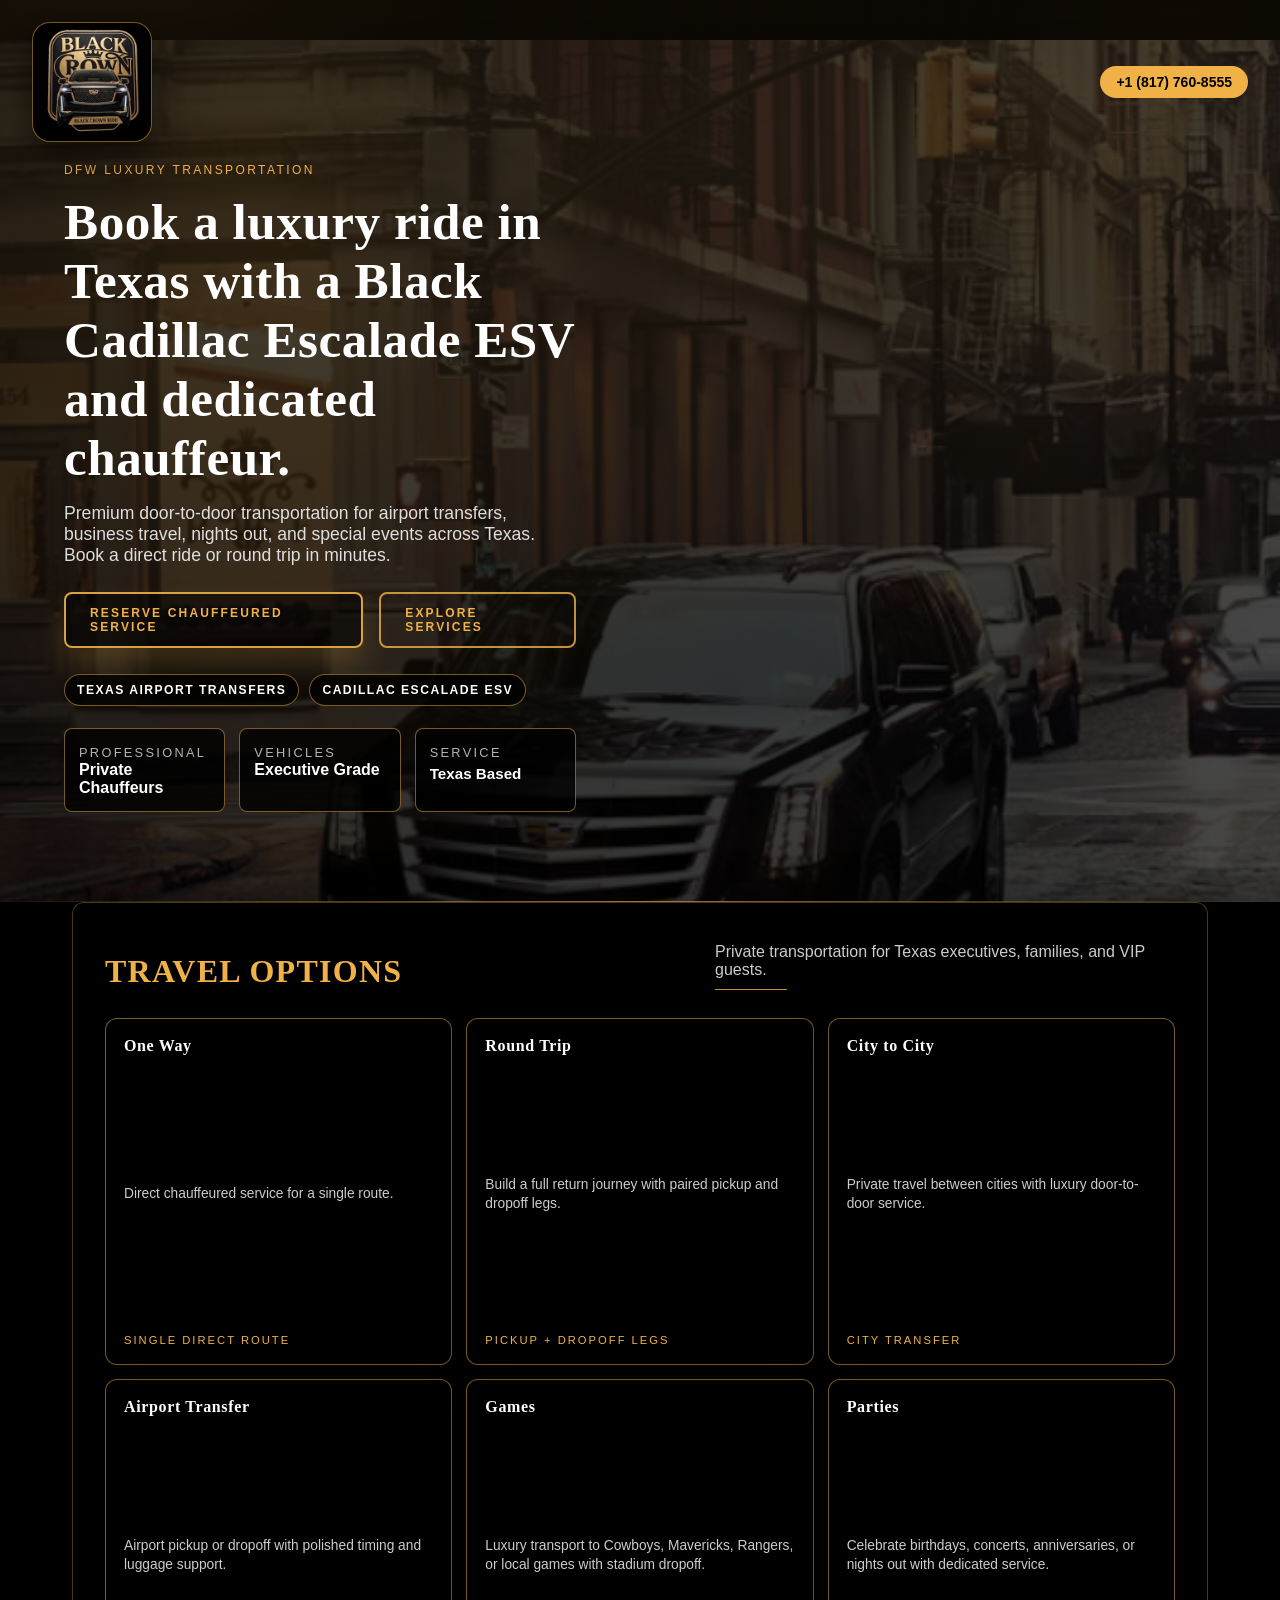
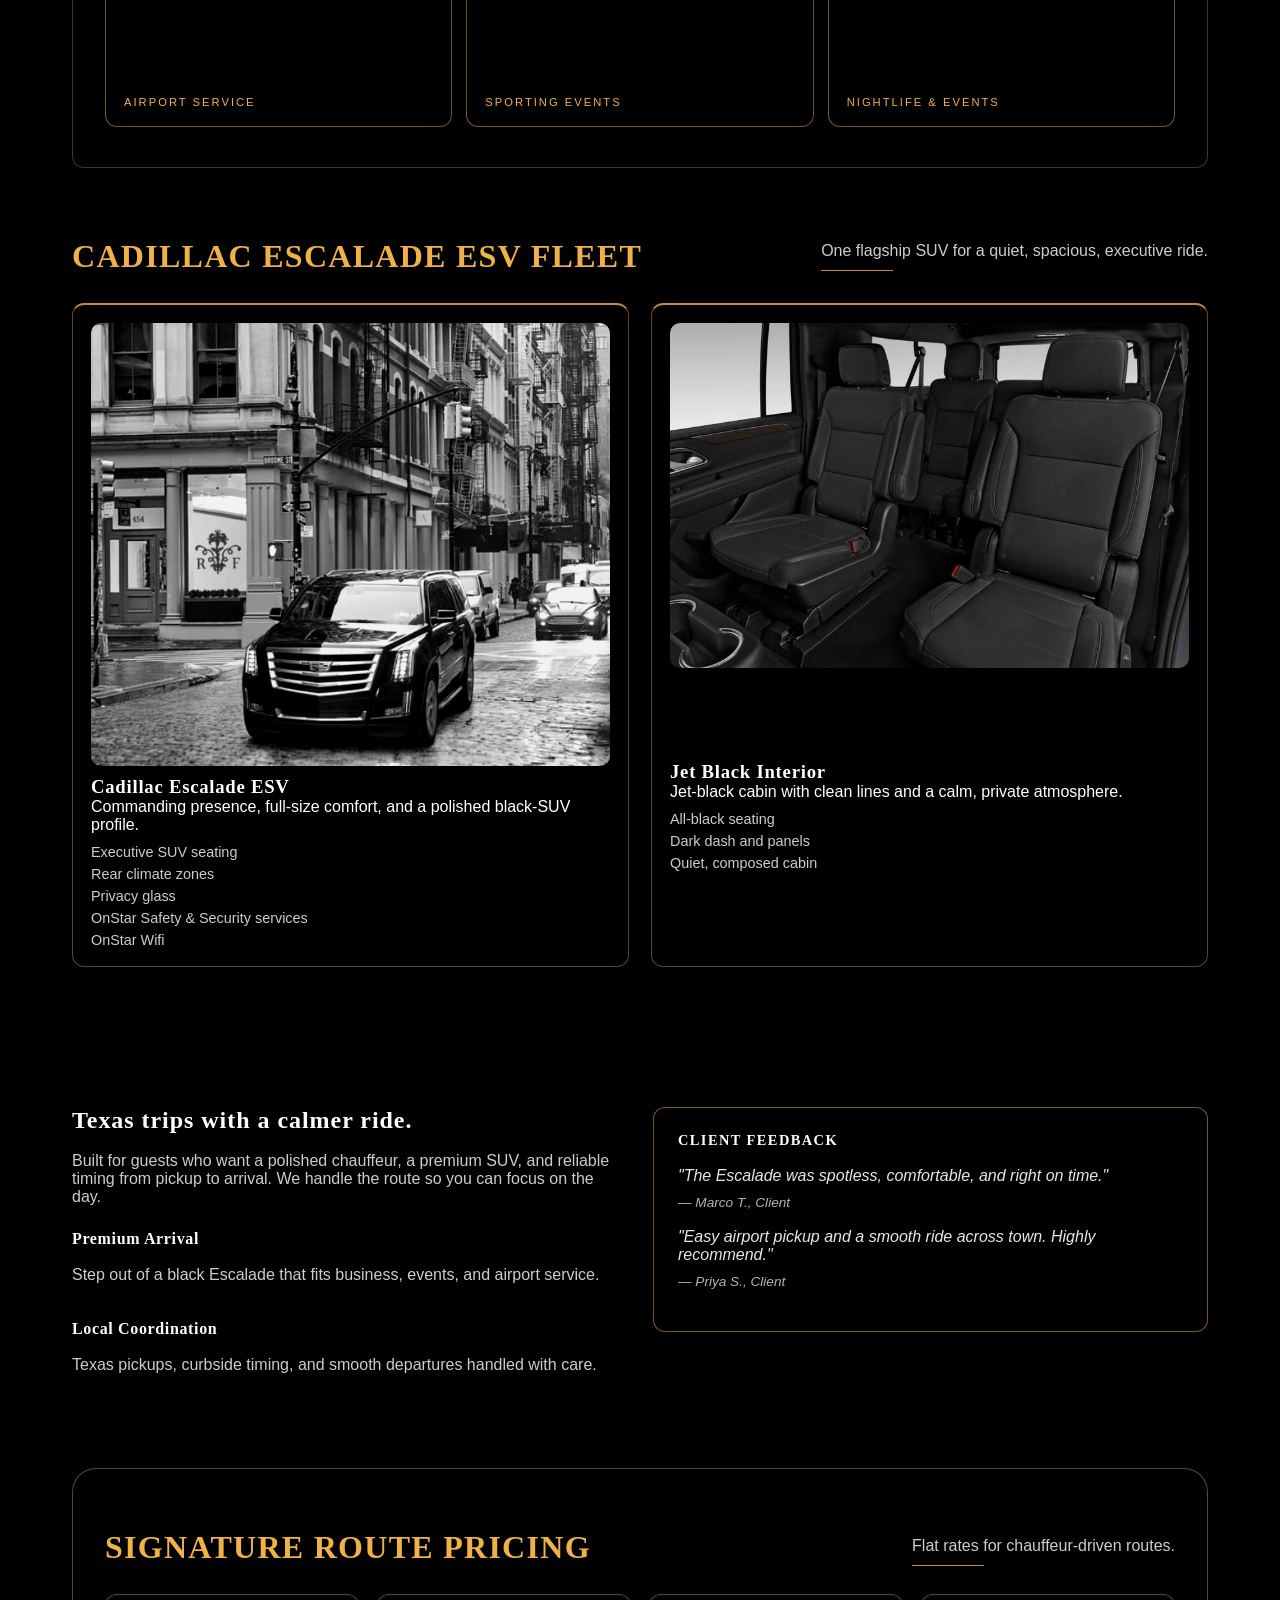
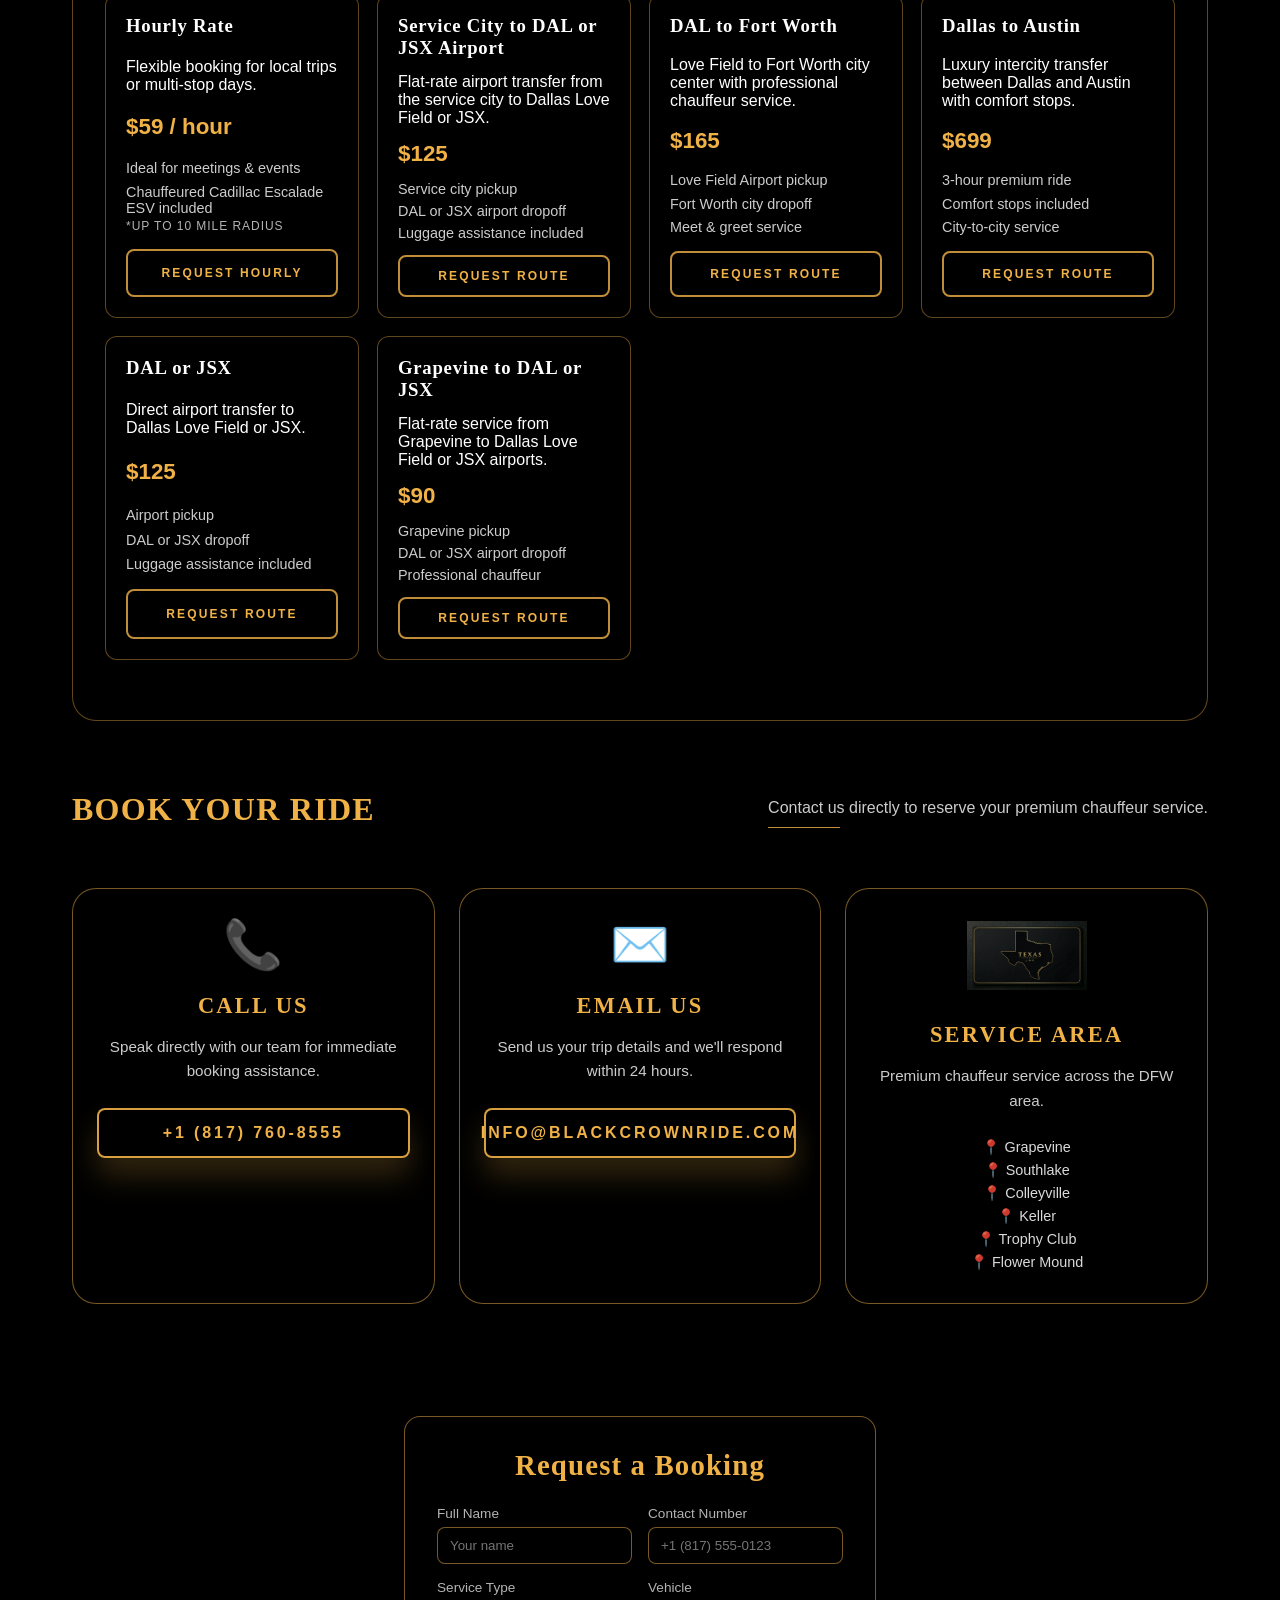
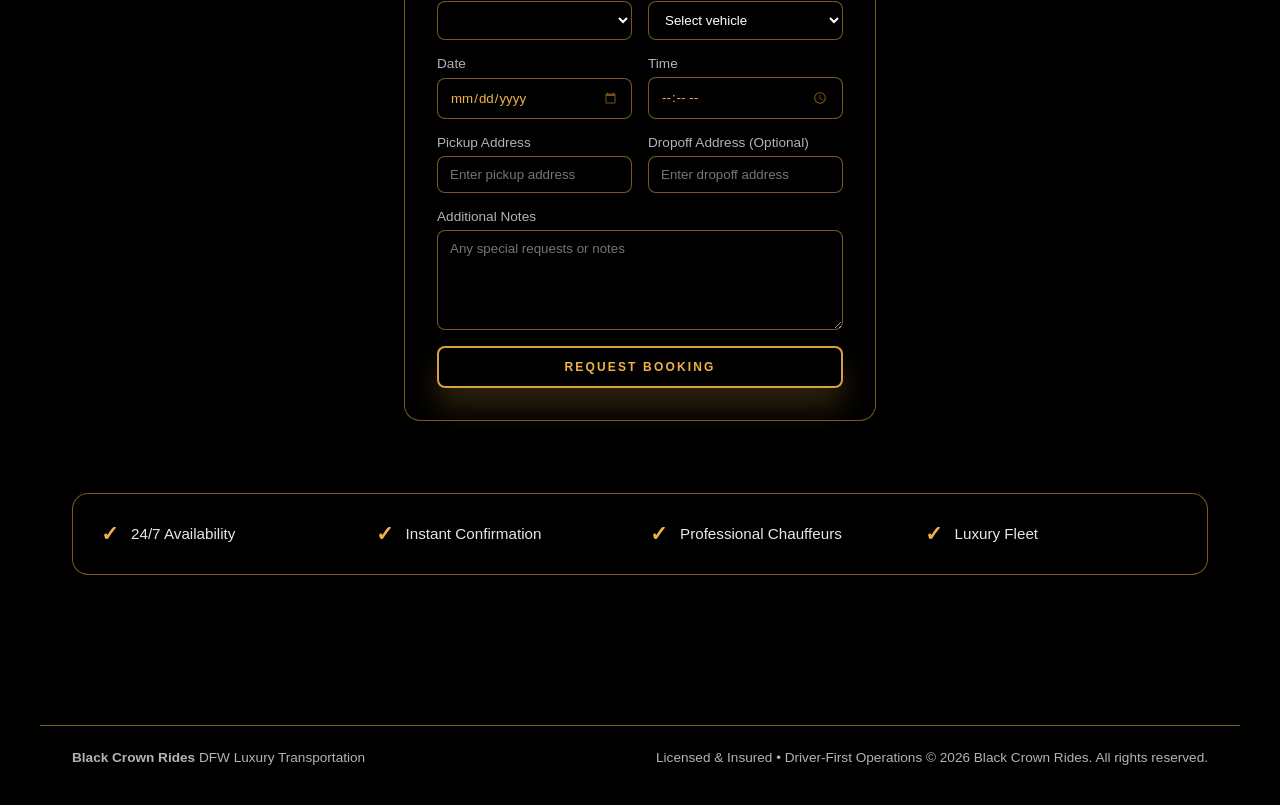
==== mobile.html @ ced47673 "Add files via upload" ====
<!doctype html>
<html lang="en">
<head>
  <meta charset="utf-8" />
  <meta name="viewport" content="width=device-width, initial-scale=1" />
  <title>Black Crown Rides | DFW Luxury Transportation</title>
  <meta name="description" content="Black Crown Rides offers premium DFW luxury transportation. Book a private Cadillac Escalade ESV with a dedicated chauffeur for airport transfers and executive travel." />
  <link rel="icon" href="favicon.ico" sizes="any" />
  <link rel="apple-touch-icon" href="apple-touch-icon.png" />
  <link rel="manifest" href="site.webmanifest" />
  <link rel="stylesheet" href="mobile.css" />
  <script src="config.js"></script>
  <script>
    (function () {
      const isMobile =
        (navigator.userAgentData && navigator.userAgentData.mobile) ||
        /Mobi|Android|iPhone|iPad|iPod|BlackBerry|IEMobile|Opera Mini/i.test(
          navigator.userAgent
        );
      const isSmall = window.matchMedia('(max-width: 900px)').matches;
      if (!isMobile && !isSmall) {
        window.location.replace('index.html' + window.location.hash);
      }
    })();
  </script>
</head>
<body>
  <header class="brand-header" aria-label="Black Crown Rides">
    <a class="brand-mark" href="#book">
      <img src="assets/logo.png" alt="Black Crown Rides" class="brand-logo" />
    </a>
    <a class="phone-button" href="tel:+18177608555">+1 (817) 760-8555</a>
  </header>

  <main>
    <section class="hero">
      <span class="eyebrow">DFW Luxury Transportation</span>
      <h1>Book a luxury ride in Texas with a Black Cadillac Escalade ESV and dedicated chauffeur.</h1>
      <p>
        Premium door-to-door rides with professional chauffeurs and a black Escalade.
        Reserve one-way or round-trip service in minutes.
      </p>
      <a class="primary-btn" href="#book">Reserve Service</a>
      <div class="hero-pills">
        <span class="hero-pill">Cadillac Escalade ESV</span>
        <span class="hero-pill">DFW Airport Transfers</span>
      </div>
      <img src="assets/cadillac-escalade-esv.png" alt="Black Cadillac Escalade ESV" />
    </section>

    <section class="services">
      <h2>Travel Options</h2>
      <div class="card">
        <h3>One Way</h3>
        <p>Direct chauffeured service for a single route.</p>
      </div>
      <div class="card">
        <h3>Round Trip</h3>
        <p>Set pickup and dropoff legs for the full return journey.</p>
      </div>
      <div class="card">
        <h3>City to City</h3>
        <p>Private travel between cities with luxury door-to-door service.</p>
      </div>
      <div class="card">
        <h3>Airport Transfer</h3>
        <p>Airport pickup or dropoff with luggage support.</p>
      </div>
      <div class="card">
        <h3>Games</h3>
        <p>Luxury transport to stadium games with hassle-free dropoff.</p>
      </div>
      <div class="card">
        <h3>Parties</h3>
        <p>Safe, premium transport for concerts, nightlife, and events.</p>
      </div>
    </section>

    <section class="pricing">
      <h2>Signature Flat Rates</h2>
      <div class="card">
        <h3>Hourly Rate</h3>
        <strong data-price-hourly>$59 / hour</strong>
        <p>Cadillac Escalade ESV with professional Texas chauffeur.</p>
        <small>*Up to 10 mile radius</small>
      </div>
      <div id="mobile-route-list" class="mobile-route-list"></div>
    </section>

    <section id="book" class="booking">
      <h2>Reserve Chauffeured Service</h2>
      <form class="booking-form" id="simple-booking-form">
        <div class="mode-toggle">
          <button class="toggle active" type="button" data-booking-type="hourly">Hourly</button>
          <button class="toggle" type="button" data-booking-type="route">Set Route</button>
        </div>
        
        <label>
          Full Name
          <input type="text" name="fullName" placeholder="Your name" required />
        </label>
        
        <label>
          Contact Number
          <input type="tel" name="contactNumber" placeholder="+1 (817) 555-0123" required />
        </label>
        
        <label>
          Date
          <input type="date" name="serviceDate" required />
        </label>
        
        <label>
          Time
          <input type="time" name="serviceTime" required />
        </label>
        
        <label>
          Service Type
          <select name="serviceType" required>
            <option value="">Select service type</option>
            <option value="Hourly">Hourly Service</option>
            <option value="Airport Transfer">Airport Transfer</option>
            <option value="City Transfer">City Transfer</option>
            <option value="One Way">One Way</option>
            <option value="Round Trip">Round Trip</option>
          </select>
        </label>
        
        <label>
          Vehicle
          <select name="vehicle" required>
            <option value="">Select vehicle</option>
            <option value="Cadillac Escalade ESV">Cadillac Escalade ESV</option>
            <option value="Chevy Suburban">Chevy Suburban</option>
          </select>
        </label>
        
        <div id="hourly-fields">
          <label>
            Pickup Address
            <input type="text" name="pickupAddress" placeholder="Enter pickup address" />
          </label>
          <label>
            Estimated Hours
            <input type="number" name="estimatedHours" min="1" placeholder="Number of hours" />
          </label>
        </div>
        
        <div id="route-fields" style="display: none;">
          <label>
            Route
            <select name="selectedRoute">
              <option value="">Select route</option>
              <option value="Service City to DAL or JSX Airport - $125">Service City to DAL or JSX Airport - $125</option>
              <option value="DAL to Fort Worth - $165">DAL to Fort Worth - $165</option>
              <option value="Dallas to Austin - $699">Dallas to Austin - $699</option>
            </select>
          </label>
        </div>
        
        <label>
          Additional Notes
          <textarea name="notes" placeholder="Any special requests or notes" rows="3"></textarea>
        </label>
        
        <button class="primary-btn" type="submit">Request Booking</button>
      </form>
      <div class="contact">
        <strong>+1 (817) 760-8555</strong>
        <a href="mailto:info@blackcrownride.com">info@blackcrownride.com</a>
      </div>
      <div class="contact" style="margin-top: 16px; text-align: left;">
        <strong style="display: block; margin-bottom: 8px;">Service Areas</strong>
        <span style="font-size: 0.85rem; color: rgba(255,255,255,0.8); line-height: 1.8;">Grapevine · Southlake · Colleyville · Keller · Trophy Club · Flower Mound</span>
      </div>
    </section>
  </main>

  <footer class="mobile-footer">
    <span>© 2026 Black Crown Rides. All rights reserved.</span>
    <a href="index.html?desktop=1">View desktop site</a>
  </footer>

  <script src="script.js"></script>
</body>
</html>
---- mobile.css ----
:root {
  --gold: #f0b247;
  --black: #000000;
  --mist: #ffffff;
  --line: rgba(240, 178, 71, 0.5);
  --page-bg: #000000;
}

html {
  color-scheme: dark;
  width: 100%;
  max-width: 100%;
  overflow-x: clip;
}

* {
  box-sizing: border-box;
  margin: 0;
  padding: 0;
}

body {
  font-family: "Avenir Next", "Helvetica Neue", Arial, sans-serif;
  background: var(--page-bg);
  color: var(--mist);
  line-height: 1.5;
  width: 100%;
  max-width: 100%;
  overflow-x: hidden;
}

img,
svg,
video,
canvas,
iframe {
  max-width: 100%;
}

a {
  color: inherit;
  text-decoration: none;
}

.app-promo-header {
  background: #000000;
  border-bottom: 1px solid rgba(240, 178, 71, 0.5);
}

.app-promo-inner {
  padding: 20px 18px 22px;
  display: grid;
  gap: 14px;
}

.app-brand {
  display: flex;
  align-items: center;
  gap: 16px;
}

.app-brand-logo {
  width: 52px;
  height: 52px;
  border-radius: 15px;
  object-fit: contain;
  padding: 6px;
  background: #000000;
  border: 1px solid rgba(240, 178, 71, 0.5);
  box-shadow: 0 0 0 1px rgba(240, 178, 71, 0.2), 0 14px 34px rgba(0, 0, 0, 0.8);
}

.app-brand-copy strong {
  display: block;
  color: #ffffff;
  font-size: 1.2rem;
  line-height: 1;
  font-weight: 800;
}

.app-brand-copy span {
  display: block;
  margin-top: 8px;
  color: rgba(255, 255, 255, 0.6);
  font-size: 0.62rem;
  letter-spacing: 0.2em;
  text-transform: uppercase;
}

.app-promo-title {
  margin: 0;
  text-align: center;
  color: #ffffff;
  font-size: clamp(1.1rem, 5.8vw, 1.45rem);
  line-height: 1.1;
  font-weight: 800;
}

.store-badges {
  display: grid;
  grid-template-columns: repeat(2, minmax(0, 1fr));
  gap: 10px;
}

.store-badge {
  min-height: 50px;
  border-radius: 15px;
  border: 1px solid rgba(240, 178, 71, 0.5);
  background: #000000;
  color: #fff;
  display: flex;
  align-items: center;
  gap: 10px;
  padding: 0 12px;
  box-shadow: inset 0 0 0 1px rgba(240, 178, 71, 0.2);
  min-width: 0;
}

.store-badge small,
.store-badge strong {
  display: block;
  line-height: 1;
  min-width: 0;
}

.store-badge small {
  margin-bottom: 5px;
  color: rgba(255, 255, 255, 0.8);
  font-size: 0.5rem;
  letter-spacing: 0.12em;
  text-transform: uppercase;
}

.store-badge strong {
  font-size: clamp(0.96rem, 4.6vw, 1.18rem);
  font-weight: 800;
  overflow-wrap: anywhere;
}

.store-icon-img {
  width: 24px;
  height: 24px;
  flex: 0 0 auto;
  object-fit: contain;
}

.mobile-header {
  display: grid;
  gap: 12px;
  padding: 16px;
  border-bottom: 1px solid var(--line);
}

.brand {
  display: grid;
  grid-template-columns: 56px 1fr;
  gap: 12px;
  align-items: center;
  min-width: 0;
}

.brand img {
  width: 56px;
  height: 56px;
  border-radius: 16px;
  object-fit: contain;
  background: #000000;
  padding: 5px;
  border: 1px solid rgba(240, 178, 71, 0.5);
}

.brand strong {
  text-transform: uppercase;
  letter-spacing: 0.18em;
  overflow-wrap: anywhere;
}

.brand small {
  display: block;
  font-size: 0.65rem;
  letter-spacing: 0.16em;
  text-transform: uppercase;
  color: rgba(255, 255, 255, 0.7);
  overflow-wrap: anywhere;
}

.call-btn {
  display: inline-flex;
  justify-content: center;
  padding: 10px 16px;
  border: 1px solid rgba(240, 178, 71, 0.8);
  border-radius: 999px;
  color: var(--gold);
  text-transform: uppercase;
  letter-spacing: 0.16em;
  font-size: 0.7rem;
  max-width: 100%;
  text-align: center;
  overflow-wrap: anywhere;
}

.mobile-actions {
  display: grid;
  gap: 10px;
}

.call-btn.secondary {
  background: rgba(240, 178, 71, 0.15);
}

.brand-header {
  position: absolute;
  top: 12px;
  left: 16px;
  right: 16px;
  z-index: 10;
  display: flex;
  justify-content: space-between;
  align-items: center;
  pointer-events: none;
}

.brand-mark {
  display: inline-flex;
  align-items: center;
  justify-content: center;
  width: min(96px, 30vw);
  aspect-ratio: 1;
  border-radius: 14px;
  pointer-events: auto;
}

.brand-mark img {
  width: 100%;
  height: 100%;
  object-fit: contain;
  display: block;
}

.phone-button {
  pointer-events: auto;
  padding: 6px 12px;
  background-color: var(--sage);
  color: var(--charcoal);
  text-decoration: none;
  border-radius: var(--radius-md);
  font-weight: 600;
  font-size: 12px;
  transition: all 0.3s ease;
  white-space: nowrap;
}

.phone-button:hover {
  background-color: var(--olive);
  transform: scale(1.05);
}

main {
  padding: 124px 16px 60px;
  min-width: 0;
}

.hero {
  display: grid;
  gap: 16px;
}

.hero-pills { display:flex; gap:10px; flex-wrap:wrap; }

.hero-pill { display:inline-flex; align-items:center; padding:8px 12px; border-radius:999px; border:1px solid rgba(240,178,71,0.5); background: rgba(0,0,0,0.8); color: var(--mist); font-size: 0.72rem; font-weight: 600; letter-spacing: 0.12em; text-transform: uppercase; }

.hero img {
  width: 100%;
  border-radius: 14px;
  overflow: hidden;
  border: 1px solid rgba(240, 178, 71, 0.5);
}

.eyebrow {
  text-transform: uppercase;
  letter-spacing: 0.18em;
  font-size: 0.65rem;
  color: var(--gold);
}

h1 {
  font-family: "Times New Roman", "Georgia", serif;
  font-size: 2rem;
}

.primary-btn {
  display: inline-flex;
  justify-content: center;
  padding: 12px 18px;
  background: rgba(0, 0, 0, 0.5);
  color: var(--gold);
  border: 2px solid rgba(240, 178, 71, 0.9);
  border-radius: 999px;
  text-transform: uppercase;
  letter-spacing: 0.18em;
  font-size: 0.7rem;
  font-weight: 600;
  max-width: 100%;
  text-align: center;
  overflow-wrap: anywhere;
}

.mobile-route-list {
  display: grid;
  gap: 14px;
}

section {
  margin-top: 36px;
}

.services {
  display: grid;
  grid-template-columns: repeat(2, minmax(0, 1fr));
  gap: 12px;
}

.services h2 {
  grid-column: 1 / -1;
}

h2 {
  text-transform: uppercase;
  letter-spacing: 0.16em;
  font-size: 1.1rem;
  color: var(--gold);
  margin-bottom: 12px;
}

.card {
  background: rgba(0, 0, 0, 0.95);
  border: 1px solid rgba(240, 178, 71, 0.5);
  border-radius: 12px;
  overflow: hidden;
  padding: 16px;
  margin-bottom: 12px;
}

.services .card {
  display: flex;
  flex-direction: column;
  justify-content: space-between;
  aspect-ratio: 1 / 1;
  margin-bottom: 0;
}

.services .card h3 {
  font-size: 1rem;
  line-height: 1.15;
}

.services .card p {
  font-size: 0.84rem;
  line-height: 1.35;
}

.card strong {
  display: block;
  color: var(--gold);
  margin: 6px 0;
}

.pricing-card-promo {
  width: 100%;
  height: auto;
  object-fit: contain;
  border-radius: 10px;
  border: 1px solid rgba(240, 178, 71, 0.5);
  background: rgba(0, 0, 0, 0.6);
  margin-top: 10px;

.mobile-route-list .card {
  display: grid;
  gap: 10px;
  padding: 16px;
}

.mobile-route-list .card h3 {
  font-size: 1rem;
  line-height: 1.2;
  margin: 0;
  color: var(--mist);
}

.mobile-route-list .card p {
  font-size: 0.85rem;
  line-height: 1.4;
  color: rgba(255, 255, 255, 0.85);
  margin: 0;
}

.mobile-route-list .card .price {
  display: block;
  color: var(--gold);
  font-size: 1.3rem;
  font-weight: 700;
  margin: 4px 0;
}

.mobile-route-list .card ul {
  list-style: none;
  display: grid;
  gap: 6px;
  padding: 0;
  margin: 8px 0;
  font-size: 0.85rem;
  color: rgba(255, 255, 255, 0.8);
}

.mobile-route-list .card ul li {
  padding-left: 0;
}

.mobile-route-list .card ul li:before {
  content: "• ";
  color: var(--gold);
  font-weight: bold;
  margin-right: 6px;
}

.mobile-route-list .card .secondary-btn {
  display: inline-flex;
  justify-content: center;
  padding: 10px 16px;
  border: 1px solid rgba(240, 178, 71, 0.8);
  border-radius: 8px;
  color: var(--gold);
  text-transform: uppercase;
  letter-spacing: 0.16em;
  font-size: 0.7rem;
  background: transparent;
  text-align: center;
  font-weight: 600;
  margin-top: 6px;
}
}

.booking-form {
  display: grid;
  gap: 12px;
  background: rgba(0, 0, 0, 0.95);
  border: 1px solid rgba(240, 178, 71, 0.5);
  border-radius: 12px;
  overflow: hidden;
  padding: 16px;
  min-width: 0;
}

.flash-sale-banner {
  width: 100%;
  border-radius: 12px;
  padding: 12px 14px;
  background: #fff;
  color: #d31313;
  text-align: center;
  font-weight: 900;
  letter-spacing: 0.12em;
  text-transform: uppercase;
  border: 1px solid rgba(211, 19, 19, 0.35);
}

.flash-sale-banner strong {
  font-weight: 1000;
}

.location-stack {
  display: grid;
  gap: 12px;
}

.add-stop {
  justify-self: end;
  background: transparent;
  border: none;
  color: var(--gold);
  text-transform: uppercase;
  letter-spacing: 0.16em;
  font-size: 0.7rem;
  cursor: pointer;
}

.booking-form label {
  display: grid;
  gap: 6px;
  font-size: 0.85rem;
  color: rgba(255, 255, 255, 0.8);
}

.luggage-note {
  margin: -2px 0 0;
  color: rgba(255, 255, 255, 0.7);
  font-size: 0.78rem;
  font-weight: 700;
  line-height: 1.45;
}

.addon-field {
  display: grid;
  gap: 12px;
  margin: 0;
  padding: 14px;
  border: 1px solid rgba(240, 178, 71, 0.5);
  border-radius: 16px;
  background: rgba(0, 0, 0, 0.7);
}

.addon-field legend {
  display: flex;
  align-items: center;
  justify-content: space-between;
  width: 100%;
  padding: 0;
  color: var(--mist);
  font-size: 1rem;
  font-weight: 800;
}

.addon-field legend strong {
  color: var(--gold);
  font-size: 0.9rem;
}

.addon-row {
  display: grid;
  grid-template-columns: minmax(0, 1fr) 76px;
  align-items: center;
  gap: 12px;
  padding-top: 10px;
  border-top: 1px solid rgba(240, 178, 71, 0.4);
}

.addon-row:first-of-type {
  border-top: 0;
  padding-top: 0;
}

.addon-row span {
  display: grid;
  gap: 3px;
}

.addon-row span strong {
  color: var(--mist);
  font-size: 0.92rem;
}

.addon-row span small {
  color: rgba(255, 255, 255, 0.7);
  font-size: 0.76rem;
  font-weight: 700;
}

.addon-row input {
  width: 100%;
  text-align: center;
}

.child-seat-toggle {
  display: grid;
  grid-template-columns: repeat(2, minmax(0, 1fr));
  gap: 8px;
}

.child-seat-toggle label {
  display: block;
}

.child-seat-toggle input {
  position: absolute;
  opacity: 0;
  pointer-events: none;
}

.child-seat-toggle span {
  display: grid;
  min-height: 44px;
  place-items: center;
  color: var(--mist);
  border: 1px solid rgba(240, 178, 71, 0.5);
  border-radius: 13px;
  background: rgba(0, 0, 0, 0.6);
  font-weight: 900;
}

.child-seat-toggle input:checked + span {
  color: #000000;
  border-color: var(--gold);
  background: var(--gold);
}

.child-seat-counters {
  display: grid;
  gap: 8px;
  margin-top: 8px;
}

.child-seat-counters[hidden] {
  display: none;
}

.mode-toggle {
  display: grid;
  grid-template-columns: repeat(2, minmax(0, 1fr));
  gap: 10px;
  min-width: 0;
}

.toggle {
  padding: 10px 12px;
  border-radius: 999px;
  border: 1px solid rgba(240, 178, 71, 0.5);
  background: rgba(0, 0, 0, 0.5);
  color: var(--gold);
  text-transform: uppercase;
  letter-spacing: 0.14em;
  font-size: 0.68rem;
  font-weight: 700;
  min-width: 0;
  overflow-wrap: anywhere;
}

.toggle.active {
  background: rgba(240, 178, 71, 0.2);
  color: var(--gold);
  border-color: rgba(240, 178, 71, 0.8);
}

.booking-form input[type="date"],
.booking-form input[type="time"] {
  color-scheme: dark;
  color: var(--gold);
}

.booking-form input[type="date"]::-webkit-datetime-edit,
.booking-form input[type="time"]::-webkit-datetime-edit,
.booking-form input[type="date"]::-webkit-datetime-edit-fields-wrapper,
.booking-form input[type="time"]::-webkit-datetime-edit-fields-wrapper,
.booking-form input[type="date"]::-webkit-datetime-edit-text,
.booking-form input[type="time"]::-webkit-datetime-edit-text,
.booking-form input[type="date"]::-webkit-datetime-edit-month-field,
.booking-form input[type="time"]::-webkit-datetime-edit-hour-field,
.booking-form input[type="date"]::-webkit-datetime-edit-day-field,
.booking-form input[type="time"]::-webkit-datetime-edit-minute-field,
.booking-form input[type="date"]::-webkit-datetime-edit-year-field,
.booking-form input[type="time"]::-webkit-datetime-edit-ampm-field {
  color: var(--gold);
}

.booking-form input[type="date"]::-webkit-calendar-picker-indicator,
.booking-form input[type="time"]::-webkit-calendar-picker-indicator {
  filter: invert(73%) sepia(49%) saturate(777%) hue-rotate(357deg) brightness(102%) contrast(88%);
}

.hourly-only {
  display: none;
}

body.booking-hourly .hourly-only {
  display: grid;
}

.estimate-card {
  display: grid;
  grid-template-columns: 1fr;
  gap: 12px;
  padding: 14px 16px;
  border: 1px solid rgba(240, 178, 71, 0.5);
  border-radius: 12px;
  background: rgba(240, 178, 71, 0.1);
  min-width: 0;
}

.estimate-card span {
  display: block;
  color: rgba(255, 255, 255, 0.7);
  font-size: 0.65rem;
  text-transform: uppercase;
  letter-spacing: 0.14em;
  margin-bottom: 4px;
}

.estimate-card strong {
  color: var(--gold);
  font-size: 1rem;
}

.estimate-card .original-total {
  color: var(--gold);
  text-decoration: line-through;
  text-decoration-color: #d31313;
  text-decoration-thickness: 3px;
}

.vehicle-choice {
  display: grid;
  gap: 10px;
}

.vehicle-option {
  display: grid;
  grid-template-columns: minmax(86px, 30%) 1fr;
  align-items: center;
  gap: 10px;
  width: 100%;
  min-height: 104px;
  padding: 10px;
  border: 1px solid rgba(240, 178, 71, 0.5);
  border-radius: 16px;
  background: #000000;
  color: var(--mist);
  text-align: left;
}

.vehicle-option.active {
  border-color: rgba(240, 178, 71, 1);
  background: linear-gradient(135deg, rgba(240, 178, 71, 0.98), rgba(190, 128, 28, 0.96));
  box-shadow: 0 16px 32px rgba(0, 0, 0, 0.5);
  color: #000000;
}

.vehicle-option img {
  width: 100%;
  max-height: 86px;
  object-fit: contain;
}

.vehicle-copy {
  display: grid;
  gap: 4px;
  min-width: 0;
}

.vehicle-copy strong {
  display: flex;
  flex-wrap: wrap;
  gap: 6px;
  font-size: 1rem;
  line-height: 1.1;
}

.vehicle-capacity {
  color: currentColor;
  font-size: 0.72rem;
  font-weight: 900;
}

.vehicle-copy small {
  color: rgba(255, 255, 255, 0.8);
  font-weight: 700;
}

.vehicle-option.active .vehicle-copy small {
  color: rgba(0, 0, 0, 0.8);
}

.vehicle-price {
  grid-column: 1 / -1;
  color: currentColor;
  font-size: 0.86rem;
  font-weight: 900;
}

.vehicle-price.is-promo-struck {
  text-decoration: line-through;
  text-decoration-color: #d31313;
  text-decoration-thickness: 3px;
}

.service-select-card {
  display: grid;
  gap: 8px;
  padding: 14px;
  border: 1px solid rgba(240, 178, 71, 0.5);
  border-radius: 12px;
  background: rgba(240, 178, 71, 0.15);
  color: var(--gold);
  font-size: 0.72rem;
  text-transform: uppercase;
  letter-spacing: 0.14em;
}

.autocomplete-field {
  position: relative;
}

.autocomplete-list {
  position: absolute;
  left: 0;
  right: 0;
  top: 100%;
  margin-top: 6px;
  background: #000000;
  border: 1px solid rgba(240, 178, 71, 0.6);
  border-radius: 10px;
  box-shadow: 0 18px 40px rgba(0, 0, 0, 0.8);
  z-index: 10;
  overflow: hidden;
  display: none;
}

.autocomplete-item {
  width: 100%;
  text-align: left;
  background: transparent;
  border: none;
  padding: 10px 12px;
  color: rgba(255, 255, 255, 0.9);
  font-size: 0.85rem;
  cursor: pointer;
}

.autocomplete-item:hover {
  background: rgba(240, 178, 71, 0.2);
  color: var(--mist);
}

.booking-form input,
.booking-form select,
.service-select-card select {
  background: rgba(0, 0, 0, 0.6);
  border: 1px solid rgba(240, 178, 71, 0.5);
  border-radius: 8px;
  padding: 10px 12px;
  color: var(--mist);
  width: 100%;
  min-width: 0;
}

.promo-code-field {
  display: grid;
  gap: 8px;
}

.promo-code-row {
  display: grid;
  grid-template-columns: minmax(0, 3fr) minmax(82px, 1fr);
  gap: 8px;
}

.promo-code-row button {
  border: 1px solid rgba(240, 178, 71, 0.6);
  border-radius: 8px;
  background: var(--gold);
  color: #000000;
  font-weight: 900;
}

.promo-code-field small {
  color: rgba(255, 255, 255, 0.7);
  font-size: 0.76rem;
}

.promo-code-field.is-applied input,
.promo-code-field.is-applied button {
  background: linear-gradient(135deg, #f7f5f2, #d6d0c0);
  color: #15100a;
}

.promo-code-field.is-applied small {
  color: var(--gold);
}

.gratuity-field {
  display: grid;
  gap: 10px;
  border: 1px solid rgba(240, 178, 71, 0.5);
  border-radius: 12px;
  padding: 12px;
  margin: 0;
}

.gratuity-field legend {
  padding: 0 6px;
  color: rgba(255, 255, 255, 0.7);
  font-size: 0.85rem;
}

.gratuity-options {
  display: grid;
  grid-template-columns: repeat(2, minmax(0, 1fr));
  gap: 8px;
}

.gratuity-options label {
  display: block;
}

.gratuity-options input {
  position: absolute;
  opacity: 0;
  pointer-events: none;
}

.gratuity-options span {
  display: grid;
  place-items: center;
  min-height: 42px;
  border-radius: 999px;
  border: 1px solid rgba(240, 178, 71, 0.5);
  background: rgba(0, 0, 0, 0.6);
  color: var(--mist);
  font-weight: 800;
}

.gratuity-options input:checked + span {
  background: var(--gold);
  color: #000000;
  border-color: var(--gold);
}

.custom-gratuity-input {
  display: none;
}

.gratuity-field.is-custom .custom-gratuity-input {
  display: block;
}

.service-select-card select {
  font-size: 1.05rem;
  font-weight: 700;
  color: var(--gold);
  background: rgba(0, 0, 0, 0.6);

/* Simple booking form styles */
#simple-booking-form {
  display: grid;
  gap: 12px;
  background: rgba(0, 0, 0, 0.95);
  border: 1px solid rgba(240, 178, 71, 0.5);
  border-radius: 12px;
  padding: 16px;
  margin-bottom: 16px;
}

#simple-booking-form label {
  display: grid;
  gap: 6px;
  font-size: 0.85rem;
  color: rgba(255, 255, 255, 0.8);
}

#simple-booking-form input,
#simple-booking-form select,
#simple-booking-form textarea {
  background: rgba(0, 0, 0, 0.6);
  border: 1px solid rgba(240, 178, 71, 0.5);
  border-radius: 8px;
  padding: 10px 12px;
  color: var(--mist);
  width: 100%;
  font-family: inherit;
}

#simple-booking-form textarea {
  resize: vertical;
}

#simple-booking-form select {
  cursor: pointer;
}

#hourly-fields,
#route-fields {
  display: grid;
  gap: 12px;
  padding: 12px;
  border: 1px solid rgba(240, 178, 71, 0.3);
  border-radius: 8px;
  background: rgba(240, 178, 71, 0.05);
}
}

.form-status {
  font-size: 0.85rem;
  color: rgba(255, 255, 255, 0.8);
}

.contact {
  display: grid;
  gap: 6px;
  margin-top: 12px;
}

.contact a {
  color: var(--gold);
}

.mobile-footer {
  padding: 20px 16px 30px;
  border-top: 1px solid var(--line);
  display: grid;
  gap: 8px;
  font-size: 0.8rem;
  color: rgba(255, 255, 255, 0.7);
}

.mobile-footer a {
  color: var(--gold);
}


.roundtrip-stops { display:grid; gap:12px; }
.roundtrip-leg { display:grid; gap:10px; padding:12px; border:1px solid rgba(240,178,71,0.5); border-radius:12px; background: rgba(0,0,0,0.6); }
.roundtrip-leg-grid { display:grid; gap:12px; }
.stop-actions { display:flex; justify-content:space-between; align-items:center; gap:12px; }
.remove-stop { background: transparent; border: 1px solid rgba(240,178,71,0.6); color: var(--gold); border-radius: 999px; padding: 8px 12px; font-size: 0.68rem; letter-spacing: 0.14em; text-transform: uppercase; }

@media (max-width: 380px) {
  .app-promo-inner,
  .mobile-header,
  main,
  .mobile-footer {
    padding-left: 12px;
    padding-right: 12px;
  }

  .store-badge {
    padding: 0 16px;
  }

  .store-badge strong {
    font-size: 1.25rem;
  }

  .estimate-card,
  .mode-toggle {
    grid-template-columns: 1fr;
  }

  .stop-actions {
    flex-direction: column;
    align-items: stretch;
  }
}

/* Gold and Black theme - Black Crown Rides Mobile */
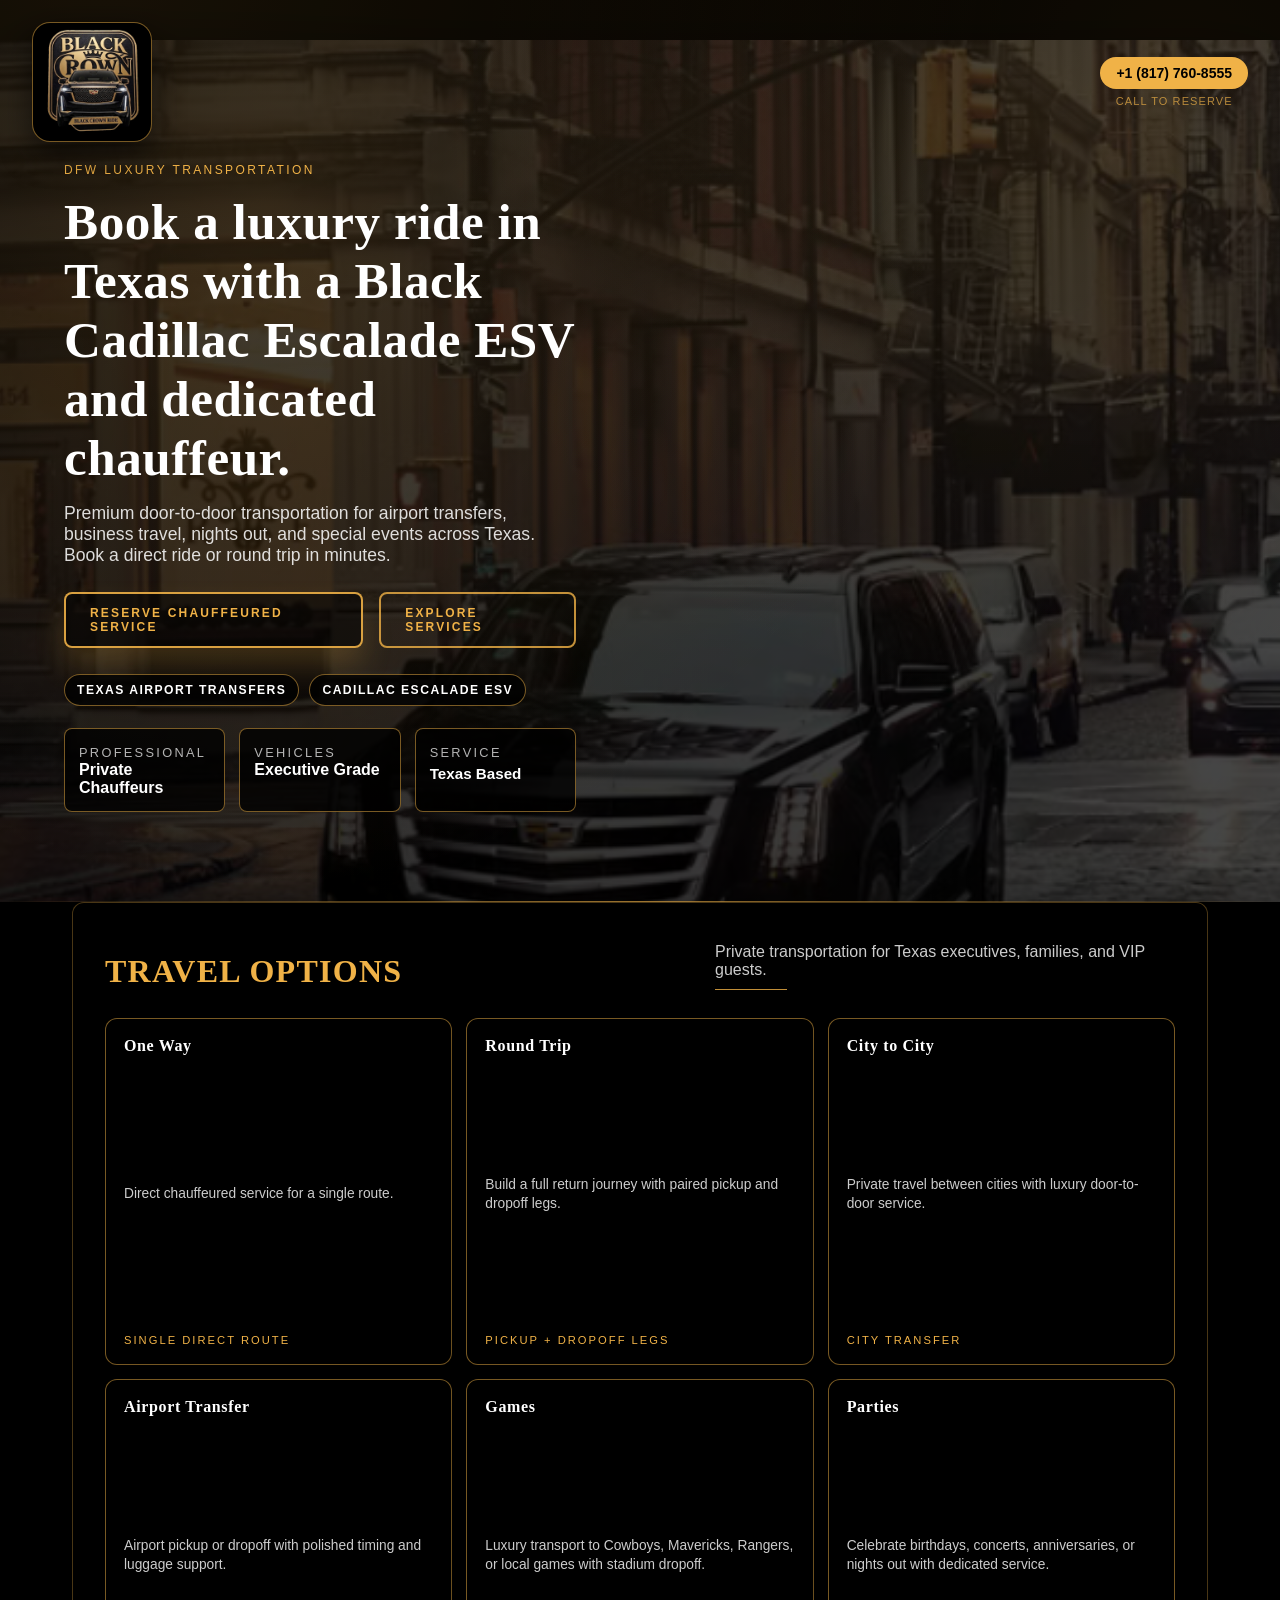
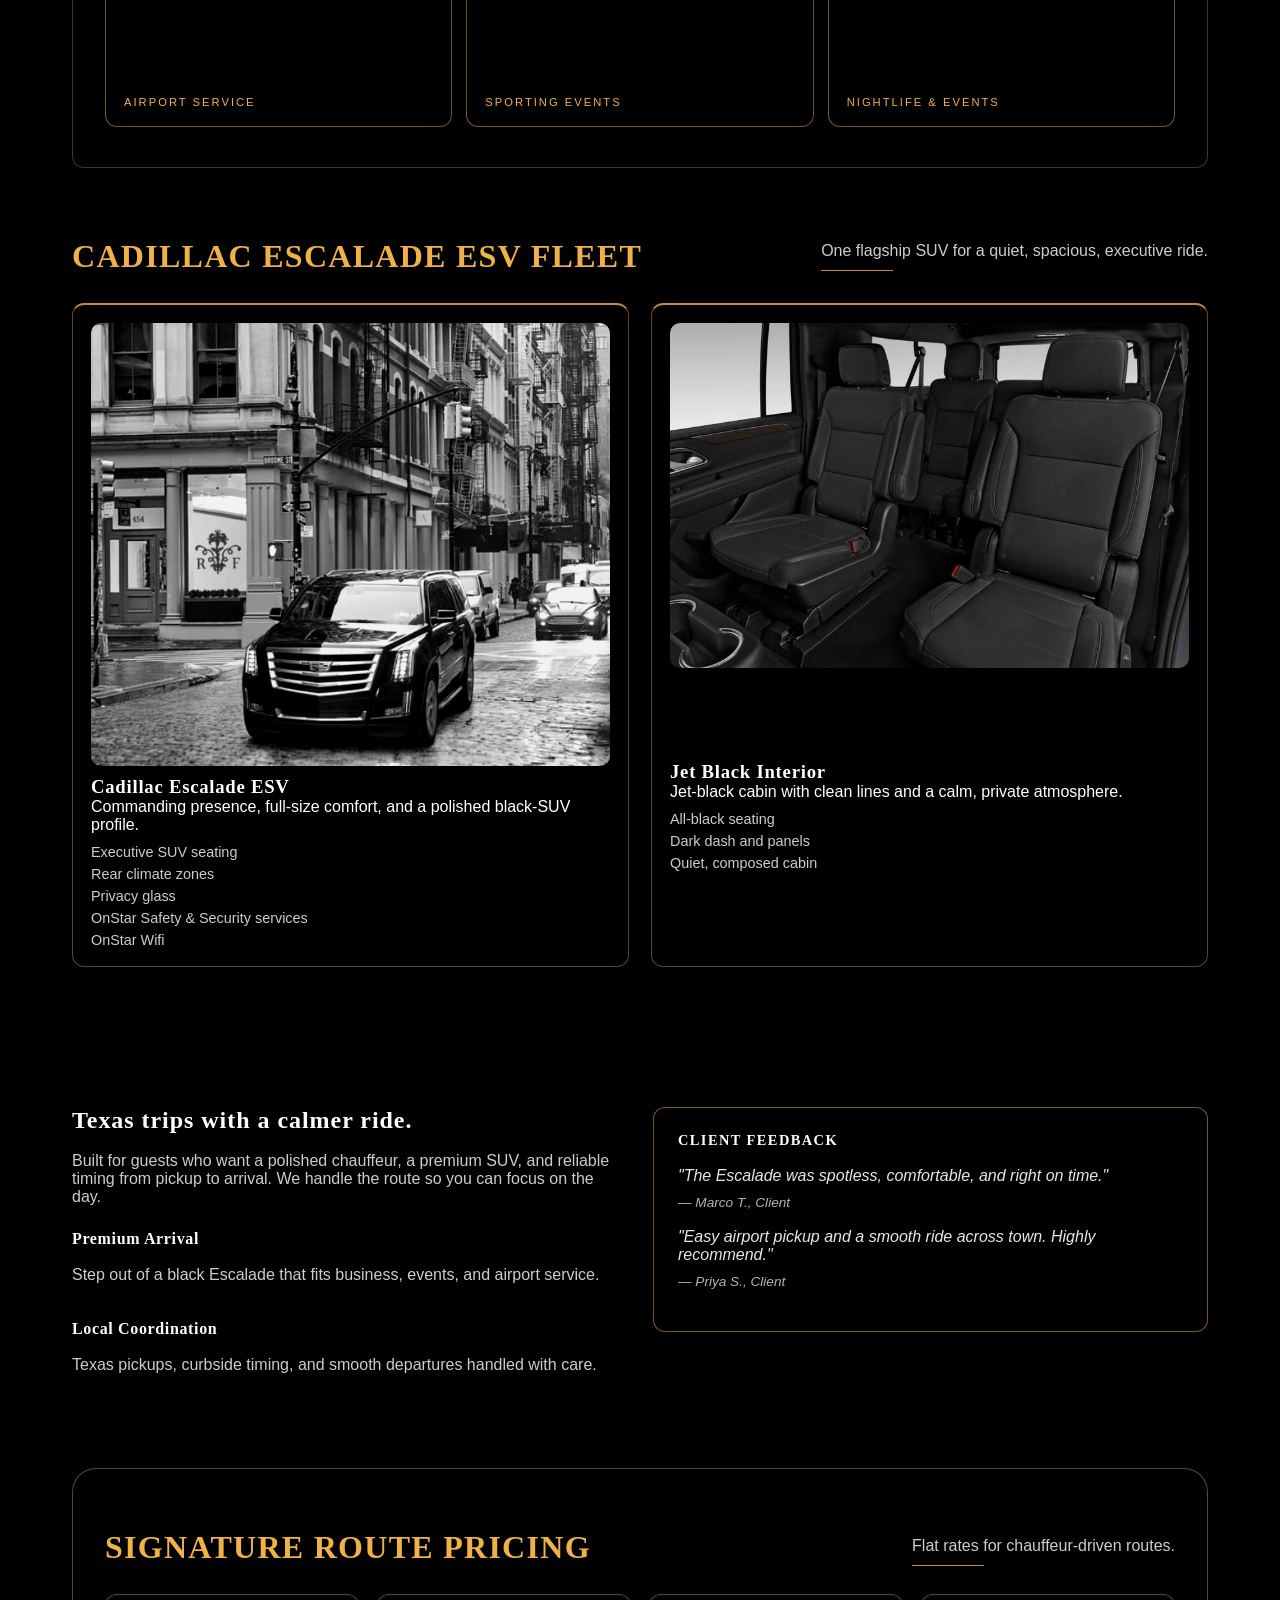
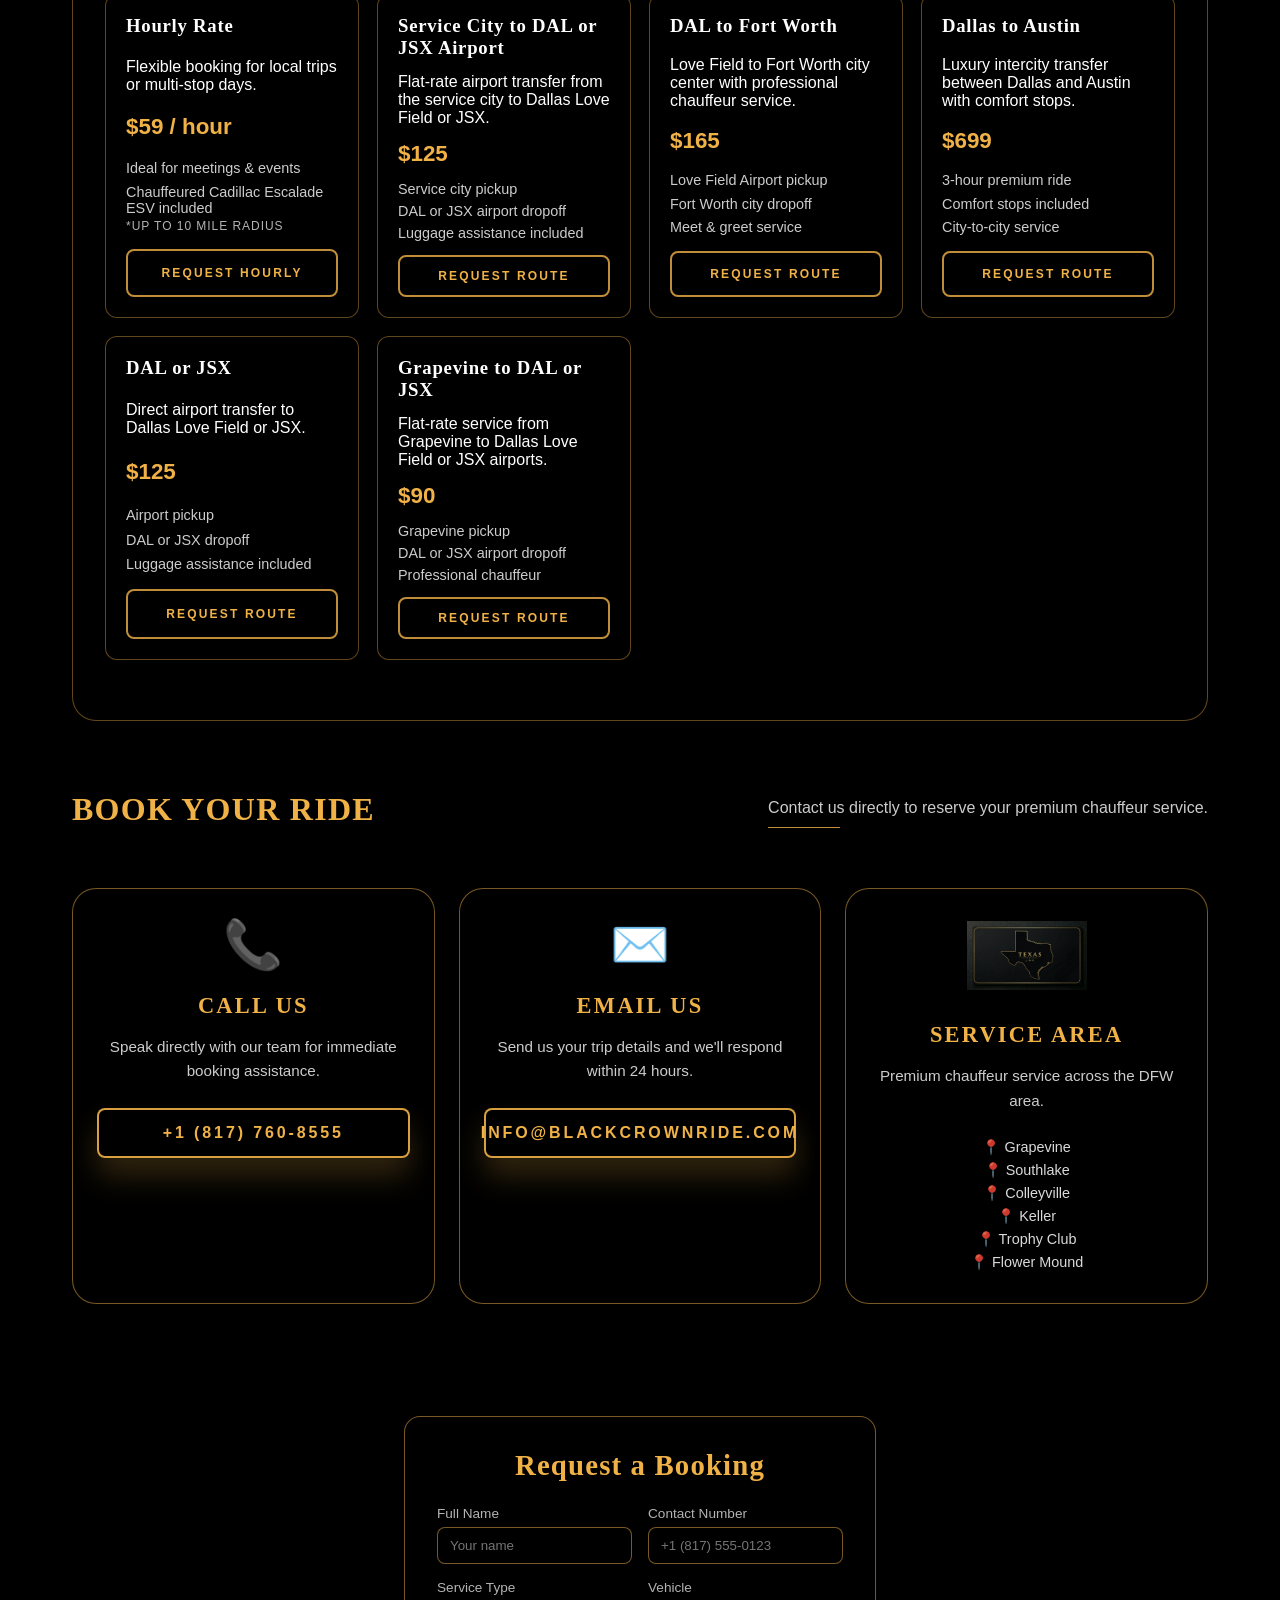
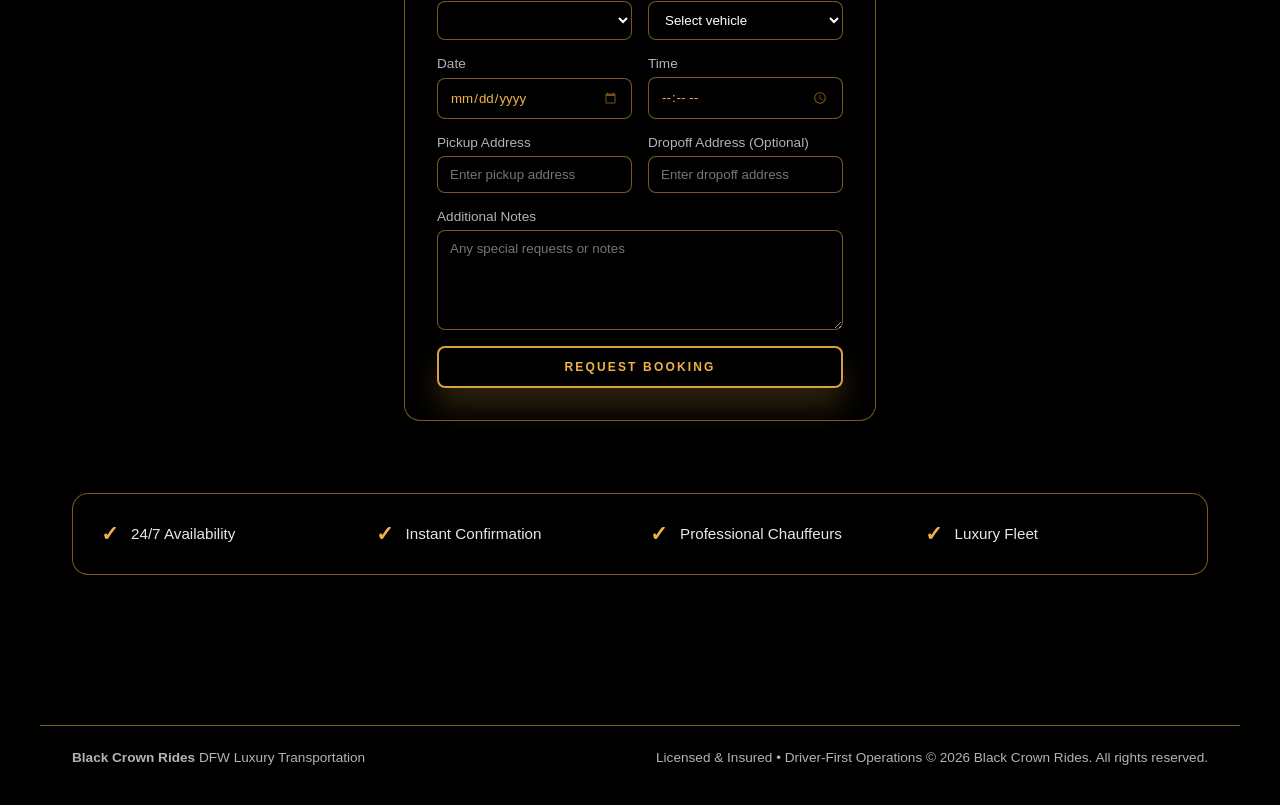
==== commit efbac546: "Add files via upload" ====
--- a/mobile.html
+++ b/mobile.html
@@ -29,7 +29,10 @@
     <a class="brand-mark" href="#book">
       <img src="assets/logo.png" alt="Black Crown Rides" class="brand-logo" />
     </a>
-    <a class="phone-button" href="tel:+18177608555">+1 (817) 760-8555</a>
+    <div class="phone-section">
+      <a class="phone-button" href="tel:+18177608555">+1 (817) 760-8555</a>
+      <span class="call-to-reserve">Call to Reserve</span>
+    </div>
   </header>
 
   <main>
--- a/mobile.css
+++ b/mobile.css
@@ -253,6 +253,22 @@
 .phone-button:hover {
   background-color: var(--olive);
   transform: scale(1.05);
+}
+
+.phone-section {
+  display: flex;
+  flex-direction: column;
+  align-items: center;
+  gap: 4px;
+  pointer-events: auto;
+}
+
+.call-to-reserve {
+  font-size: 9px;
+  color: rgba(240, 178, 71, 0.7);
+  letter-spacing: 0.1em;
+  text-transform: uppercase;
+  font-weight: 500;
 }
 
 main {
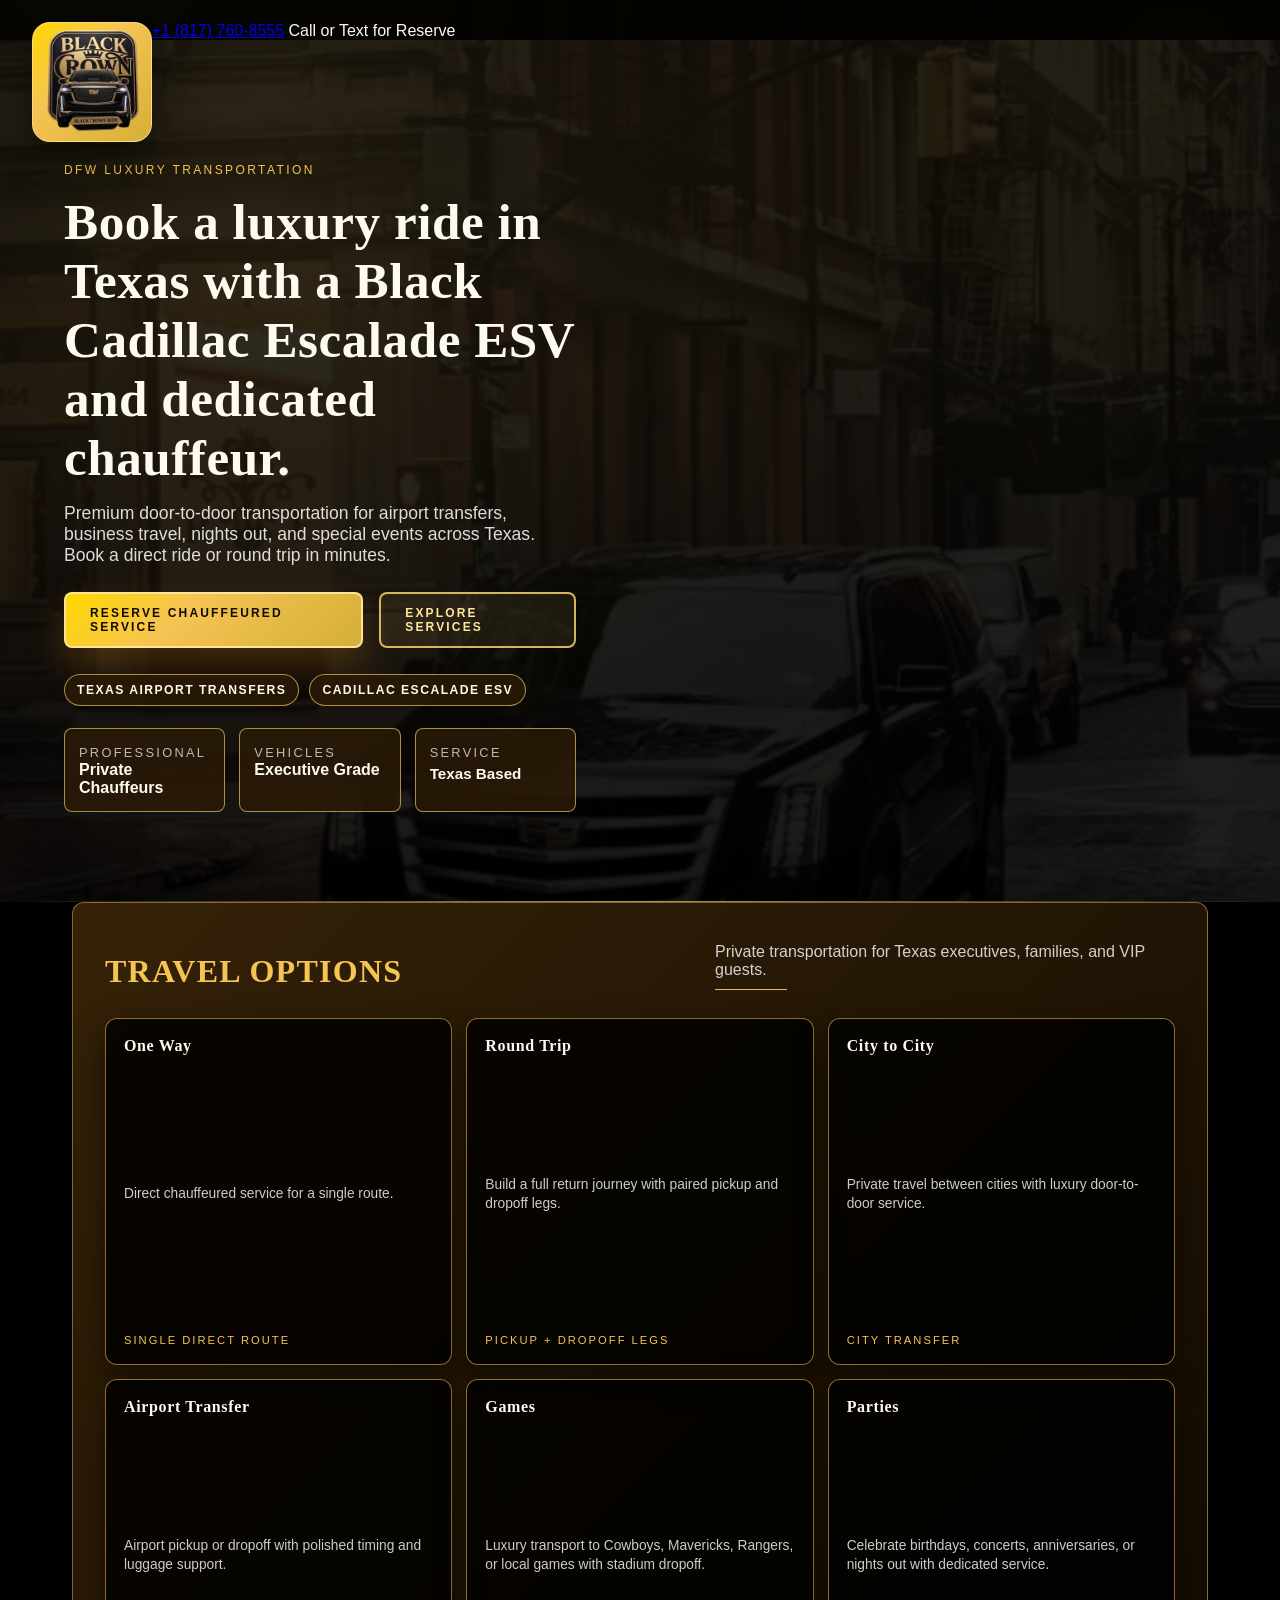
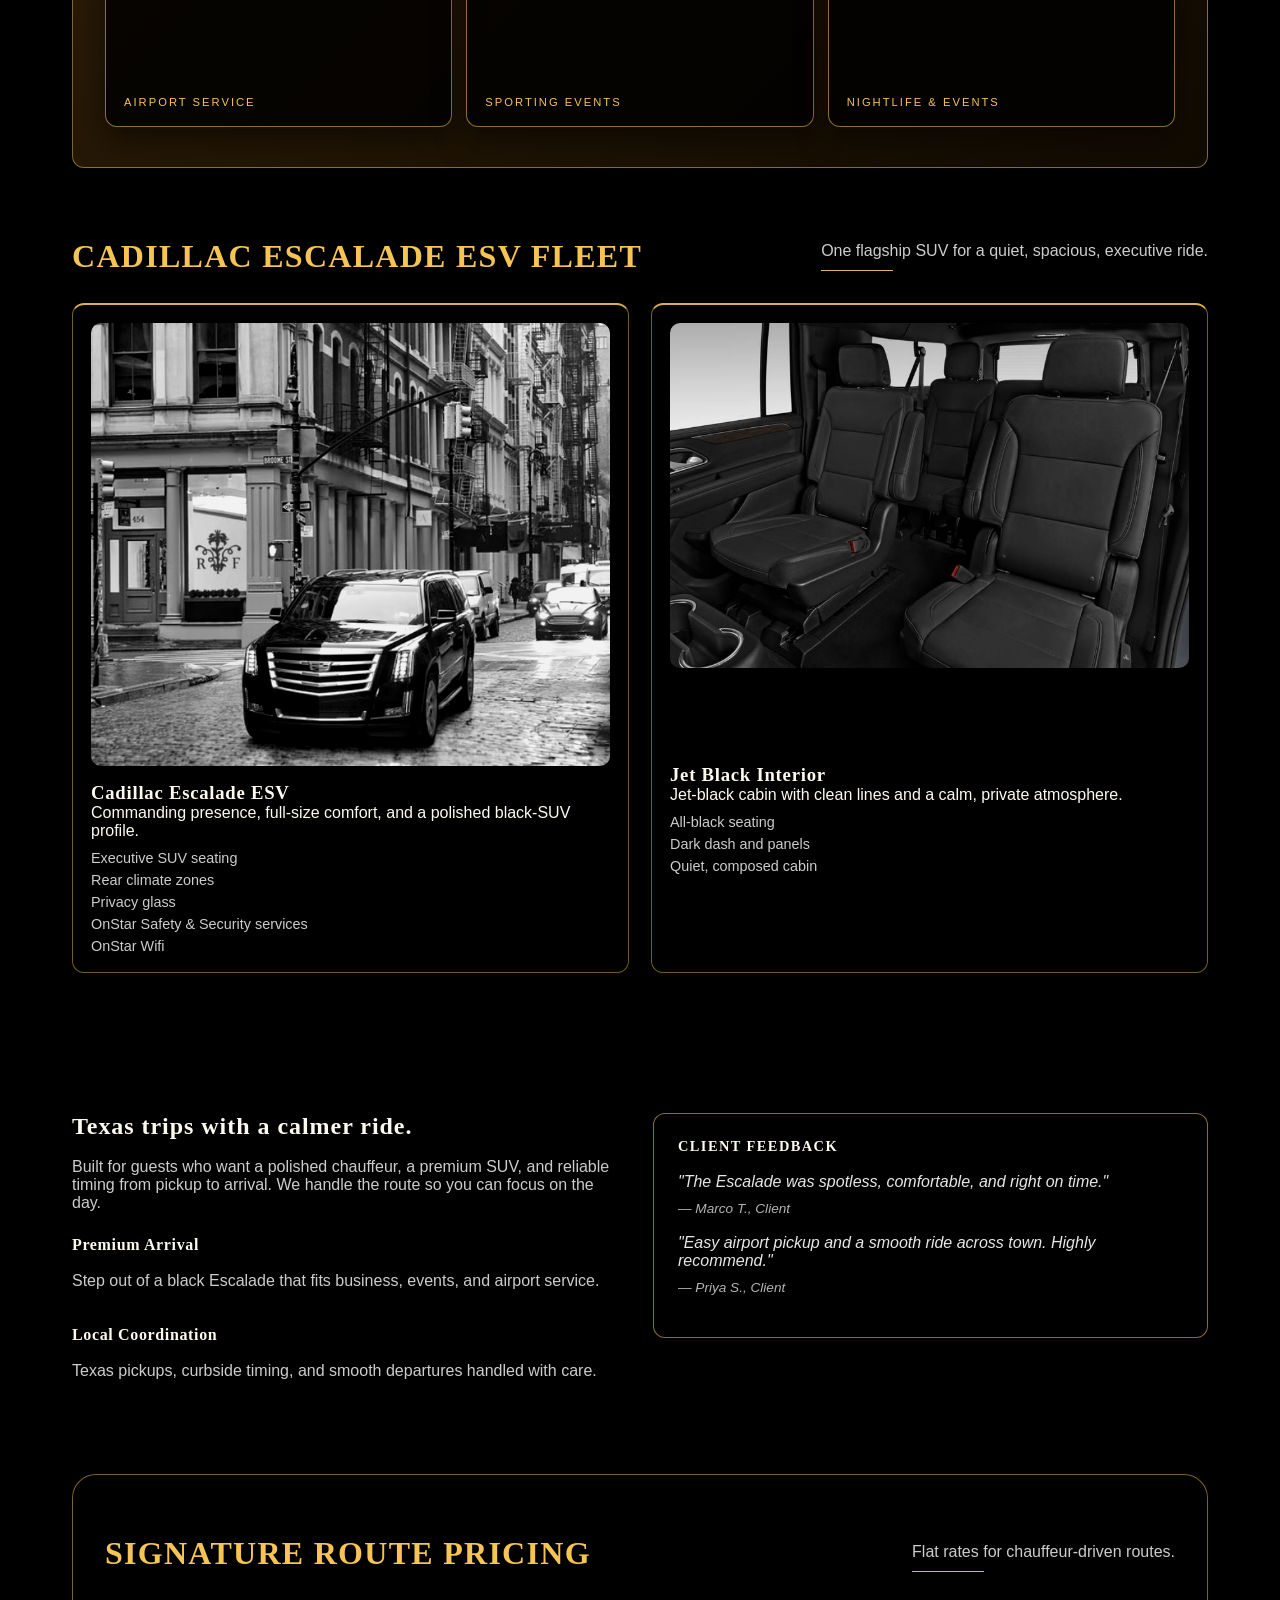
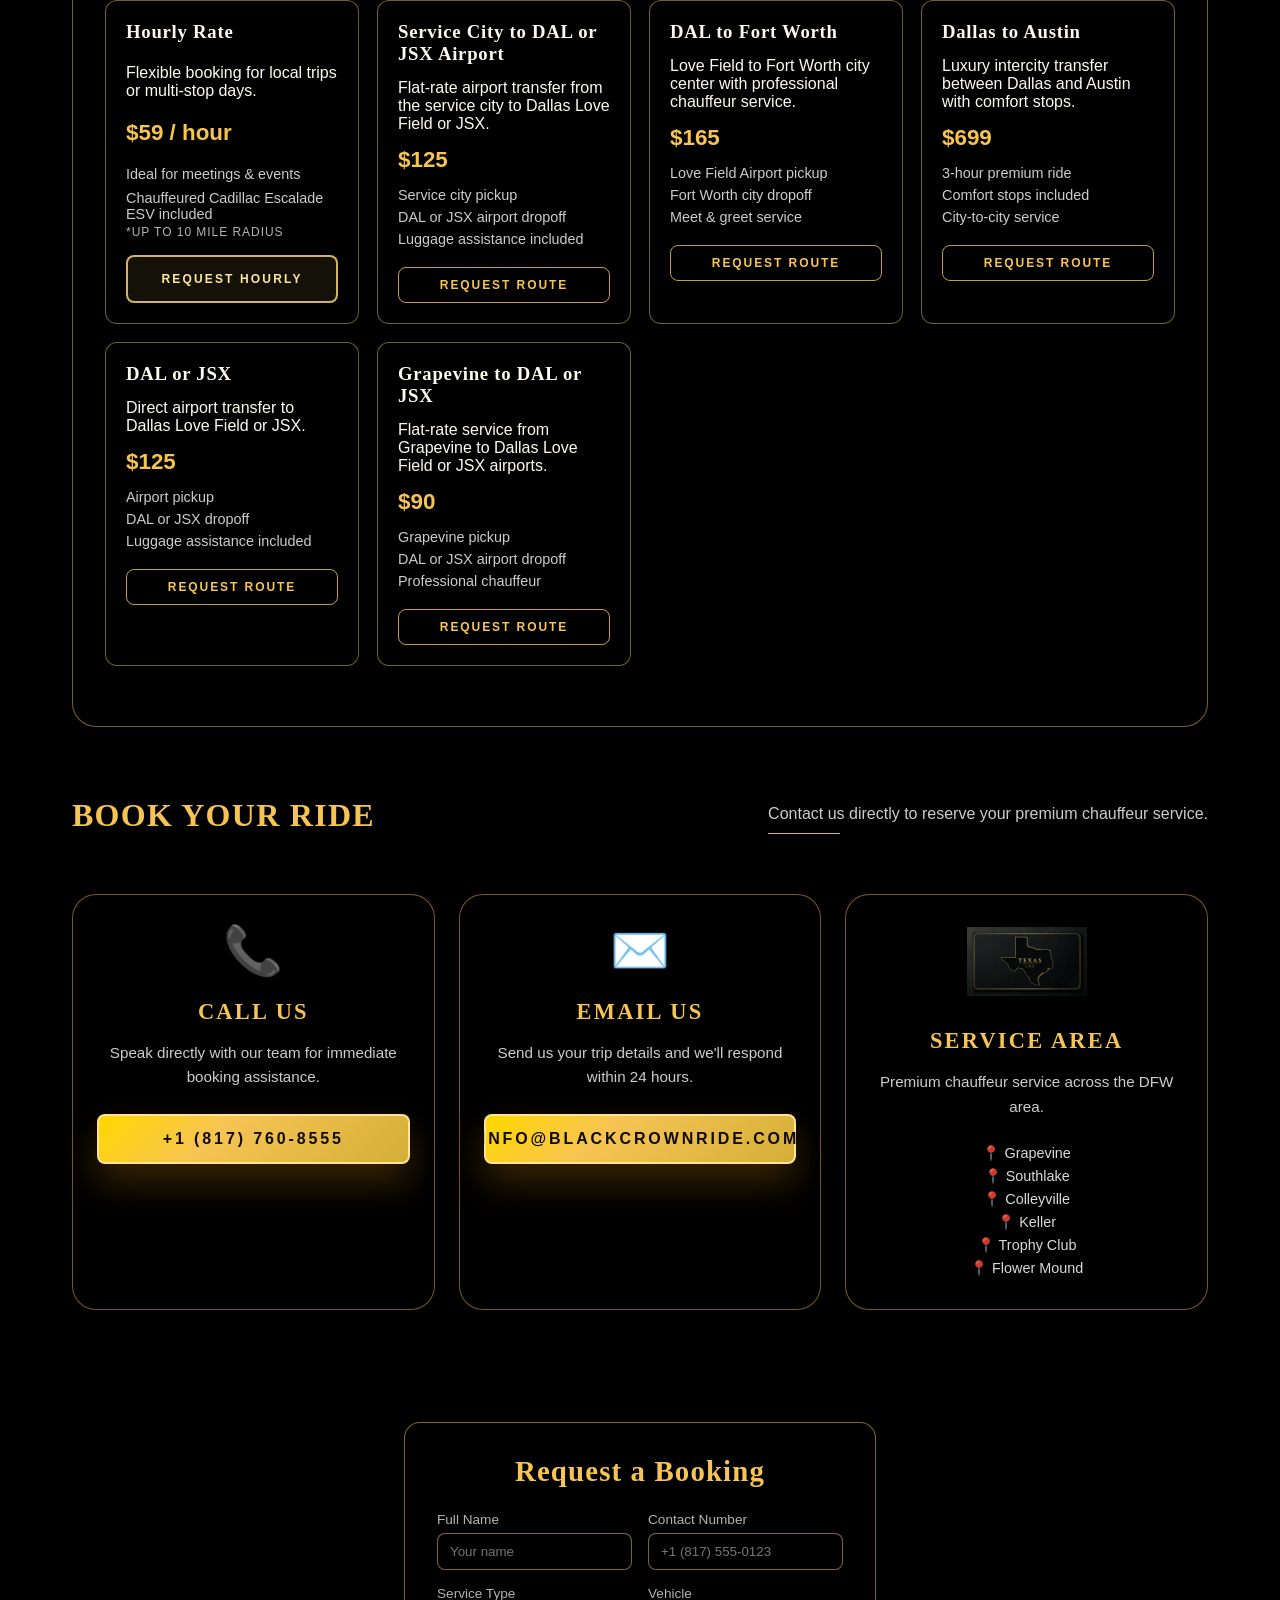
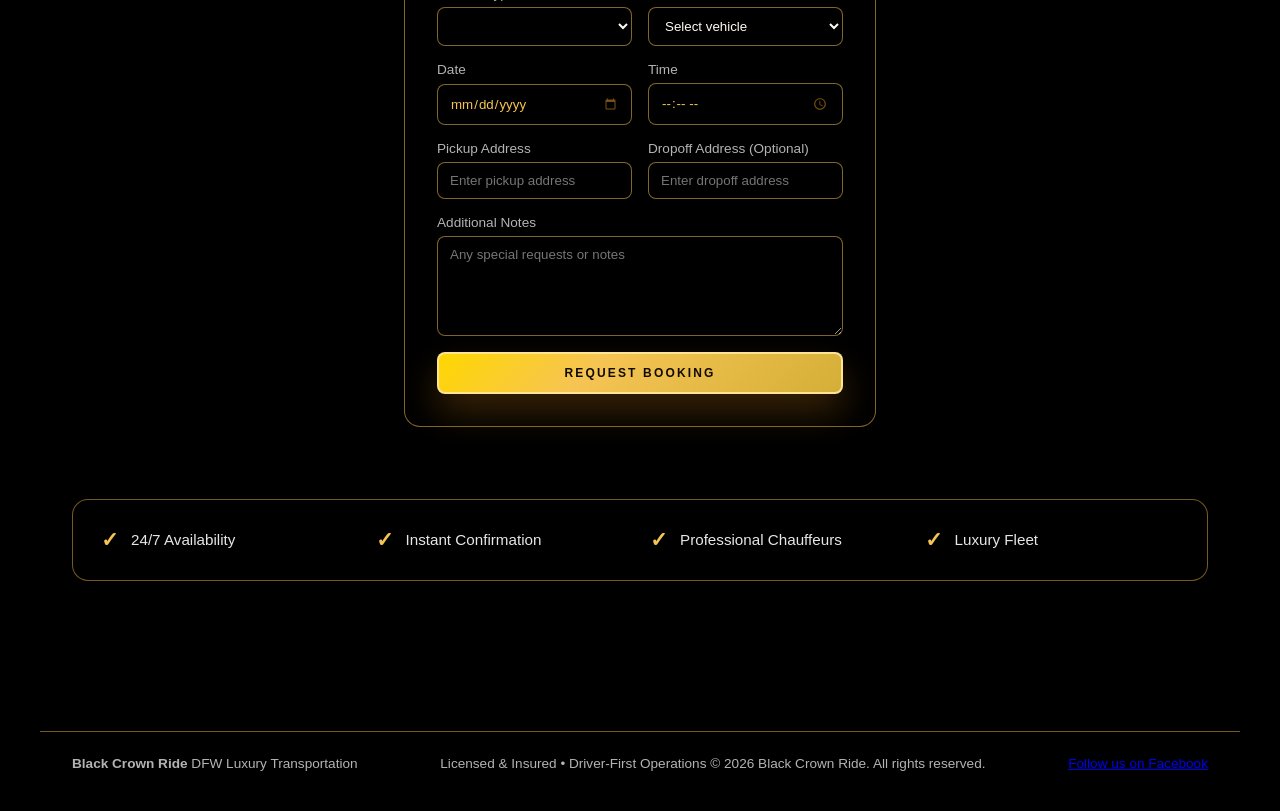
==== commit 16e422bd: "Add files via upload" ====
--- a/mobile.html
+++ b/mobile.html
@@ -3,8 +3,8 @@
 <head>
   <meta charset="utf-8" />
   <meta name="viewport" content="width=device-width, initial-scale=1" />
-  <title>Black Crown Rides | DFW Luxury Transportation</title>
-  <meta name="description" content="Black Crown Rides offers premium DFW luxury transportation. Book a private Cadillac Escalade ESV with a dedicated chauffeur for airport transfers and executive travel." />
+  <title>Black Crown Ride | DFW Luxury Transportation</title>
+  <meta name="description" content="Black Crown Ride offers premium DFW luxury transportation. Book a private Cadillac Escalade ESV with a dedicated chauffeur for airport transfers and executive travel." />
   <link rel="icon" href="favicon.ico" sizes="any" />
   <link rel="apple-touch-icon" href="apple-touch-icon.png" />
   <link rel="manifest" href="site.webmanifest" />
@@ -25,13 +25,13 @@
   </script>
 </head>
 <body>
-  <header class="brand-header" aria-label="Black Crown Rides">
+  <header class="brand-header" aria-label="Black Crown Ride">
     <a class="brand-mark" href="#book">
-      <img src="assets/logo.png" alt="Black Crown Rides" class="brand-logo" />
+      <img src="assets/logo.png" alt="Black Crown Ride" class="brand-logo" />
     </a>
     <div class="phone-section">
       <a class="phone-button" href="tel:+18177608555">+1 (817) 760-8555</a>
-      <span class="call-to-reserve">Call to Reserve</span>
+      <span class="call-to-reserve">Call or Text for Reserve</span>
     </div>
   </header>
 
@@ -135,7 +135,6 @@
           <select name="vehicle" required>
             <option value="">Select vehicle</option>
             <option value="Cadillac Escalade ESV">Cadillac Escalade ESV</option>
-            <option value="Chevy Suburban">Chevy Suburban</option>
           </select>
         </label>
         
@@ -181,7 +180,8 @@
   </main>
 
   <footer class="mobile-footer">
-    <span>© 2026 Black Crown Rides. All rights reserved.</span>
+    <span>© 2026 Black Crown Ride. All rights reserved.</span>
+    <a href="https://www.facebook.com/share/1A9H4vTRtS/?mibextid=wwXIfr" target="_blank" rel="noopener noreferrer" class="social-link">Follow us on Facebook</a>
     <a href="index.html?desktop=1">View desktop site</a>
   </footer>
 
--- a/mobile.css
+++ b/mobile.css
@@ -1020,6 +1020,21 @@
   color: var(--gold);
 }
 
+.social-link {
+  color: var(--gold);
+  text-decoration: none;
+  font-weight: 600;
+  transition: all 0.3s ease;
+  padding: 6px 12px;
+  border-radius: var(--radius-md);
+  display: inline-block;
+}
+
+.social-link:hover {
+  background-color: rgba(240, 178, 71, 0.1);
+  color: var(--gold);
+}
+
 
 .roundtrip-stops { display:grid; gap:12px; }
 .roundtrip-leg { display:grid; gap:10px; padding:12px; border:1px solid rgba(240,178,71,0.5); border-radius:12px; background: rgba(0,0,0,0.6); }
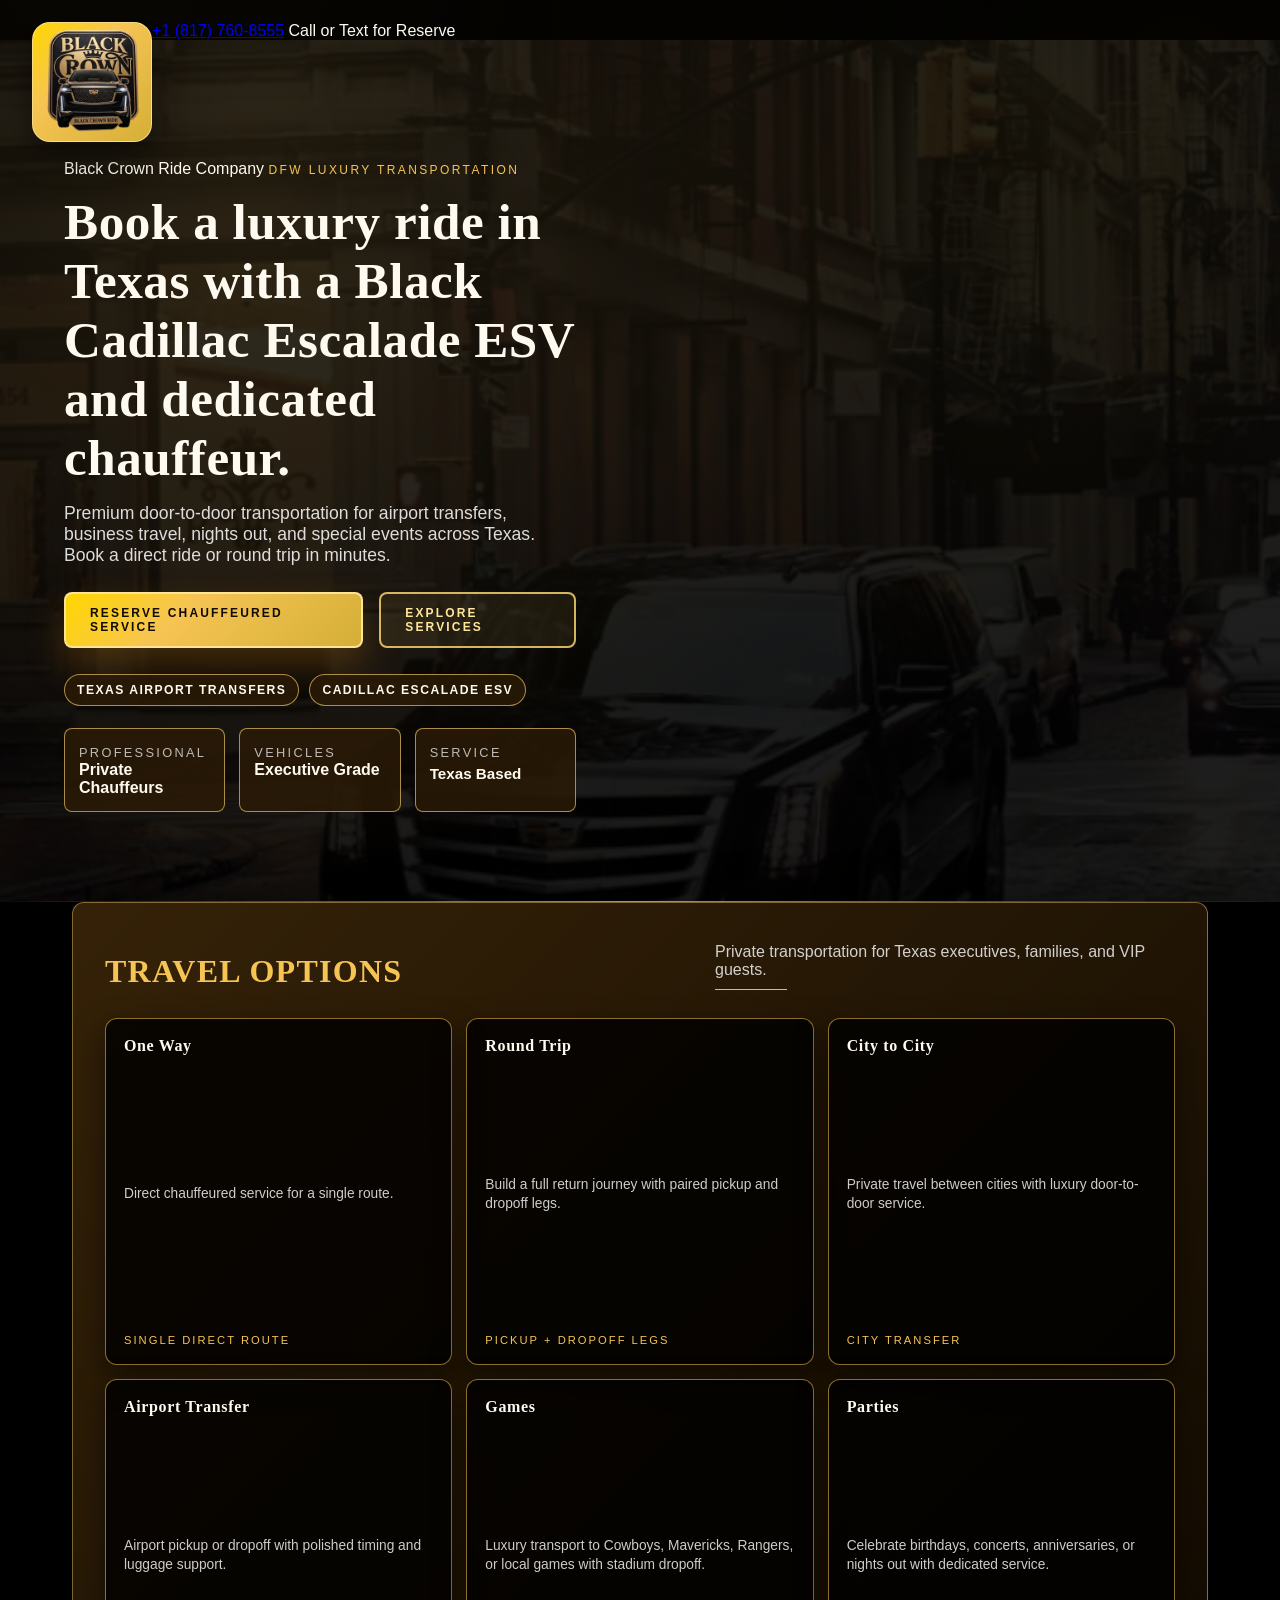
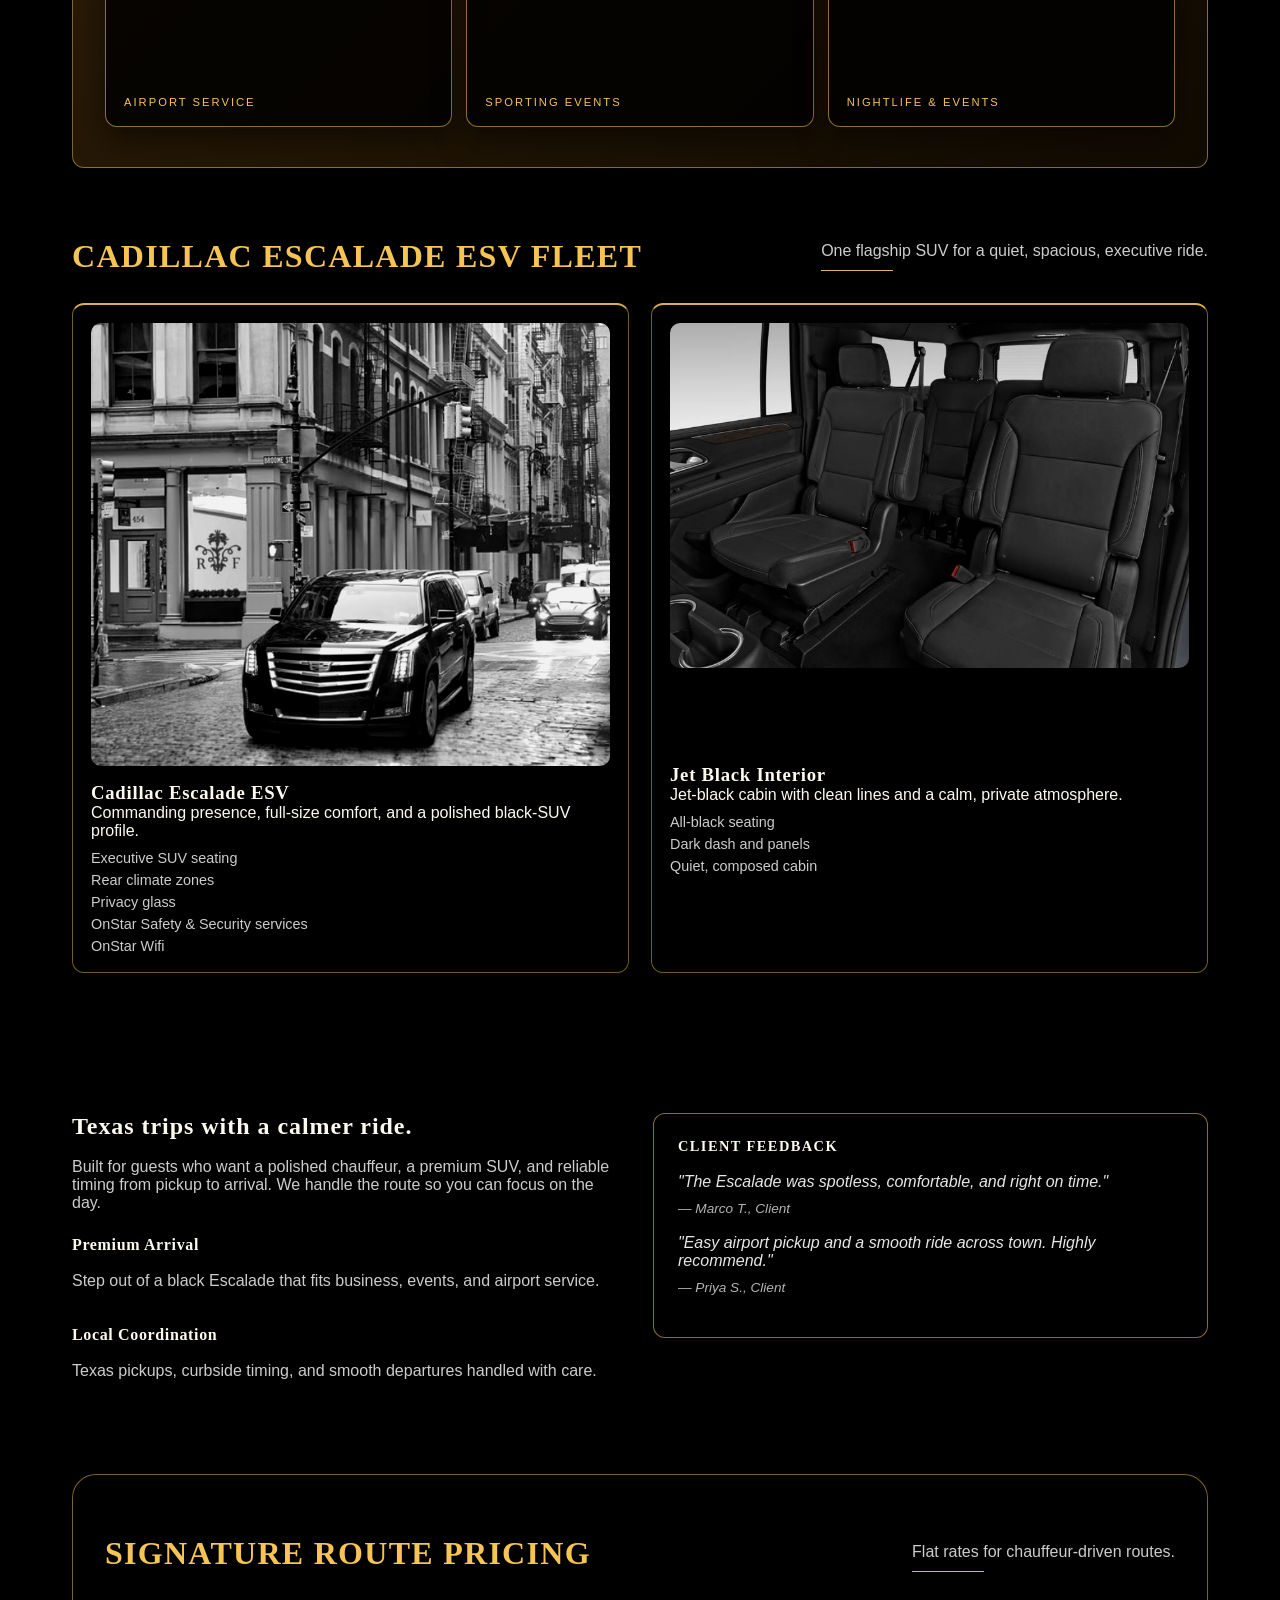
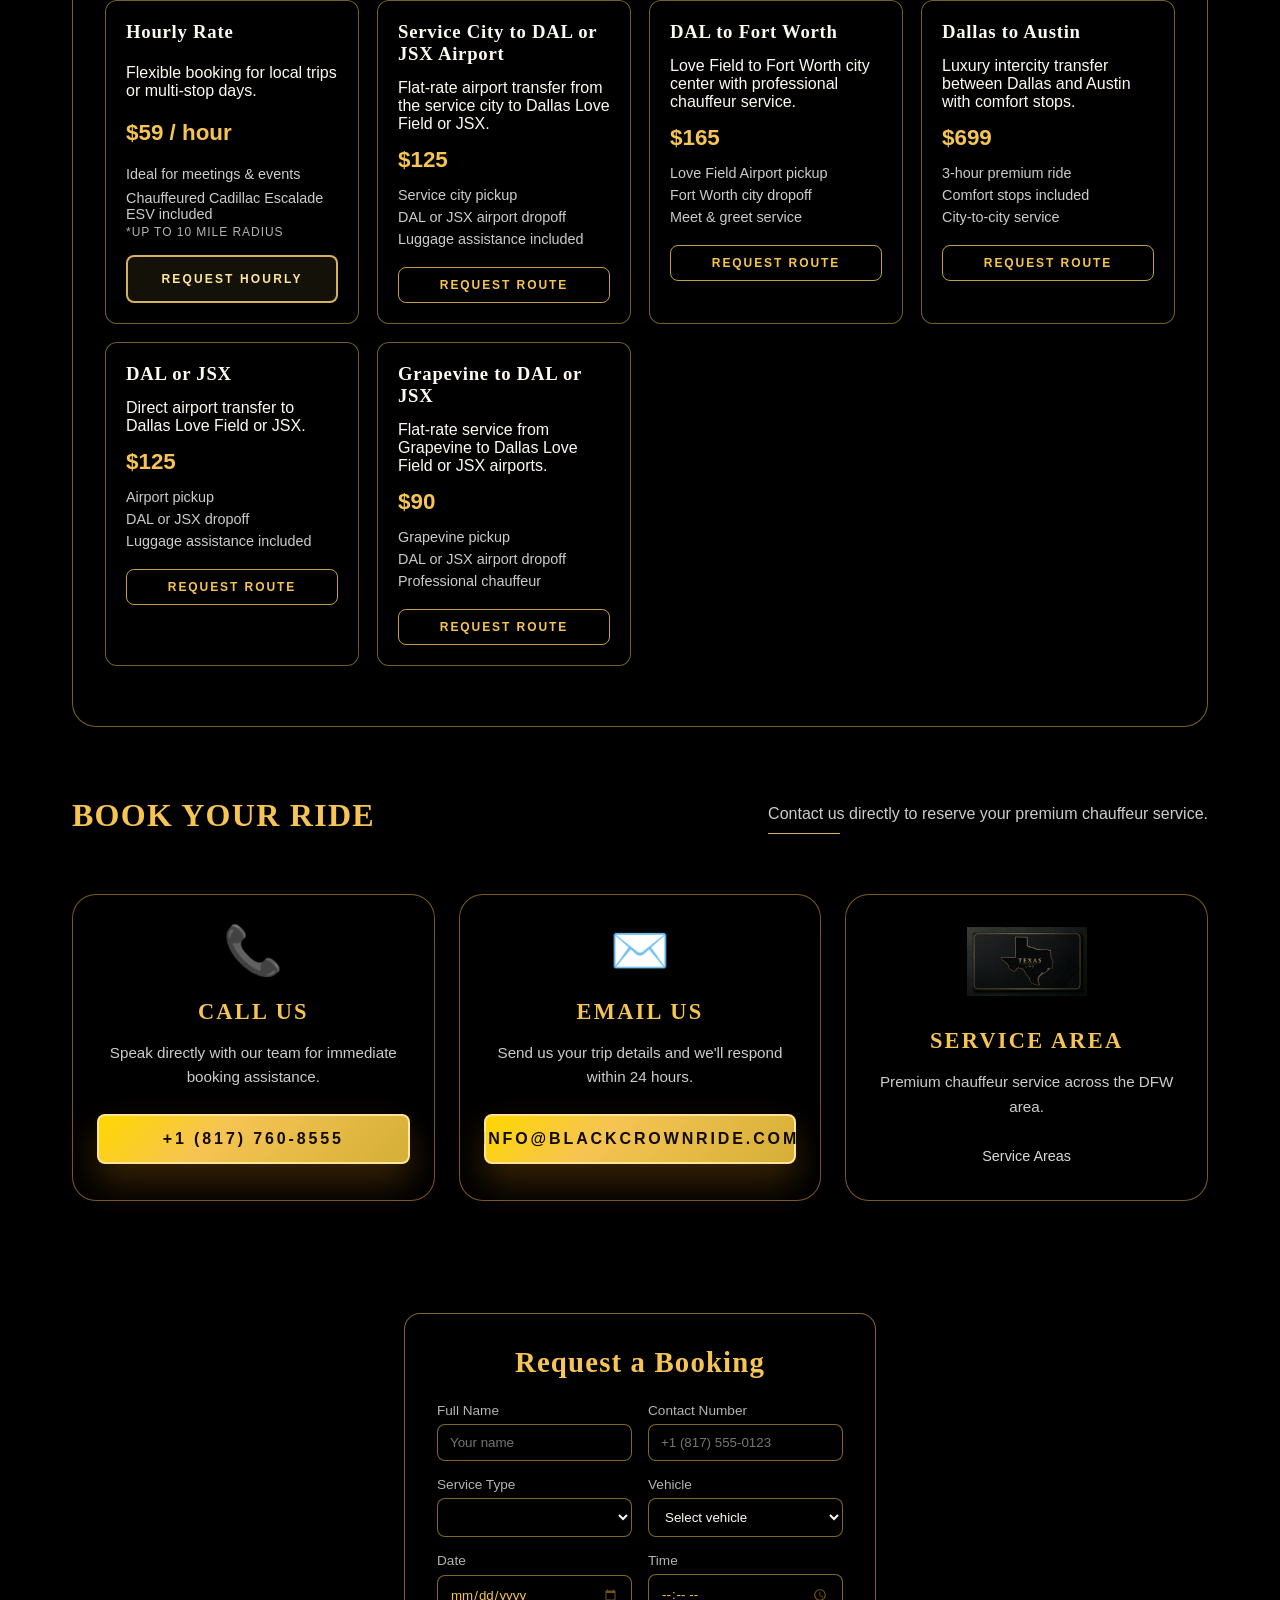
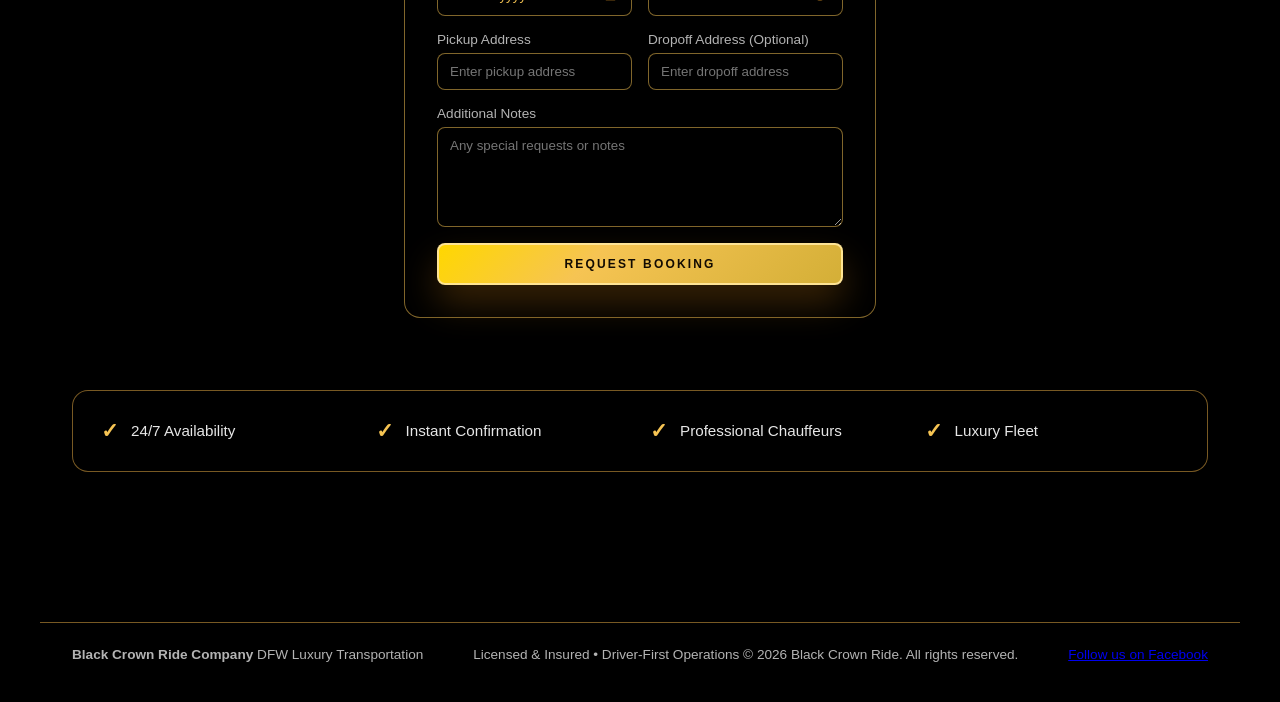
==== commit 85051985: "Add files via upload" ====
--- a/mobile.html
+++ b/mobile.html
@@ -37,6 +37,7 @@
 
   <main>
     <section class="hero">
+      <span class="company-name">Black Crown Ride Company</span>
       <span class="eyebrow">DFW Luxury Transportation</span>
       <h1>Book a luxury ride in Texas with a Black Cadillac Escalade ESV and dedicated chauffeur.</h1>
       <p>
@@ -174,7 +175,6 @@
       </div>
       <div class="contact" style="margin-top: 16px; text-align: left;">
         <strong style="display: block; margin-bottom: 8px;">Service Areas</strong>
-        <span style="font-size: 0.85rem; color: rgba(255,255,255,0.8); line-height: 1.8;">Grapevine · Southlake · Colleyville · Keller · Trophy Club · Flower Mound</span>
       </div>
     </section>
   </main>
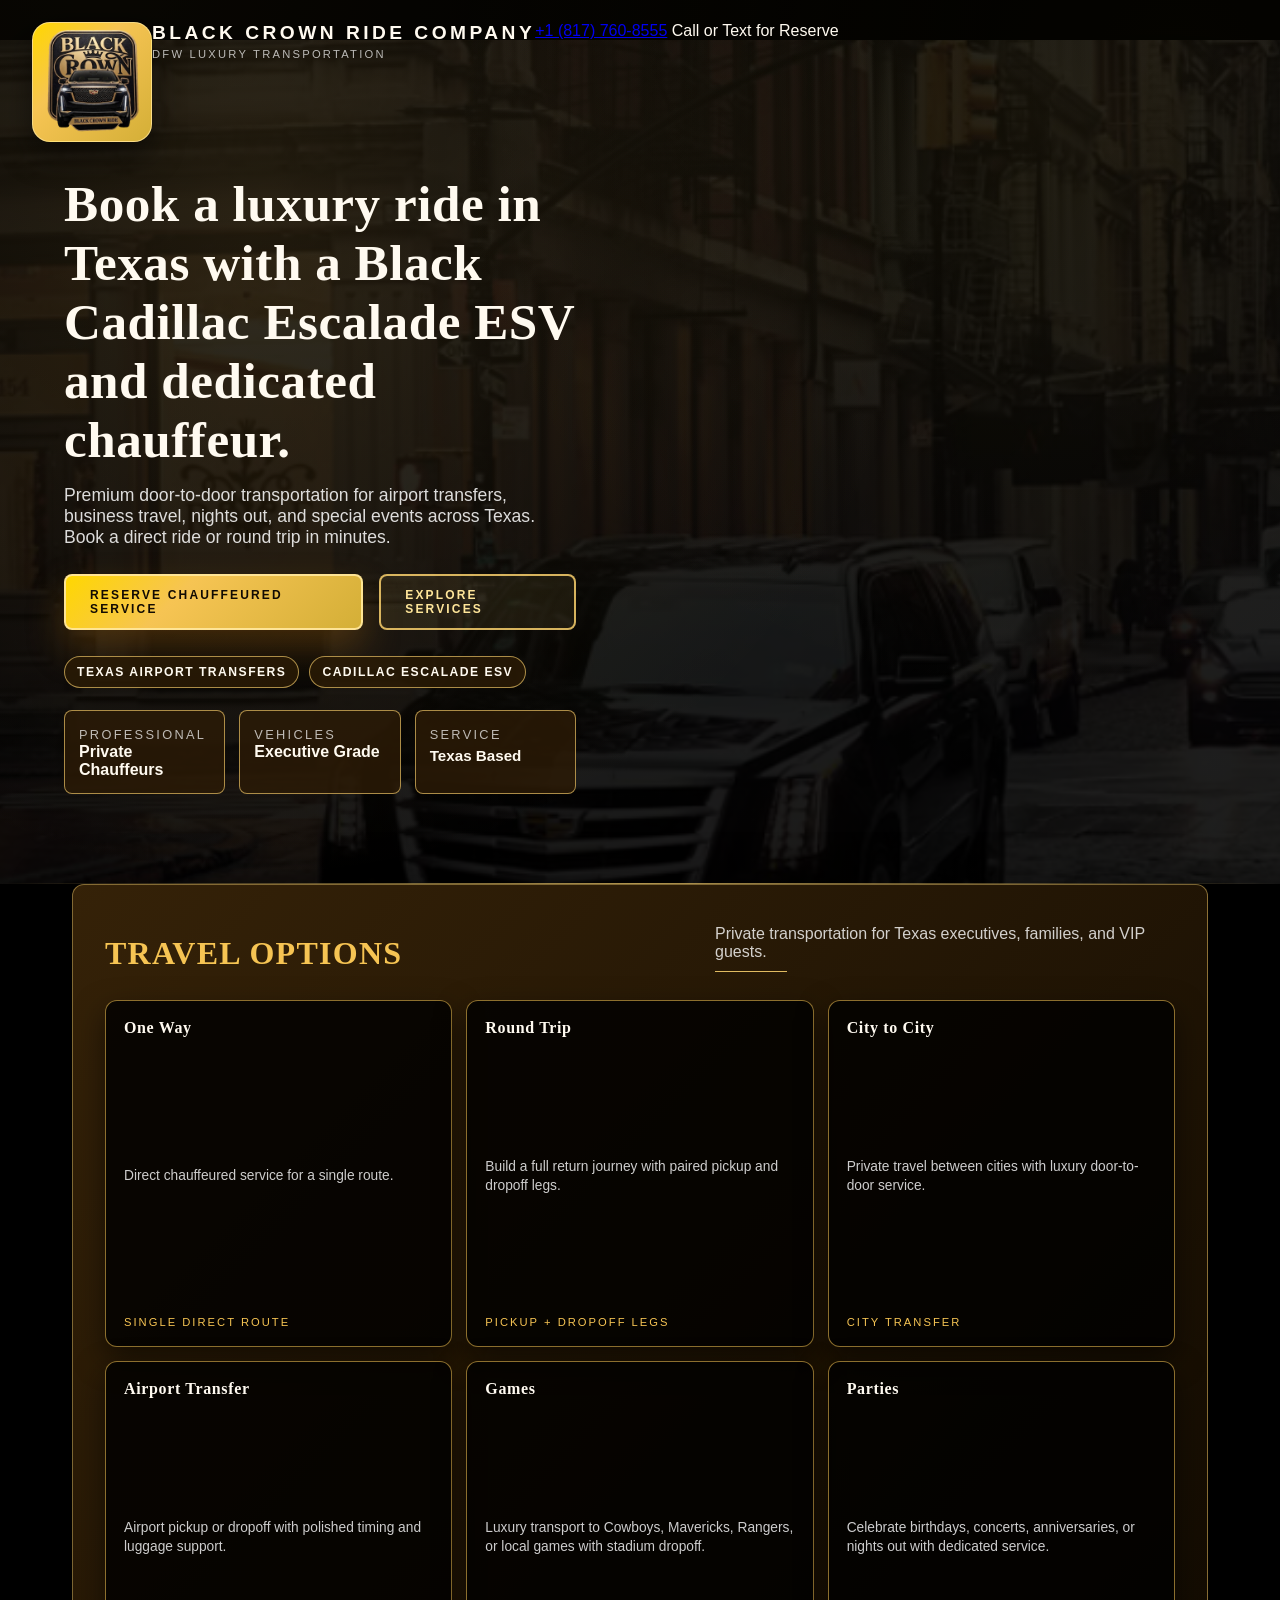
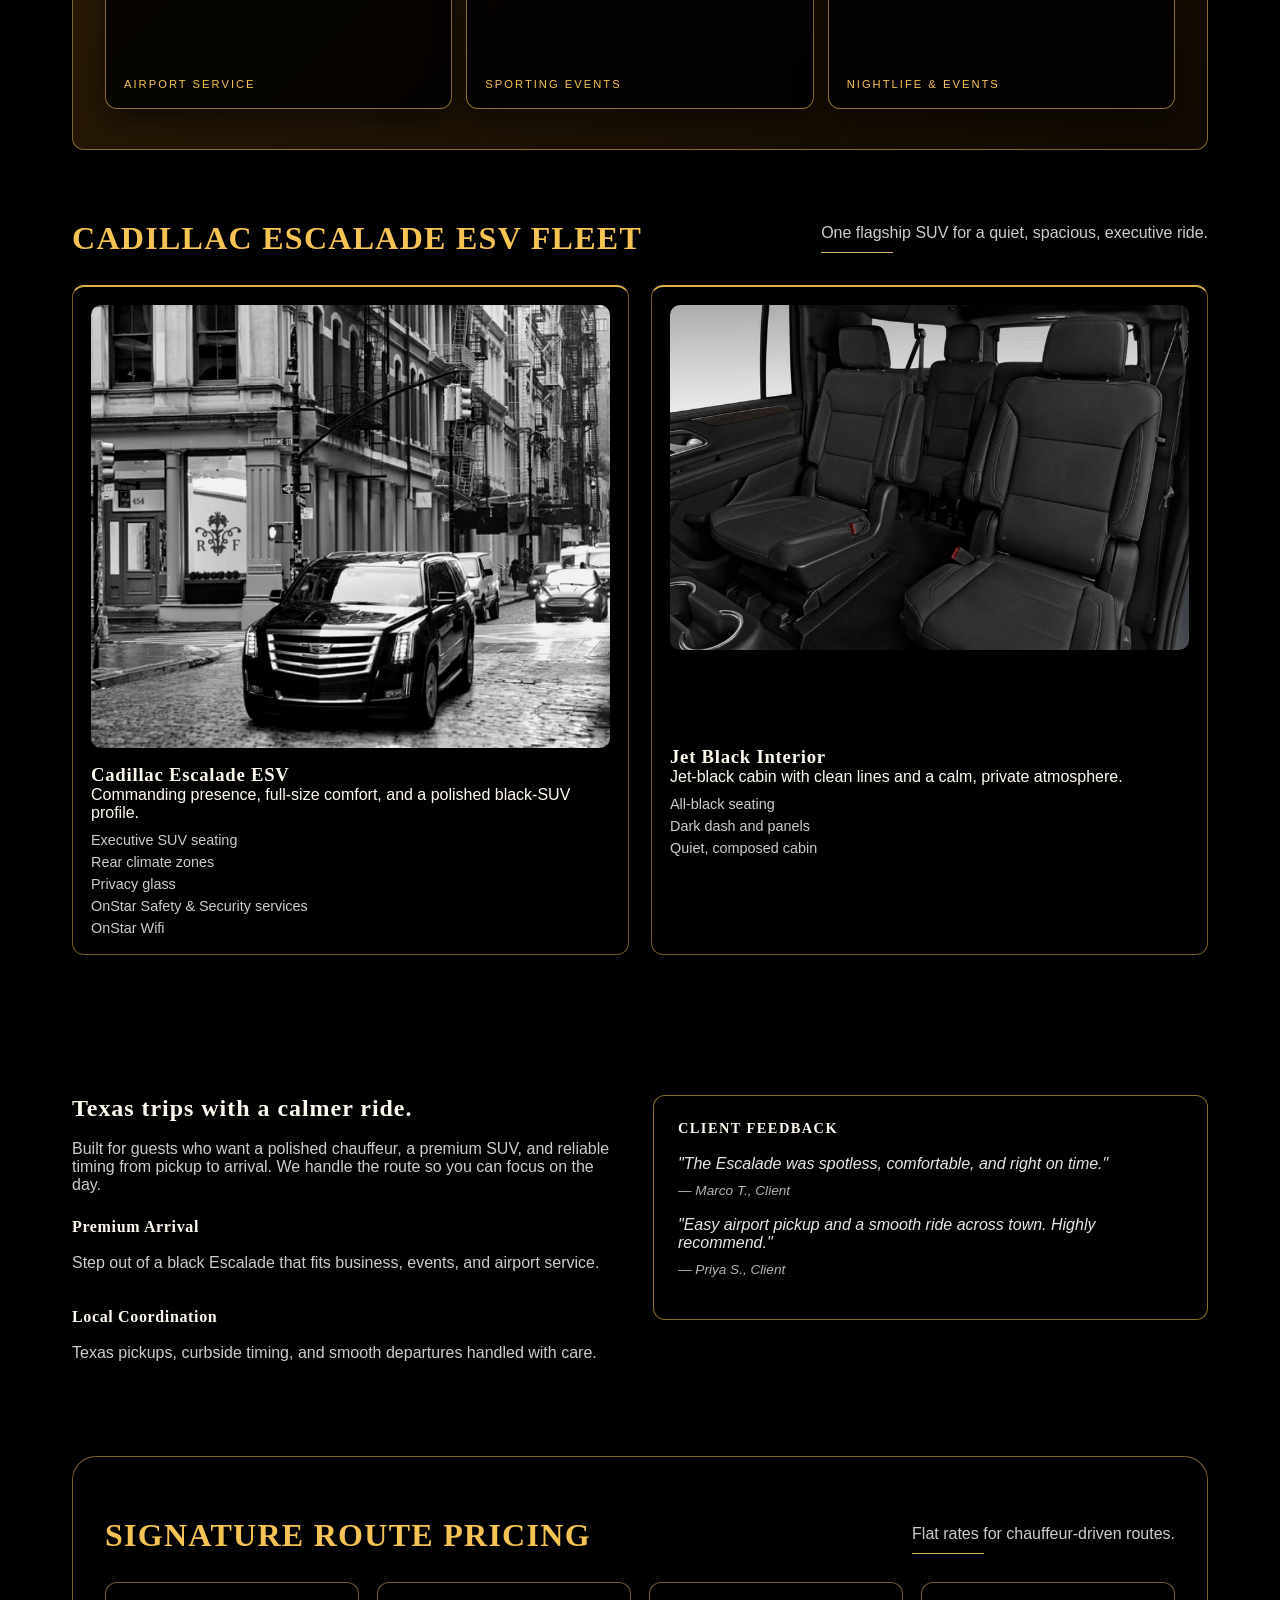
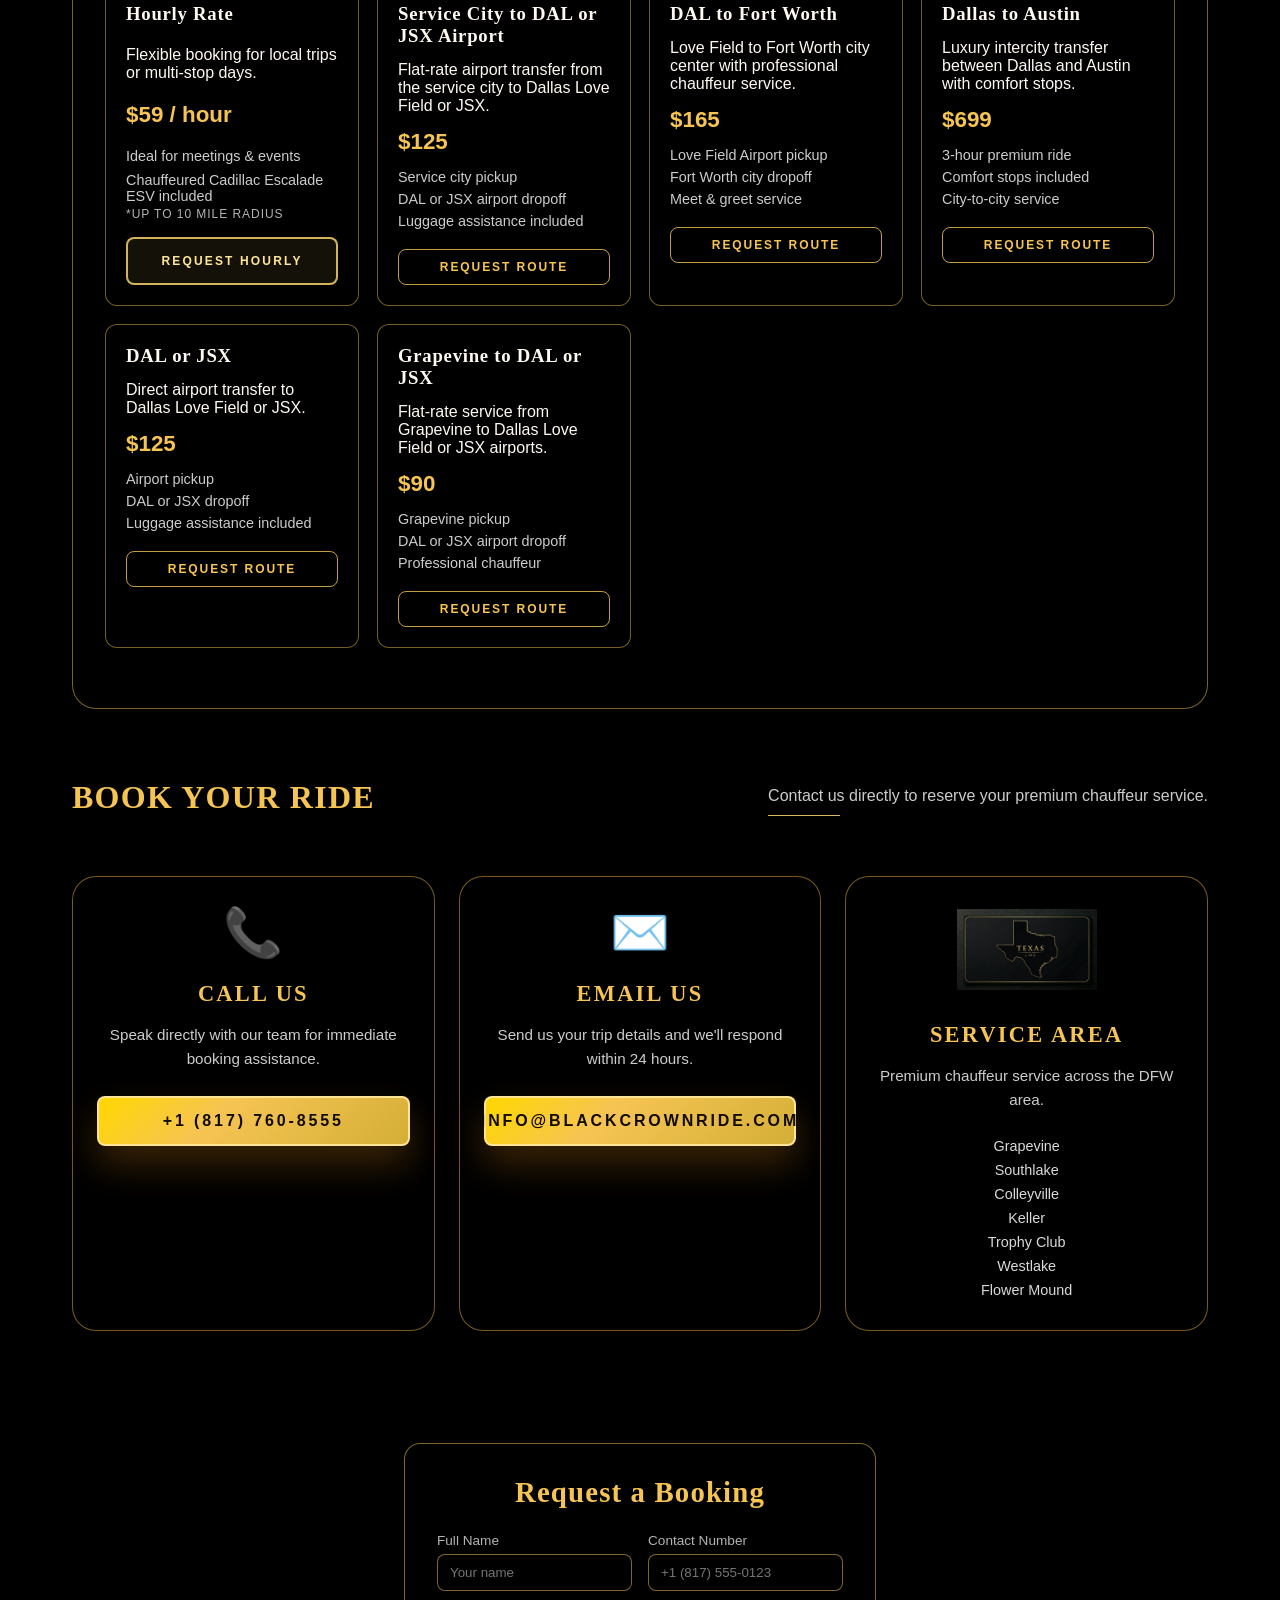
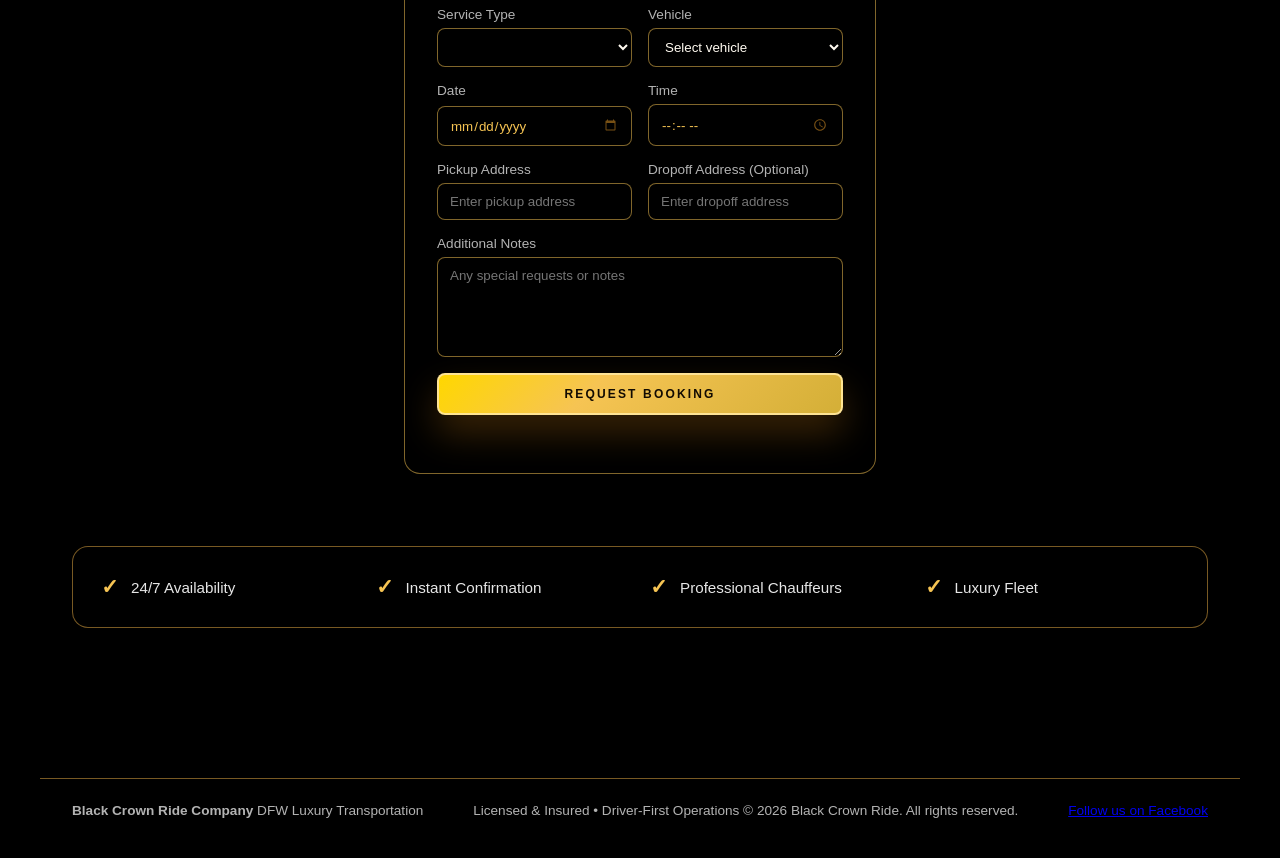
==== commit dcdce646: "Add files via upload" ====
--- a/mobile.html
+++ b/mobile.html
@@ -9,6 +9,13 @@
   <link rel="apple-touch-icon" href="apple-touch-icon.png" />
   <link rel="manifest" href="site.webmanifest" />
   <link rel="stylesheet" href="mobile.css" />
+  <style>
+    /* Hide duplicate brand in hero because header displays the company name and tagline */
+    .hero .company-name,
+    .hero .eyebrow {
+      display: none !important;
+    }
+  </style>
   <script src="config.js"></script>
   <script>
     (function () {
@@ -29,6 +36,10 @@
     <a class="brand-mark" href="#book">
       <img src="assets/logo.png" alt="Black Crown Ride" class="brand-logo" />
     </a>
+    <div class="brand-text">
+      <span>Black Crown Ride Company</span>
+      <small>DFW Luxury Transportation</small>
+    </div>
     <div class="phone-section">
       <a class="phone-button" href="tel:+18177608555">+1 (817) 760-8555</a>
       <span class="call-to-reserve">Call or Text for Reserve</span>
@@ -139,20 +150,20 @@
           </select>
         </label>
         
-        <div id="hourly-fields">
+        <div id="address-fields">
           <label>
             Pickup Address
-            <input type="text" name="pickupAddress" placeholder="Enter pickup address" />
+            <input type="text" name="pickupAddress" placeholder="Enter pickup address" required />
           </label>
           <label>
-            Estimated Hours
-            <input type="number" name="estimatedHours" min="1" placeholder="Number of hours" />
+            Dropoff Address
+            <input type="text" name="dropoffAddress" placeholder="Enter dropoff address" />
           </label>
         </div>
-        
+
         <div id="route-fields" style="display: none;">
           <label>
-            Route
+            Route (optional)
             <select name="selectedRoute">
               <option value="">Select route</option>
               <option value="Service City to DAL or JSX Airport - $125">Service City to DAL or JSX Airport - $125</option>
@@ -167,7 +178,8 @@
           <textarea name="notes" placeholder="Any special requests or notes" rows="3"></textarea>
         </label>
         
-        <button class="primary-btn" type="submit">Request Booking</button>
+        <button class="primary-btn" type="button" onclick="submitInquiry(document.getElementById('simple-booking-form'))">Request Booking</button>
+        <div id="form-status" class="form-status" aria-live="polite" style="margin-top:10px;"></div>
       </form>
       <div class="contact">
         <strong>+1 (817) 760-8555</strong>
@@ -175,6 +187,15 @@
       </div>
       <div class="contact" style="margin-top: 16px; text-align: left;">
         <strong style="display: block; margin-bottom: 8px;">Service Areas</strong>
+        <ul class="service-area-list" style="list-style: none; padding: 0; margin: 0; display: grid; gap: 6px; margin-top: 8px; font-size: 0.95rem;">
+          <li>Grapevine</li>
+          <li>Southlake</li>
+          <li>Colleyville</li>
+          <li>Keller</li>
+          <li>Trophy Club</li>
+          <li>Westlake</li>
+          <li>Flower Mound</li>
+        </ul>
       </div>
     </section>
   </main>
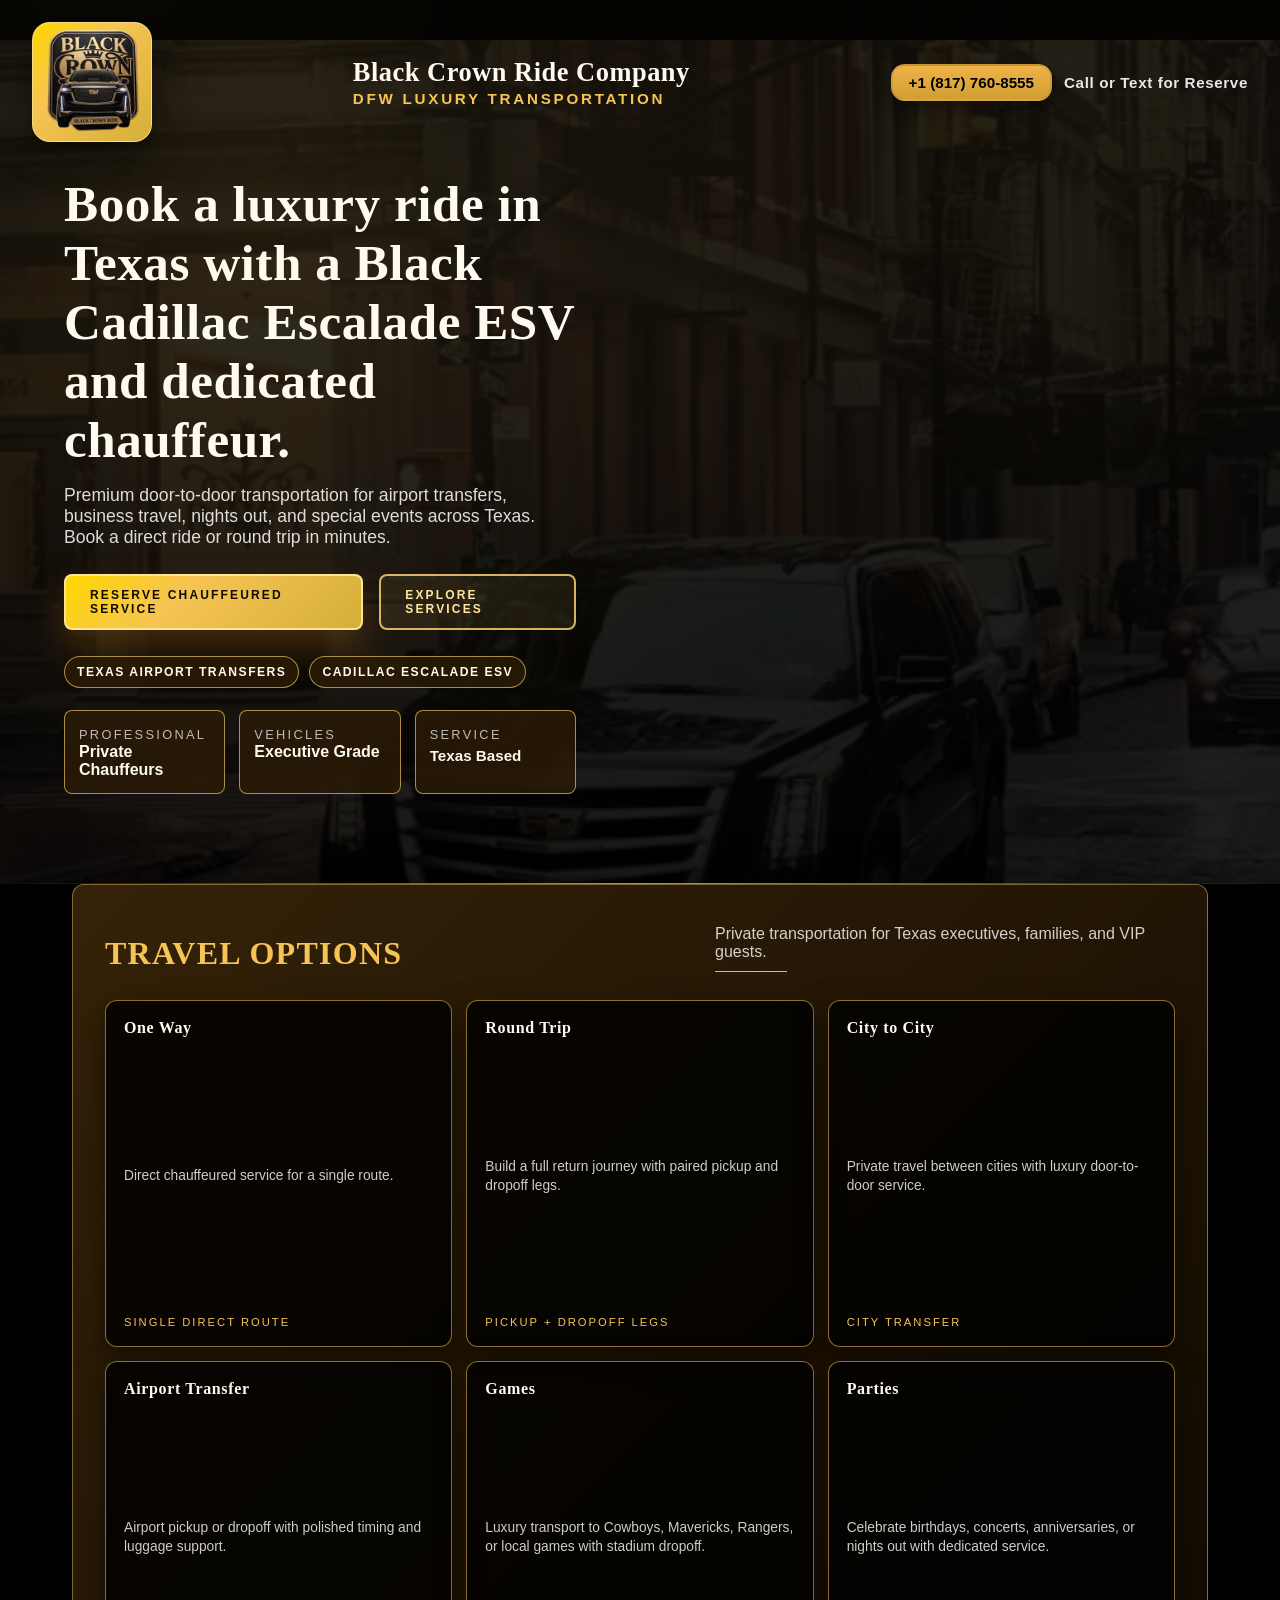
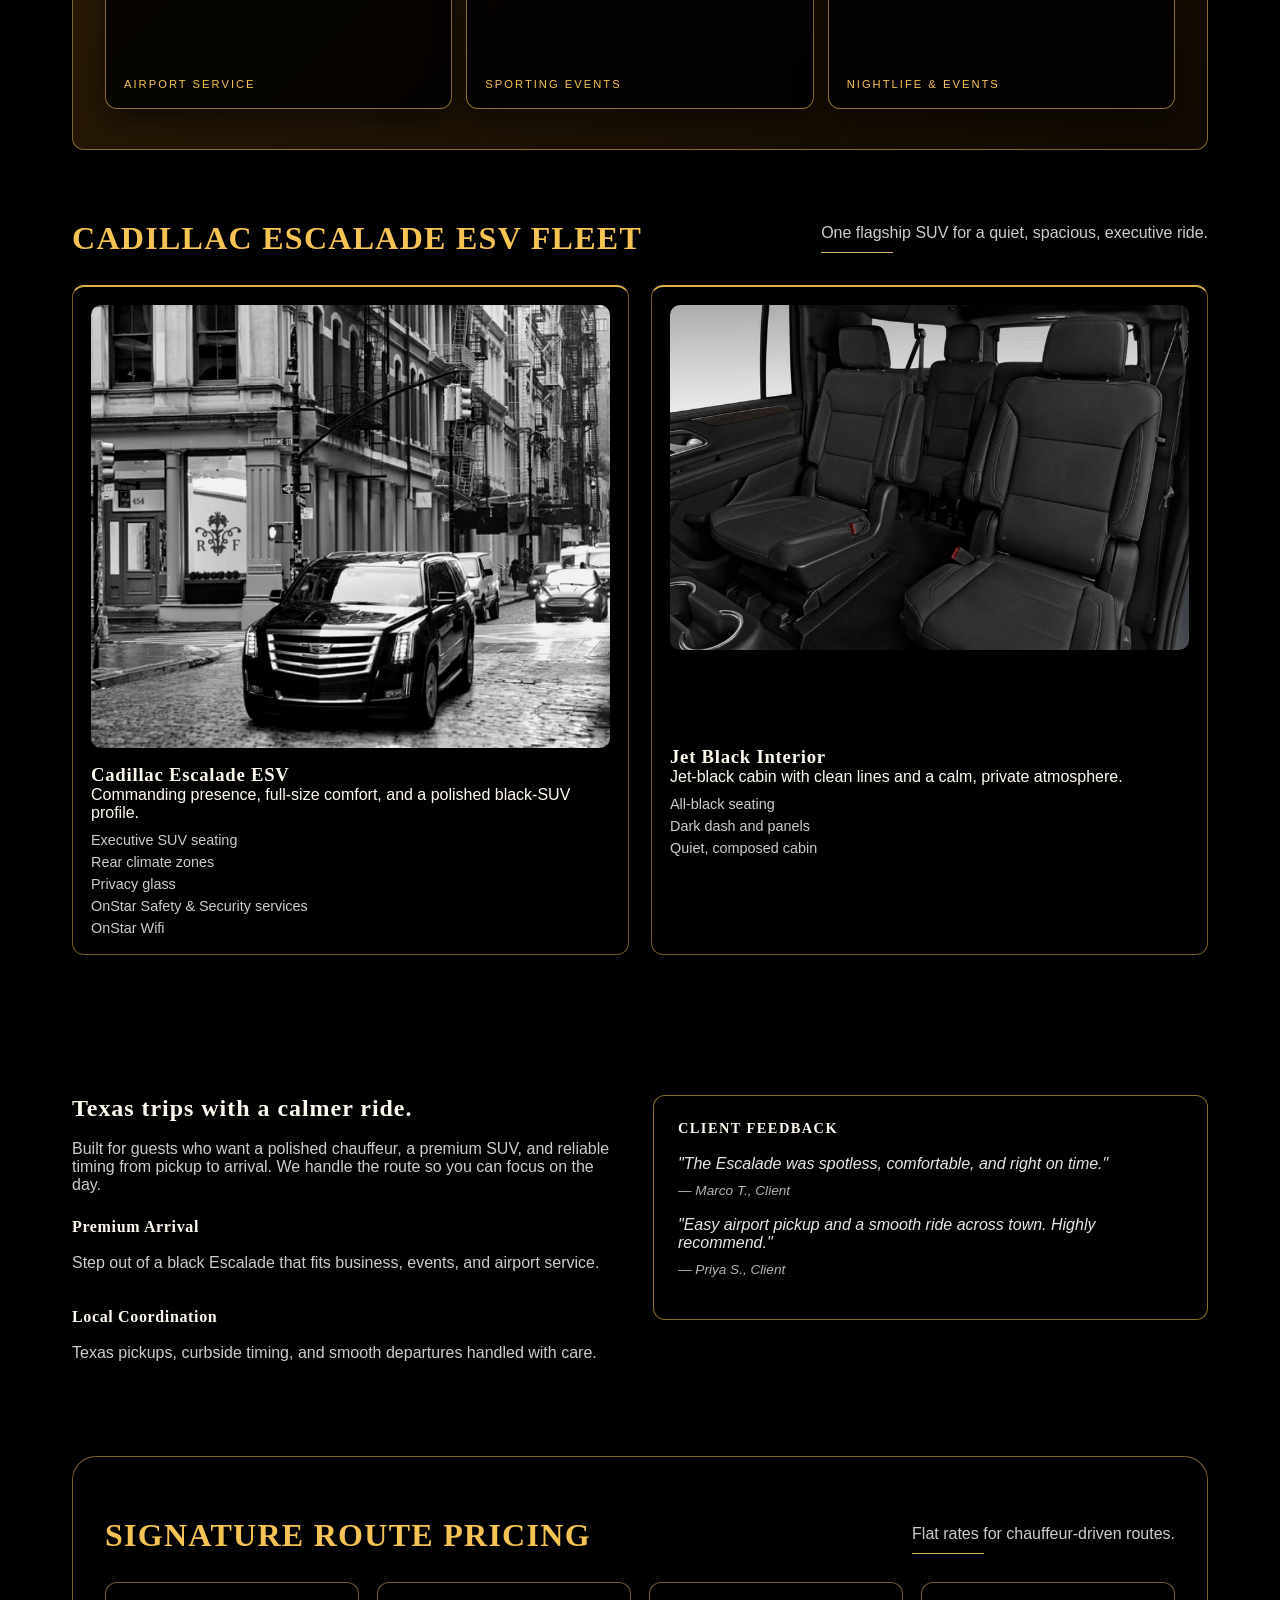
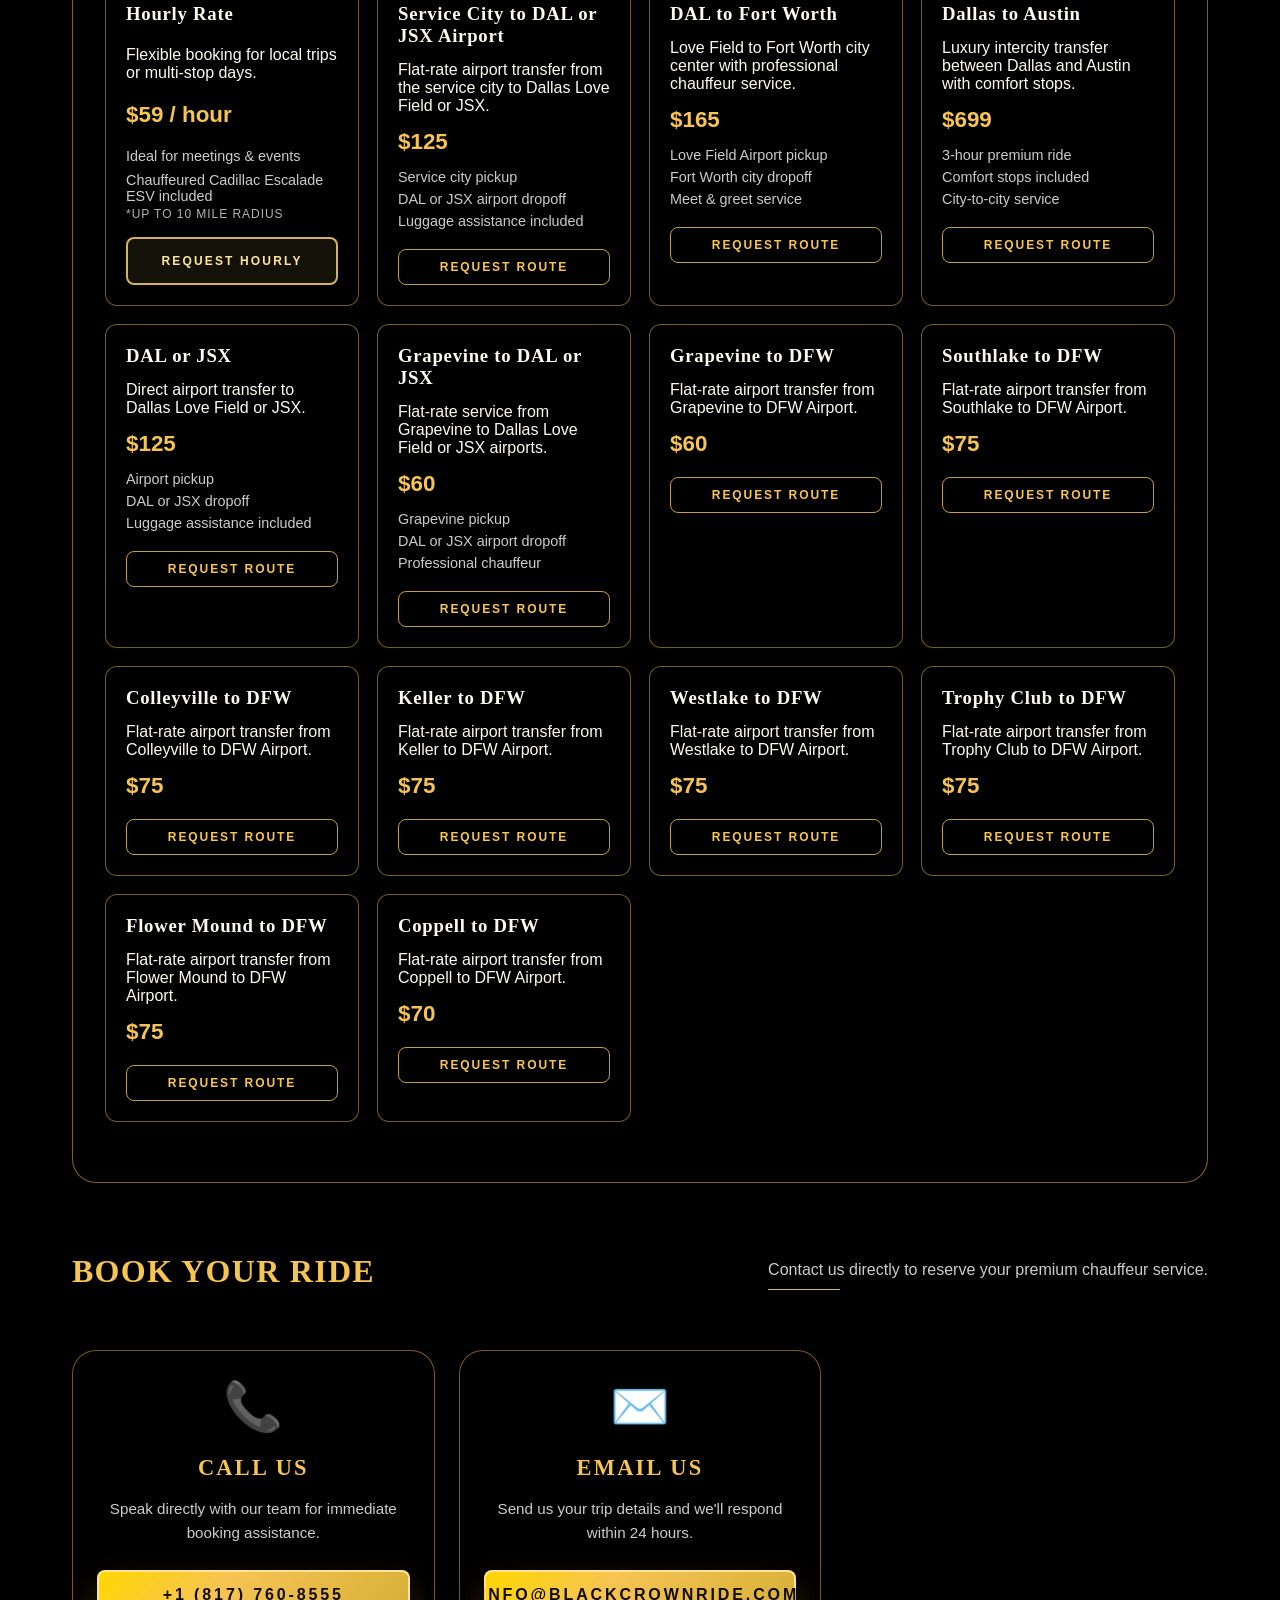
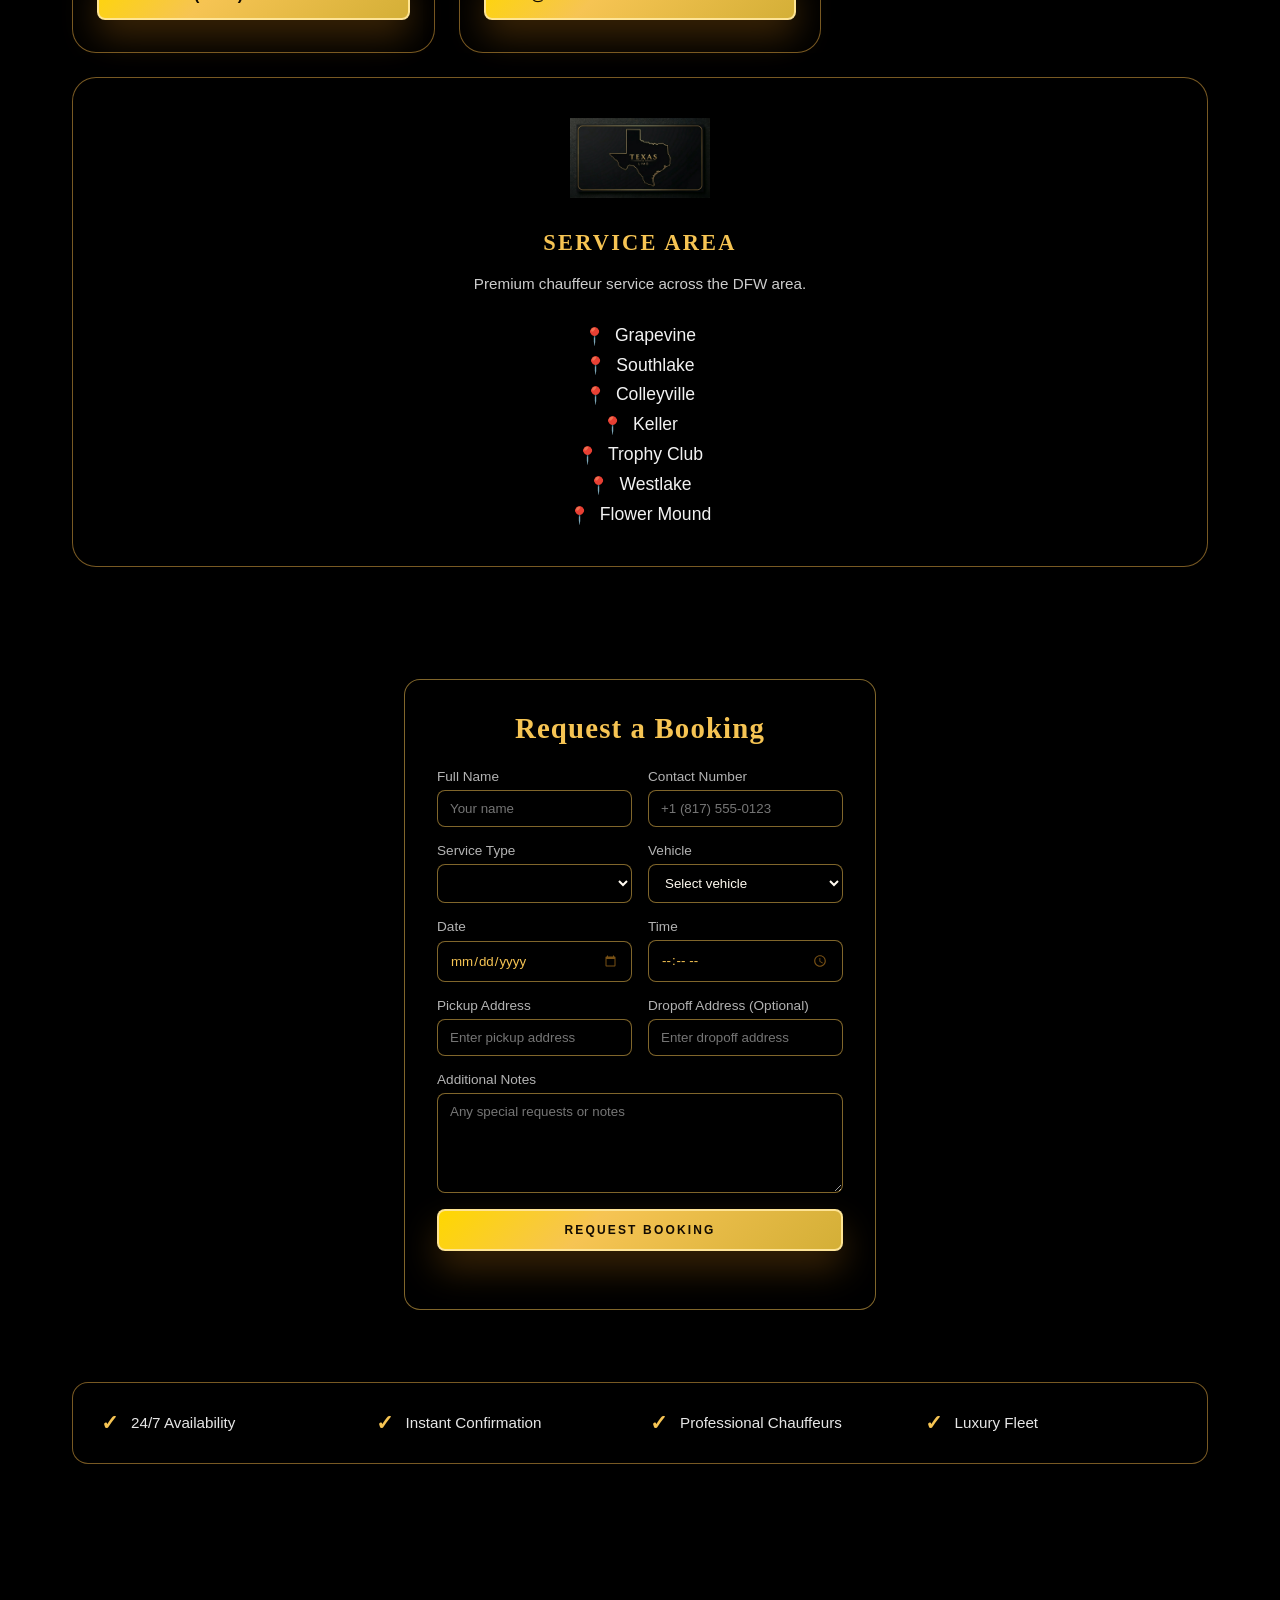
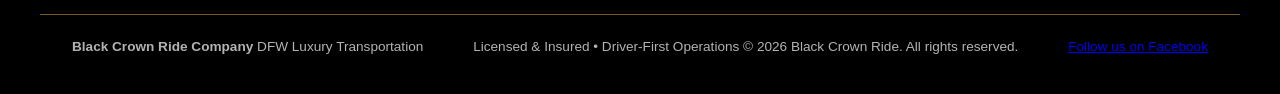
==== commit ec963f9b: "Add files via upload" ====
--- a/mobile.html
+++ b/mobile.html
@@ -6,9 +6,9 @@
   <title>Black Crown Ride | DFW Luxury Transportation</title>
   <meta name="description" content="Black Crown Ride offers premium DFW luxury transportation. Book a private Cadillac Escalade ESV with a dedicated chauffeur for airport transfers and executive travel." />
   <link rel="icon" href="favicon.ico" sizes="any" />
-  <link rel="apple-touch-icon" href="apple-touch-icon.png" />
+  <link rel="apple-touch-icon" href="https://blackcrownride.com/apple-touch-icon.png" />
   <link rel="manifest" href="site.webmanifest" />
-  <link rel="stylesheet" href="mobile.css" />
+  <link rel="stylesheet" href="styles.css" />
   <style>
     /* Hide duplicate brand in hero because header displays the company name and tagline */
     .hero .company-name,
@@ -17,23 +17,13 @@
     }
   </style>
   <script src="config.js"></script>
-  <script>
-    (function () {
-      const isMobile =
-        (navigator.userAgentData && navigator.userAgentData.mobile) ||
-        /Mobi|Android|iPhone|iPad|iPod|BlackBerry|IEMobile|Opera Mini/i.test(
-          navigator.userAgent
-        );
-      const isSmall = window.matchMedia('(max-width: 900px)').matches;
-      if (!isMobile && !isSmall) {
-        window.location.replace('index.html' + window.location.hash);
-      }
-    })();
-  </script>
 </head>
 <body>
+  <div class="noise"></div>
+  <div class="halo"></div>
+
   <header class="brand-header" aria-label="Black Crown Ride">
-    <a class="brand-mark" href="#book">
+    <a class="brand-mark" href="index.html#book">
       <img src="assets/logo.png" alt="Black Crown Ride" class="brand-logo" />
     </a>
     <div class="brand-text">
@@ -47,165 +37,311 @@
   </header>
 
   <main>
-    <section class="hero">
-      <span class="company-name">Black Crown Ride Company</span>
-      <span class="eyebrow">DFW Luxury Transportation</span>
-      <h1>Book a luxury ride in Texas with a Black Cadillac Escalade ESV and dedicated chauffeur.</h1>
-      <p>
-        Premium door-to-door rides with professional chauffeurs and a black Escalade.
-        Reserve one-way or round-trip service in minutes.
-      </p>
-      <a class="primary-btn" href="#book">Reserve Service</a>
-      <div class="hero-pills">
-        <span class="hero-pill">Cadillac Escalade ESV</span>
-        <span class="hero-pill">DFW Airport Transfers</span>
-      </div>
-      <img src="assets/cadillac-escalade-esv.png" alt="Black Cadillac Escalade ESV" />
-    </section>
-
-    <section class="services">
-      <h2>Travel Options</h2>
-      <div class="card">
-        <h3>One Way</h3>
-        <p>Direct chauffeured service for a single route.</p>
-      </div>
-      <div class="card">
-        <h3>Round Trip</h3>
-        <p>Set pickup and dropoff legs for the full return journey.</p>
-      </div>
-      <div class="card">
-        <h3>City to City</h3>
-        <p>Private travel between cities with luxury door-to-door service.</p>
-      </div>
-      <div class="card">
-        <h3>Airport Transfer</h3>
-        <p>Airport pickup or dropoff with luggage support.</p>
-      </div>
-      <div class="card">
-        <h3>Games</h3>
-        <p>Luxury transport to stadium games with hassle-free dropoff.</p>
-      </div>
-      <div class="card">
-        <h3>Parties</h3>
-        <p>Safe, premium transport for concerts, nightlife, and events.</p>
-      </div>
-    </section>
-
-    <section class="pricing">
-      <h2>Signature Flat Rates</h2>
-      <div class="card">
-        <h3>Hourly Rate</h3>
-        <strong data-price-hourly>$59 / hour</strong>
-        <p>Cadillac Escalade ESV with professional Texas chauffeur.</p>
-        <small>*Up to 10 mile radius</small>
-      </div>
-      <div id="mobile-route-list" class="mobile-route-list"></div>
-    </section>
-
-    <section id="book" class="booking">
-      <h2>Reserve Chauffeured Service</h2>
-      <form class="booking-form" id="simple-booking-form">
-        <div class="mode-toggle">
-          <button class="toggle active" type="button" data-booking-type="hourly">Hourly</button>
-          <button class="toggle" type="button" data-booking-type="route">Set Route</button>
-        </div>
-        
-        <label>
-          Full Name
-          <input type="text" name="fullName" placeholder="Your name" required />
-        </label>
-        
-        <label>
-          Contact Number
-          <input type="tel" name="contactNumber" placeholder="+1 (817) 555-0123" required />
-        </label>
-        
-        <label>
-          Date
-          <input type="date" name="serviceDate" required />
-        </label>
-        
-        <label>
-          Time
-          <input type="time" name="serviceTime" required />
-        </label>
-        
-        <label>
-          Service Type
-          <select name="serviceType" required>
-            <option value="">Select service type</option>
-            <option value="Hourly">Hourly Service</option>
-            <option value="Airport Transfer">Airport Transfer</option>
-            <option value="City Transfer">City Transfer</option>
-            <option value="One Way">One Way</option>
-            <option value="Round Trip">Round Trip</option>
-          </select>
-        </label>
-        
-        <label>
-          Vehicle
-          <select name="vehicle" required>
-            <option value="">Select vehicle</option>
-            <option value="Cadillac Escalade ESV">Cadillac Escalade ESV</option>
-          </select>
-        </label>
-        
-        <div id="address-fields">
+    <section class="hero reveal">
+      <div class="hero-content">
+        <span class="company-name">Black Crown Ride Company</span>
+        <span class="eyebrow">DFW Luxury Transportation</span>
+        <h1>Book a luxury ride in Texas with a Black Cadillac Escalade ESV and dedicated chauffeur.</h1>
+        <p class="lede">
+          Premium door-to-door transportation for airport transfers, business travel,
+          nights out, and special events across Texas. Book a direct ride or round trip in minutes.
+        </p>
+        <div class="hero-cta">
+          <a class="primary-btn" href="index.html#book">Reserve Chauffeured Service</a>
+          <a class="secondary-btn" href="index.html#services">Explore Services</a>
+        </div>
+        <div class="hero-pills">
+          <span class="hero-pill">Texas airport transfers</span>
+          <span class="hero-pill">Cadillac Escalade ESV</span>
+        </div>
+        <div class="hero-metrics">
+          <div>
+            <span>Professional</span>
+            <strong>Private Chauffeurs</strong>
+          </div>
+          <div>
+            <span>Vehicles</span>
+            <strong>Executive Grade</strong>
+          </div>
+          <div>
+            <span>Service</span>
+            <strong>Texas Based</strong>
+          </div>
+        </div>
+      </div>
+    </section>
+
+    <section id="services" class="section reveal services">
+      <div class="section-header">
+        <h2>Travel Options</h2>
+        <p>Private transportation for Texas executives, families, and VIP guests.</p>
+      </div>
+      <div class="service-grid">
+        <article class="service-tile">
+          <h3>One Way</h3>
+          <p>Direct chauffeured service for a single route.</p>
+          <span class="service-tag">Single direct route</span>
+        </article>
+        <article class="service-tile">
+          <h3>Round Trip</h3>
+          <p>Build a full return journey with paired pickup and dropoff legs.</p>
+          <span class="service-tag">Pickup + dropoff legs</span>
+        </article>
+        <article class="service-tile">
+          <h3>City to City</h3>
+          <p>Private travel between cities with luxury door-to-door service.</p>
+          <span class="service-tag">City transfer</span>
+        </article>
+        <article class="service-tile">
+          <h3>Airport Transfer</h3>
+          <p>Airport pickup or dropoff with polished timing and luggage support.</p>
+          <span class="service-tag">Airport service</span>
+        </article>
+        <article class="service-tile">
+          <h3>Games</h3>
+          <p>Luxury transport to Cowboys, Mavericks, Rangers, or local games with stadium dropoff.</p>
+          <span class="service-tag">Sporting events</span>
+        </article>
+        <article class="service-tile">
+          <h3>Parties</h3>
+          <p>Celebrate birthdays, concerts, anniversaries, or nights out with dedicated service.</p>
+          <span class="service-tag">Nightlife & events</span>
+        </article>
+      </div>
+    </section>
+
+    <section id="fleet" class="section reveal fleet-showcase">
+      <div class="section-header">
+        <h2>Cadillac Escalade ESV Fleet</h2>
+        <p>One flagship SUV for a quiet, spacious, executive ride.</p>
+      </div>
+      <div class="fleet-grid">
+        <article class="fleet-card float slow">
+          <img src="assets/cadillac-escalade-esv.png" alt="Black Cadillac Escalade ESV" />
+          <div>
+            <h3>Cadillac Escalade ESV</h3>
+            <p>Commanding presence, full-size comfort, and a polished black-SUV profile.</p>
+            <ul>
+              <li>Executive SUV seating</li>
+              <li>Rear climate zones</li>
+              <li>Privacy glass</li>
+              <li>OnStar Safety & Security services</li>
+              <li>OnStar Wifi</li>
+            </ul>
+          </div>
+        </article>
+        <article class="fleet-card float">
+          <img src="interior-black.jpg" alt="Jet black interior" class="no-filter" />
+          <div>
+            <h3>Jet Black Interior</h3>
+            <p>Jet‑black cabin with clean lines and a calm, private atmosphere.</p>
+            <ul>
+              <li>All‑black seating</li>
+              <li>Dark dash and panels</li>
+              <li>Quiet, composed cabin</li>
+            </ul>
+          </div>
+        </article>
+      </div>
+    </section>
+
+    <section id="experience" class="section reveal experience">
+      <div class="experience-text">
+        <h2>Texas trips with a calmer ride.</h2>
+        <p>
+          Built for guests who want a polished chauffeur, a premium SUV, and reliable timing
+          from pickup to arrival. We handle the route so you can focus on the day.
+        </p>
+        <div class="experience-points">
+          <div>
+            <h4>Premium Arrival</h4>
+            <p>Step out of a black Escalade that fits business, events, and airport service.</p>
+          </div>
+          <div>
+            <h4>Local Coordination</h4>
+            <p>Texas pickups, curbside timing, and smooth departures handled with care.</p>
+          </div>
+        </div>
+      </div>
+      <div class="experience-panel">
+        <h3>Client feedback</h3>
+        <blockquote>
+          "The Escalade was spotless, comfortable, and right on time."
+          <span>— Marco T., Client</span>
+        </blockquote>
+        <blockquote>
+          "Easy airport pickup and a smooth ride across town. Highly recommend."
+          <span>— Priya S., Client</span>
+        </blockquote>
+      </div>
+    </section>
+
+    <section id="pricing" class="section reveal pricing">
+      <div class="section-header">
+        <h2>Signature Route Pricing</h2>
+        <p>Flat rates for chauffeur‑driven routes.</p>
+      </div>
+      <div class="pricing-grid">
+        <div class="pricing-card">
+          <h3>Hourly Rate</h3>
+          <p>Flexible booking for local trips or multi‑stop days.</p>
+          <span class="price" data-price-hourly>$59 / hour</span>
+          <ul>
+            <li>Ideal for meetings & events</li>
+            <li>Chauffeured Cadillac Escalade ESV included</li>
+            <small class="fine-print">*Up To 10 mile radius</small>
+          </ul>
+          <a class="secondary-btn" href="https://blackcrownride.com/cdn-cgi/l/email-protection#[base64]">
+            Request Hourly
+          </a>
+        </div>
+        <div id="featured-route-list" class="pricing-routes-inline"></div>
+      </div>
+    </section>
+
+    <section id="book" class="section reveal booking">
+      <div class="section-header">
+        <h2>Book Your Ride</h2>
+        <p>Contact us directly to reserve your premium chauffeur service.</p>
+      </div>
+      <div class="booking-info-grid">
+        <div class="booking-info-card">
+          <div class="info-icon">📞</div>
+          <h3>Call Us</h3>
+          <p>Speak directly with our team for immediate booking assistance.</p>
+          <a href="tel:+18177608555" class="primary-btn">+1 (817) 760-8555</a>
+        </div>
+        <div class="booking-info-card">
+          <div class="info-icon">✉️</div>
+          <h3>Email Us</h3>
+          <p>Send us your trip details and we'll respond within 24 hours.</p>
+          <a href="https://blackcrownride.com/cdn-cgi/l/email-protection#afc6c1c9c0efcdc3ceccc4ccddc0d8c1ddc6cbca81ccc0c2" class="primary-btn"><span class="__cf_email__" data-cfemail="3851565e57785a54595b535b4a574f564a515c5d165b5755">[email&#160;protected]</span></a>
+        </div>
+        <div class="booking-info-card service-area-card">
+          <div class="info-icon"><img src="assets/texas-limo.png" alt="Texas" style="width: 140px; height: auto;" /></div>
+          <h3>Service Area</h3>
+          <p>Premium chauffeur service across the DFW area.</p>
+          <ul class="service-area-list" style="list-style: none; padding: 0; margin: 0; display: grid; gap: 8px; margin-top: 10px; font-size: 0.9rem; color: rgba(255,255,255,0.85);">
+            <li>Grapevine</li>
+            <li>Southlake</li>
+            <li>Colleyville</li>
+            <li>Keller</li>
+            <li>Trophy Club</li>
+            <li>Westlake</li>
+            <li>Flower Mound</li>
+          </ul>
+        </div>
+      </div>
+      
+      <form class="booking-form" id="desktop-booking-form">
+        <h3>Request a Booking</h3>
+        <div class="form-grid">
+          <label>
+            Full Name
+            <input type="text" name="fullName" placeholder="Your name" required />
+          </label>
+          
+          <label>
+            Contact Number
+            <input type="tel" name="contactNumber" placeholder="+1 (817) 555-0123" required />
+          </label>
+          
+          <label>
+            Service Type
+            <select name="serviceType" required>
+              <option value="">Select service type</option>
+              <option value="Hourly">Hourly Service</option>
+              <option value="Airport Transfer">Airport Transfer</option>
+              <option value="City Transfer">City Transfer</option>
+              <option value="One Way">One Way</option>
+              <option value="Round Trip">Round Trip</option>
+            </select>
+          </label>
+          
+          <label>
+            Vehicle
+            <select name="vehicle" required>
+              <option value="">Select vehicle</option>
+              <option value="Cadillac Escalade ESV">Cadillac Escalade ESV</option>
+            </select>
+          </label>
+          
+          <label>
+            Date
+            <input type="date" name="serviceDate" required />
+          </label>
+          
+          <label>
+            Time
+            <input type="time" name="serviceTime" required />
+          </label>
+          
           <label>
             Pickup Address
             <input type="text" name="pickupAddress" placeholder="Enter pickup address" required />
           </label>
-          <label>
-            Dropoff Address
+          
+          <label>
+            Dropoff Address (Optional)
             <input type="text" name="dropoffAddress" placeholder="Enter dropoff address" />
-          </label>
-        </div>
-
-        <div id="route-fields" style="display: none;">
-          <label>
-            Route (optional)
-            <select name="selectedRoute">
-              <option value="">Select route</option>
-              <option value="Service City to DAL or JSX Airport - $125">Service City to DAL or JSX Airport - $125</option>
-              <option value="DAL to Fort Worth - $165">DAL to Fort Worth - $165</option>
-              <option value="Dallas to Austin - $699">Dallas to Austin - $699</option>
-            </select>
           </label>
         </div>
         
         <label>
           Additional Notes
-          <textarea name="notes" placeholder="Any special requests or notes" rows="3"></textarea>
+          <textarea name="notes" placeholder="Any special requests or notes" rows="4"></textarea>
         </label>
         
-        <button class="primary-btn" type="button" onclick="submitInquiry(document.getElementById('simple-booking-form'))">Request Booking</button>
+        <button class="primary-btn" type="button" onclick="submitInquiry(document.getElementById('desktop-booking-form'))">Request Booking</button>
         <div id="form-status" class="form-status" aria-live="polite" style="margin-top:10px;"></div>
       </form>
-      <div class="contact">
-        <strong>+1 (817) 760-8555</strong>
-        <a href="mailto:info@blackcrownride.com">info@blackcrownride.com</a>
-      </div>
-      <div class="contact" style="margin-top: 16px; text-align: left;">
-        <strong style="display: block; margin-bottom: 8px;">Service Areas</strong>
-        <ul class="service-area-list" style="list-style: none; padding: 0; margin: 0; display: grid; gap: 6px; margin-top: 8px; font-size: 0.95rem;">
-          <li>Grapevine</li>
-          <li>Southlake</li>
-          <li>Colleyville</li>
-          <li>Keller</li>
-          <li>Trophy Club</li>
-          <li>Westlake</li>
-          <li>Flower Mound</li>
-        </ul>
+      
+      <div class="booking-features">
+        <div class="feature-item">
+          <strong>✓</strong>
+          <span>24/7 Availability</span>
+        </div>
+        <div class="feature-item">
+          <strong>✓</strong>
+          <span>Instant Confirmation</span>
+        </div>
+        <div class="feature-item">
+          <strong>✓</strong>
+          <span>Professional Chauffeurs</span>
+        </div>
+        <div class="feature-item">
+          <strong>✓</strong>
+          <span>Luxury Fleet</span>
+        </div>
       </div>
     </section>
   </main>
 
-  <footer class="mobile-footer">
-    <span>© 2026 Black Crown Ride. All rights reserved.</span>
-    <a href="https://www.facebook.com/share/1A9H4vTRtS/?mibextid=wwXIfr" target="_blank" rel="noopener noreferrer" class="social-link">Follow us on Facebook</a>
-    <a href="index.html?desktop=1">View desktop site</a>
+  <footer class="site-footer">
+    <div>
+      <strong>Black Crown Ride Company</strong>
+      <span>DFW Luxury Transportation</span>
+    </div>
+    <div>
+      <span>Licensed & Insured • Driver‑First Operations</span>
+      <span>© 2026 Black Crown Ride. All rights reserved.</span>
+    </div>
+    <div>
+      <a href="https://www.facebook.com/share/1A9H4vTRtS/?mibextid=wwXIfr" target="_blank" rel="noopener noreferrer" class="social-link">Follow us on Facebook</a>
+    </div>
   </footer>
-
-  <script src="script.js"></script>
+  <script data-cfasync="false" src="cdn-cgi/scripts/5c5dd728/cloudflare-static/email-decode.min.js"></script><script src="script.js"></script>
+  <script>
+    (function () {
+      const returnBtn = document.getElementById('return-mobile');
+      if (!returnBtn) return;
+      if (sessionStorage.getItem('forceDesktop') === '1') {
+        returnBtn.style.display = 'inline-flex';
+        returnBtn.addEventListener('click', () => {
+          sessionStorage.removeItem('forceDesktop');
+        });
+      }
+    })();
+  </script>
 </body>
 </html>
--- a/styles.css
+++ b/styles.css
@@ -0,0 +1,2224 @@
+:root {
+  --sage: #AA8960;
+  --sage-dark: #b77816;
+  --mist: #fffaf0;
+  --charcoal: #000000;
+  --charcoal-soft: #1a1a1a;
+  --burgundy: #0a0a0a;
+  --gold: #f6c453;
+  --gold-light: #ffe69a;
+  --gold-deep: #d4af37;
+  --glow: rgba(246, 196, 83, 0.68);
+  --olive: #d49b2f;
+  --olive-soft: #fff0bf;
+  --limo-line: rgba(255, 214, 112, 0.86);
+  --glass: rgba(255, 219, 129, 0.16);
+  --ember: rgba(255, 189, 66, 0.38);
+  --oil: rgba(0, 0, 0, 0.94);
+  --soot: rgba(10, 10, 10, 0.92);
+  --surface: rgba(20, 20, 20, 0.92);
+  --surface-strong: rgba(0, 0, 0, 0.94);
+  --gold-gradient: linear-gradient(135deg, #ffd700 0%, #f6c453 38%, #d4af37 100%);
+  --radius-lg: 24px;
+  --radius-md: 16px;
+  --radius-sm: 10px;
+  --shadow: 0 20px 60px rgba(0, 0, 0, 0.78);
+  --shadow-soft: 0 12px 30px rgba(0, 0, 0, 0.5);
+  --max-width: 1200px;
+  --page-bg: #000000;
+}
+
+html {
+  color-scheme: dark;
+  width: 100%;
+  max-width: 100%;
+  overflow-x: clip;
+}
+
+* {
+  box-sizing: border-box;
+  margin: 0;
+  padding: 0;
+}
+
+body {
+  font-family: "Avenir Next", "Helvetica Neue", Arial, sans-serif;
+  background: #000000;
+  color: var(--mist);
+  min-height: 100vh;
+  scroll-behavior: smooth;
+  width: 100%;
+  max-width: 100%;
+  overflow-x: hidden;
+}
+
+img,
+svg,
+video,
+canvas,
+iframe {
+  max-width: 100%;
+}
+
+h1, h2, h3, h4 {
+  font-family: "Times New Roman", "Georgia", serif;
+  letter-spacing: 0.04em;
+}
+
+.halo {
+  position: fixed;
+  inset: -20%;
+  background: radial-gradient(circle at 20% 10%, rgba(246, 196, 83, 0.08), transparent 50%),
+    radial-gradient(circle at 80% 20%, rgba(212, 175, 55, 0.06), transparent 42%);
+  opacity: 0.5;
+  pointer-events: none;
+  animation: sweep 16s ease-in-out infinite alternate;
+}
+
+.noise {
+  position: fixed;
+  inset: 0;
+  background-image: url("data:image/svg+xml,%3Csvg xmlns='http://www.w3.org/2000/svg' width='160' height='160' viewBox='0 0 160 160'%3E%3Cfilter id='n'%3E%3CfeTurbulence type='fractalNoise' baseFrequency='0.8' numOctaves='2' stitchTiles='stitch'/%3E%3C/filter%3E%3Crect width='160' height='160' filter='url(%23n)' opacity='0.08'/%3E%3C/svg%3E");
+  pointer-events: none;
+  mix-blend-mode: soft-light;
+}
+
+.utility-bar {
+  display: flex;
+  justify-content: space-between;
+  align-items: center;
+  gap: 16px;
+  padding: 10px 64px;
+  font-size: 0.7rem;
+  letter-spacing: 0.2em;
+  text-transform: uppercase;
+  color: rgba(255, 250, 240, 0.78);
+  border-bottom: 1px solid rgba(246, 196, 83, 0.55);
+  background: #000000;
+  position: relative;
+  z-index: 5;
+}
+
+.utility-bar span:last-child {
+  color: rgba(255, 255, 255, 0.9);
+}
+
+.app-promo-header {
+  position: relative;
+  z-index: 10;
+  background: #000000;
+  border-bottom: 1px solid rgba(246, 196, 83, 0.65);
+}
+
+.app-promo-inner {
+  width: min(100%, 880px);
+  margin: 0 auto;
+  padding: 24px 32px 26px;
+  display: grid;
+  gap: 16px;
+}
+
+.app-brand {
+  display: flex;
+  align-items: center;
+  gap: 16px;
+}
+
+.app-brand-logo {
+  width: 64px;
+  height: 64px;
+  border-radius: 18px;
+  object-fit: contain;
+  padding: 6px;
+  background: var(--gold-gradient);
+  border: 1px solid rgba(255, 230, 154, 0.75);
+  box-shadow: 0 0 0 1px rgba(255, 214, 112, 0.28), 0 14px 34px rgba(35, 19, 1, 0.72);
+}
+
+.app-brand-copy strong {
+  display: block;
+  color: #ffffff;
+  font-size: clamp(1.35rem, 2.2vw, 1.8rem);
+  line-height: 1;
+  letter-spacing: 0;
+  font-weight: 800;
+}
+
+.app-brand-copy span {
+  display: block;
+  margin-top: 8px;
+  color: rgba(255, 255, 255, 0.6);
+  font-size: clamp(0.68rem, 1vw, 0.86rem);
+  letter-spacing: 0.22em;
+  text-transform: uppercase;
+}
+
+.app-promo-title {
+  margin: 0;
+  text-align: center;
+  color: #ffffff;
+  font-size: clamp(1.18rem, 2.4vw, 1.7rem);
+  line-height: 1.1;
+  font-weight: 800;
+}
+
+.store-badges {
+  display: grid;
+  grid-template-columns: repeat(2, minmax(180px, 1fr));
+  gap: 14px;
+}
+
+.store-badge {
+  min-height: 56px;
+  border-radius: 16px;
+  border: 1px solid rgba(255, 214, 112, 0.62);
+  background: rgba(18, 11, 2, 0.78);
+  color: var(--mist);
+  display: flex;
+  align-items: center;
+  justify-content: center;
+  gap: 12px;
+  box-shadow: inset 0 0 0 1px rgba(240, 178, 71, 0.2);
+}
+
+.store-badge small,
+.store-badge strong {
+  display: block;
+  line-height: 1;
+}
+
+.store-badge small {
+  margin-bottom: 5px;
+  color: rgba(255, 255, 255, 0.8);
+  font-size: 0.62rem;
+  letter-spacing: 0.12em;
+  text-transform: uppercase;
+}
+
+.store-badge strong {
+  font-size: clamp(1.05rem, 1.8vw, 1.45rem);
+  letter-spacing: 0;
+  font-weight: 800;
+}
+
+.store-icon-img {
+  width: 28px;
+  height: 28px;
+  flex: 0 0 auto;
+  object-fit: contain;
+}
+
+.site-header {
+  width: 100%;
+  margin: 0;
+  padding: 16px 64px;
+  display: flex;
+  align-items: center;
+  justify-content: space-between;
+  gap: 20px;
+  animation: fadeDown 0.9s ease both;
+  border-bottom: 1px solid rgba(246, 196, 83, 0.62);
+  position: sticky;
+  top: 0;
+  z-index: 15;
+  background: #000000;
+  backdrop-filter: blur(8px);
+}
+
+.header-actions {
+  display: flex;
+  align-items: center;
+  gap: 12px;
+  flex-wrap: wrap;
+}
+
+.return-mobile {
+  display: none;
+}
+
+.brand {
+  display: flex;
+  align-items: center;
+  gap: 16px;
+}
+
+.brand-logo {
+  width: 68px;
+  min-width: 68px;
+  height: 68px;
+  border-radius: 18px;
+  object-fit: contain;
+  background: var(--gold-gradient);
+  padding: 6px;
+  box-shadow: var(--shadow-soft);
+  border: 1px solid rgba(255, 230, 154, 0.75);
+}
+
+.brand-text {
+  display: flex;
+  flex-direction: column;
+  align-items: flex-start;
+  gap: 2px;
+  pointer-events: auto;
+}
+
+.brand-text span {
+  display: block;
+  font-family: "Times New Roman", "Georgia", serif;
+  font-size: 1.65rem;
+  font-weight: 800;
+  letter-spacing: 0.02em;
+  text-transform: none;
+  color: var(--mist);
+}
+
+.brand-text small {
+  color: var(--gold);
+  letter-spacing: 0.18em;
+  text-transform: uppercase;
+  font-size: 0.95rem;
+  font-weight: 700;
+}
+
+@media (max-width: 768px) {
+  .brand-text span { font-size: 1.05rem; }
+  .brand-text small { font-size: 0.75rem; }
+}
+
+.site-nav {
+  display: flex;
+  gap: 20px;
+  font-size: 0.8rem;
+  text-transform: uppercase;
+  letter-spacing: 0.18em;
+}
+
+.site-nav a {
+  color: rgba(255, 255, 255, 0.9);
+  text-decoration: none;
+  position: relative;
+  padding-bottom: 6px;
+}
+
+.site-nav a::after {
+  content: "";
+  position: absolute;
+  left: 0;
+  bottom: 0;
+  width: 0;
+  height: 2px;
+  background: var(--gold);
+  transition: width 0.3s ease;
+}
+
+.site-nav a:hover::after {
+  width: 100%;
+}
+
+.ghost-btn {
+  background: rgba(255, 214, 112, 0.12);
+  border: 1px solid rgba(255, 214, 112, 0.85);
+  color: var(--gold-light);
+  padding: 12px 18px;
+  border-radius: 8px;
+  font-weight: 600;
+  display: inline-flex;
+  align-items: center;
+  justify-content: center;
+  text-decoration: none;
+  cursor: pointer;
+}
+
+.brand-header {
+  position: absolute;
+  top: 22px;
+  left: 32px;
+  right: 32px;
+  z-index: 10;
+  display: flex;
+  justify-content: space-between;
+  align-items: center;
+  pointer-events: none;
+}
+
+.brand-mark {
+  display: inline-flex;
+  align-items: center;
+  justify-content: center;
+  width: min(120px, 32vw);
+  aspect-ratio: 1;
+  border-radius: 18px;
+  pointer-events: auto;
+}
+
+.brand-mark img {
+  width: 100%;
+  height: 100%;
+  object-fit: contain;
+  display: block;
+}
+
+/* Header phone styles for desktop */
+.phone-button {
+  pointer-events: auto;
+  padding: 8px 16px;
+  background: linear-gradient(180deg, #f0b247, #d09f33);
+  color: #000000;
+  text-decoration: none;
+  border-radius: 14px;
+  border: 2px solid rgba(0,0,0,0.08);
+  font-weight: 900;
+  font-size: 0.95rem;
+  transition: transform 0.15s ease, box-shadow 0.15s ease;
+  white-space: nowrap;
+  box-shadow: 0 6px 18px rgba(0,0,0,0.45);
+  display: inline-block;
+}
+
+.phone-button:hover { transform: translateY(-2px); }
+
+.phone-section {
+  display: flex;
+  flex-direction: row;
+  align-items: center;
+  gap: 12px;
+  pointer-events: auto;
+}
+
+.call-to-reserve {
+  font-size: 0.95rem;
+  color: rgba(255, 255, 255, 0.9);
+  letter-spacing: 0.04em;
+  text-transform: none;
+  font-weight: 600;
+}
+
+
+main {
+  max-width: var(--max-width);
+  margin: 0 auto;
+  padding: 40px 32px 80px;
+  min-width: 0;
+}
+
+.hero {
+  display: grid;
+  grid-template-columns: 1fr;
+  gap: 40px;
+  align-items: center;
+  padding: 120px 0 90px;
+  position: relative;
+  overflow: hidden;
+  border-radius: 0;
+  min-height: 70vh;
+  background-image: linear-gradient(120deg, rgba(0, 0, 0, 0.92), rgba(0, 0, 0, 0.88)),
+    url("assets/cadillac-escalade-esv.png");
+  background-size: 120%;
+  background-position: center;
+  box-shadow: 0 30px 90px rgba(0, 0, 0, 0.72);
+  margin: 0 calc(50% - 50vw);
+  max-width: 100vw;
+}
+
+.hero::before {
+  content: "";
+  position: absolute;
+  inset: 0;
+  background: radial-gradient(circle at 20% 20%, rgba(246, 196, 83, 0.12), transparent 55%),
+    radial-gradient(circle at 80% 10%, rgba(212, 175, 55, 0.08), transparent 45%);
+  pointer-events: none;
+}
+
+.hero::after {
+  content: "";
+  position: absolute;
+  left: 0;
+  bottom: 0;
+  width: 100%;
+  height: 1px;
+  background: linear-gradient(90deg, transparent, var(--limo-line), transparent);
+}
+
+.hero-content h1 {
+  font-size: clamp(2.8rem, 4vw, 4rem);
+  margin: 14px 0 16px;
+  letter-spacing: 0.01em;
+}
+
+.hero-content {
+  max-width: 640px;
+  padding: 0 64px;
+  position: relative;
+  z-index: 1;
+}
+
+.tag {
+  display: inline-flex;
+  align-items: center;
+  gap: 8px;
+  padding: 6px 12px;
+  border-radius: 999px;
+  background: var(--gold-gradient);
+  border: 1px solid rgba(255, 230, 154, 0.8);
+  color: #120b02;
+  font-size: 0.75rem;
+  letter-spacing: 0.08em;
+  text-transform: uppercase;
+}
+
+.eyebrow {
+  text-transform: uppercase;
+  letter-spacing: 0.2em;
+  font-size: 0.75rem;
+  color: var(--gold);
+}
+
+.lede {
+  color: rgba(255, 255, 255, 0.85);
+  font-size: 1.1rem;
+  max-width: 520px;
+}
+
+.hero-cta {
+  display: flex;
+  gap: 16px;
+  margin: 26px 0;
+}
+
+.primary-btn,
+.secondary-btn {
+  text-decoration: none;
+  padding: 12px 24px;
+  border-radius: 8px;
+  font-weight: 600;
+  display: inline-flex;
+  align-items: center;
+  justify-content: center;
+  text-transform: uppercase;
+  letter-spacing: 0.18em;
+  font-size: 0.75rem;
+}
+
+.primary-btn {
+  background: var(--gold-gradient);
+  color: #120b02;
+  border: 2px solid rgba(255, 230, 154, 0.95);
+  box-shadow: 0 18px 36px rgba(166, 102, 18, 0.35);
+  transition: transform 0.3s ease, box-shadow 0.3s ease;
+}
+
+.secondary-btn {
+  border: 2px solid rgba(255, 214, 112, 0.82);
+  color: var(--gold-light);
+  background: rgba(255, 214, 112, 0.08);
+  transition: transform 0.3s ease, border 0.3s ease, color 0.3s ease;
+}
+
+.hero-pills {
+  display: flex;
+  gap: 10px;
+  flex-wrap: wrap;
+  margin: 8px 0 6px;
+}
+
+.hero-pill {
+  display: inline-flex;
+  align-items: center;
+  padding: 8px 12px;
+  border-radius: 999px;
+  border: 1px solid rgba(255, 214, 112, 0.62);
+  background: rgba(43, 27, 6, 0.82);
+  color: var(--mist);
+  font-size: 0.76rem;
+  font-weight: 600;
+  letter-spacing: 0.12em;
+  text-transform: uppercase;
+}
+
+.primary-btn:hover,
+.secondary-btn:hover,
+.ghost-btn:hover {
+  transform: translateY(-2px) scale(1.01);
+}
+
+.pricing-routes-inline {
+  display: contents;
+}
+
+.trust-row {
+  display: grid;
+  grid-template-columns: repeat(auto-fit, minmax(160px, 1fr));
+  gap: 16px;
+  margin-top: 18px;
+}
+
+.hero-metrics {
+  display: grid;
+  grid-template-columns: repeat(auto-fit, minmax(160px, 1fr));
+  gap: 14px;
+  margin-top: 22px;
+}
+
+.hero-metrics div {
+  padding: 14px;
+  border-radius: 8px;
+  border: 1px solid rgba(255, 214, 112, 0.62);
+  background: rgba(43, 27, 6, 0.84);
+}
+
+.hero-metrics span {
+  color: rgba(255, 255, 255, 0.7);
+  font-size: 0.8rem;
+  text-transform: uppercase;
+  letter-spacing: 0.18em;
+}
+
+.hero-metrics div:nth-child(3) strong {
+  font-size: 0.95em;
+  display: block;
+  margin-top: 4px;
+}
+
+.trust-row div {
+  background: rgba(43, 27, 6, 0.76);
+  padding: 14px;
+  border-radius: 8px;
+  border: 1px solid rgba(255, 214, 112, 0.42);
+}
+
+.trust-row strong {
+  display: block;
+}
+
+.trust-row span {
+  color: rgba(255, 255, 255, 0.7);
+  font-size: 0.85rem;
+}
+
+.hero-media {
+  display: grid;
+  gap: 20px;
+}
+
+.media-card {
+  background: var(--surface);
+  border-radius: 12px;
+  padding: 16px;
+  box-shadow: var(--shadow);
+  border: 1px solid rgba(255, 214, 112, 0.44);
+  transition: transform 0.4s ease, box-shadow 0.4s ease;
+}
+
+.media-card img {
+  width: 100%;
+  border-radius: 10px;
+  display: block;
+}
+
+.media-card:hover {
+  transform: translateY(-6px);
+  box-shadow: 0 24px 60px rgba(0, 0, 0, 0.55);
+}
+
+.media-card span {
+  display: block;
+  margin-top: 10px;
+  color: rgba(255, 255, 255, 0.8);
+}
+
+.media-card.alt {
+  border: 1px solid var(--limo-line);
+}
+
+.section {
+  padding: 70px 0;
+}
+
+.section.light {
+  background: #000000;
+  color: #ffffff;
+  border-radius: 12px;
+  padding: 50px 32px;
+  box-shadow: inset 0 0 0 1px rgba(246, 196, 83, 0.22), var(--shadow);
+  border: 1px solid rgba(246, 196, 83, 0.48);
+}
+
+.section.light .section-header p,
+.section.light p {
+  color: rgba(255, 255, 255, 0.85);
+}
+
+.section.light .secondary-btn {
+  color: var(--gold);
+  border-color: var(--gold);
+}
+
+.section-header {
+  display: flex;
+  justify-content: space-between;
+  align-items: flex-end;
+  flex-wrap: wrap;
+  gap: 16px;
+  margin-bottom: 28px;
+}
+
+.section-header h2 {
+  font-size: clamp(2rem, 2.4vw, 2.8rem);
+  text-transform: uppercase;
+  color: var(--gold);
+}
+
+.section-header p {
+  color: rgba(255, 255, 255, 0.8);
+  max-width: 460px;
+}
+
+.section-header p::after {
+  content: "";
+  display: block;
+  width: 72px;
+  height: 1px;
+  margin-top: 10px;
+  background: var(--limo-line);
+}
+
+.services {
+  background: #000000;
+  border-radius: var(--radius-lg);
+  overflow: hidden;
+  padding: 60px 32px;
+  border: 1px solid rgba(246, 196, 83, 0.48);
+  box-shadow: var(--shadow);
+}
+
+.service-grid {
+  display: grid;
+  gap: 14px;
+  grid-template-columns: repeat(3, minmax(0, 1fr));
+}
+
+.service-tile {
+  background: rgba(0, 0, 0, 0.82);
+  border-radius: 12px;
+  overflow: hidden;
+  padding: 18px;
+  border: 1px solid rgba(246, 196, 83, 0.56);
+  box-shadow: var(--shadow-soft);
+  display: flex;
+  flex-direction: column;
+  justify-content: space-between;
+  gap: 10px;
+  aspect-ratio: 1 / 1;
+}
+
+.service-tile h3 {
+  font-size: clamp(1rem, 1.2vw, 1.2rem);
+  letter-spacing: 0.04em;
+}
+
+.service-tile p {
+  color: rgba(255, 255, 255, 0.8);
+  font-size: 0.86rem;
+  line-height: 1.35;
+}
+
+.service-tag {
+  font-size: 0.7rem;
+  letter-spacing: 0.18em;
+  text-transform: uppercase;
+  color: var(--gold);
+}
+
+@media (max-width: 900px) {
+  .service-grid {
+    grid-template-columns: repeat(2, minmax(0, 1fr));
+  }
+}
+
+.fleet-showcase .section-header {
+  align-items: center;
+}
+
+.fleet-grid {
+  display: grid;
+  gap: 22px;
+  grid-template-columns: repeat(auto-fit, minmax(260px, 1fr));
+}
+
+.fleet-card {
+  background: rgba(0, 0, 0, 0.86);
+  border-radius: 12px;
+  overflow: hidden;
+  padding: 18px;
+  display: grid;
+  gap: 16px;
+  border: 1px solid rgba(246, 196, 83, 0.48);
+  border-top: 2px solid rgba(246, 196, 83, 0.9);
+  box-shadow: var(--shadow-soft);
+  transition: transform 0.4s ease, box-shadow 0.4s ease;
+  color: var(--mist);
+}
+
+.section.light .fleet-card {
+  color: #ffffff;
+}
+
+.section.light .fleet-card p,
+.section.light .fleet-card li {
+  color: rgba(255, 255, 255, 0.85);
+}
+
+.fleet-card img {
+  width: 100%;
+  border-radius: 10px;
+}
+
+.media-card img,
+.fleet-card img {
+  filter: grayscale(100%) contrast(1.15) brightness(0.95);
+}
+
+.no-filter {
+  filter: none !important;
+}
+
+.fleet-card:hover {
+  transform: translateY(-6px);
+  box-shadow: 0 24px 60px rgba(0, 0, 0, 0.5);
+}
+
+
+.fleet-card ul {
+  list-style: none;
+  display: grid;
+  gap: 6px;
+  color: rgba(255, 255, 255, 0.8);
+  font-size: 0.9rem;
+  margin-top: 10px;
+}
+
+.services {
+  background: linear-gradient(135deg, rgba(55, 35, 8, 0.96), rgba(18, 11, 2, 0.94));
+  border-radius: 12px;
+  overflow: hidden;
+  padding: 40px 32px;
+  border: 1px solid rgba(255, 214, 112, 0.44);
+}
+
+.service-cards {
+  display: grid;
+  gap: 18px;
+  grid-template-columns: repeat(auto-fit, minmax(200px, 1fr));
+}
+
+.service-card {
+  background: rgba(18, 11, 2, 0.84);
+  padding: 18px;
+  border-radius: 12px;
+  overflow: hidden;
+  border: 1px solid rgba(255, 214, 112, 0.44);
+  transition: transform 0.3s ease, border 0.3s ease;
+}
+
+.service-card:hover {
+  transform: translateY(-4px);
+  border-color: rgba(240, 178, 71, 0.6);
+}
+
+.pricing {
+  background: #000000;
+  border-radius: var(--radius-lg);
+  overflow: hidden;
+  padding: 60px 32px;
+  border: 1px solid rgba(246, 196, 83, 0.5);
+  box-shadow: var(--shadow);
+}
+
+.pricing-grid {
+  display: grid;
+  gap: 18px;
+  grid-template-columns: repeat(auto-fit, minmax(220px, 1fr));
+}
+
+.pricing-card {
+  background: rgba(0, 0, 0, 0.86);
+  border-radius: 12px;
+  overflow: hidden;
+  padding: 20px;
+  border: 1px solid rgba(246, 196, 83, 0.48);
+  display: grid;
+  gap: 14px;
+  box-shadow: var(--shadow-soft);
+  color: var(--mist);
+}
+
+.section.light .pricing-card {
+  color: #ffffff;
+}
+
+.section.light .pricing-card p,
+.section.light .pricing-card li {
+  color: rgba(255, 255, 255, 0.85);
+}
+
+.pricing-card .price {
+  font-size: 1.4rem;
+  font-weight: 600;
+  color: var(--gold);
+}
+
+.pricing-card-promo {
+  width: 100%;
+  height: auto;
+  object-fit: contain;
+  border-radius: 10px;
+  border: 1px solid rgba(255, 214, 112, 0.58);
+  background: rgba(18, 11, 2, 0.72);
+}
+
+.pricing-card .fine-print {
+  font-size: 0.75rem;
+  letter-spacing: 0.08em;
+  text-transform: uppercase;
+  color: rgba(255, 255, 255, 0.7);
+  margin-top: -6px;
+}
+
+.pricing-card ul {
+  list-style: none;
+  display: grid;
+  gap: 6px;
+  color: rgba(255, 255, 255, 0.8);
+  font-size: 0.9rem;
+}
+
+.pricing-card.featured {
+  border: 2px solid rgba(246, 196, 83, 0.9);
+  box-shadow: 0 22px 60px rgba(0, 0, 0, 0.8);
+  transform: translateY(-6px);
+}
+
+.route-card {
+  background: rgba(0, 0, 0, 0.86);
+  border-radius: 12px;
+  overflow: hidden;
+  padding: 20px;
+  border: 1px solid rgba(246, 196, 83, 0.48);
+  display: grid;
+  gap: 14px;
+  box-shadow: var(--shadow-soft);
+  color: var(--mist);
+  align-content: start;
+}
+
+.route-card .route-info {
+  display: grid;
+  gap: 8px;
+}
+
+.route-card .route-info span {
+  font-size: 0.95rem;
+  color: rgba(255, 255, 255, 0.9);
+  line-height: 1.3;
+}
+
+.route-card .route-info strong {
+  font-size: 1.4rem;
+  font-weight: 600;
+  color: var(--gold);
+  margin-top: 4px;
+}
+
+.route-card .secondary-btn {
+  margin-top: 6px;
+  text-align: center;
+  padding: 10px 18px;
+  background: transparent;
+  color: var(--gold);
+  border: 1px solid rgba(246, 196, 83, 0.8);
+  border-radius: 8px;
+  text-transform: uppercase;
+  letter-spacing: 0.16em;
+  font-size: 0.75rem;
+  font-weight: 600;
+  transition: all 0.2s ease;
+}
+
+.route-card .secondary-btn:hover {
+  background: rgba(246, 196, 83, 0.1);
+  border-color: var(--gold);
+}
+}
+
+.service-card h3 {
+  margin-bottom: 10px;
+}
+
+.experience {
+  display: grid;
+  gap: 26px;
+  grid-template-columns: repeat(auto-fit, minmax(260px, 1fr));
+  align-items: start;
+}
+
+.experience-text p {
+  color: rgba(255, 255, 255, 0.8);
+  margin: 18px 0 24px;
+}
+
+.experience-points {
+  display: grid;
+  gap: 12px;
+}
+
+.experience-panel {
+  background: rgba(0, 0, 0, 0.88);
+  border-radius: 12px;
+  overflow: hidden;
+  padding: 24px;
+  border: 1px solid rgba(246, 196, 83, 0.56);
+  box-shadow: 0 24px 60px rgba(0, 0, 0, 0.78);
+}
+
+.experience-panel h3 {
+  text-transform: uppercase;
+  letter-spacing: 0.1em;
+  font-size: 0.9rem;
+}
+
+.experience-panel blockquote {
+  color: rgba(255, 255, 255, 0.9);
+  margin: 18px 0;
+  font-style: italic;
+}
+
+.experience-panel span {
+  display: block;
+  margin-top: 10px;
+  font-size: 0.85rem;
+  color: rgba(255, 255, 255, 0.7);
+}
+
+.booking {
+  display: grid;
+  gap: 32px;
+}
+
+.booking-ui {
+  background: #000000;
+  border-radius: var(--radius-lg);
+  overflow: hidden;
+  border: 1px solid rgba(246, 196, 83, 0.56);
+  box-shadow: var(--shadow);
+  padding: 24px;
+  min-width: 0;
+}
+
+.booking-panels {
+  display: grid;
+  gap: 20px;
+  grid-template-columns: repeat(auto-fit, minmax(280px, 1fr));
+  min-width: 0;
+}
+
+.booking-panel {
+  background: rgba(0, 0, 0, 0.86);
+  border-radius: 14px;
+  overflow: hidden;
+  border: 1px solid rgba(246, 196, 83, 0.52);
+  box-shadow: var(--shadow-soft);
+  padding: 20px;
+  display: flex;
+  flex-direction: column;
+  min-width: 0;
+}
+
+.panel-header {
+  display: flex;
+  align-items: center;
+  justify-content: space-between;
+  gap: 16px;
+  margin-bottom: 18px;
+}
+
+.panel-header h2 {
+  font-size: 1.1rem;
+  text-transform: uppercase;
+  letter-spacing: 0.2em;
+  color: var(--gold);
+}
+
+.mode-toggle {
+  display: inline-flex;
+  border: 1px solid rgba(255, 214, 112, 0.66);
+  border-radius: 999px;
+  overflow: hidden;
+}
+
+.mode-toggle .toggle {
+  background: transparent;
+  color: rgba(255, 255, 255, 0.8);
+  border: none;
+  padding: 6px 12px;
+  text-transform: uppercase;
+  letter-spacing: 0.12em;
+  font-size: 0.65rem;
+  cursor: pointer;
+}
+
+.mode-toggle .toggle.active {
+  background: var(--gold-gradient);
+  color: #120b02;
+  border-left: 1px solid rgba(255, 230, 154, 0.85);
+  border-right: 1px solid rgba(255, 230, 154, 0.85);
+}
+
+.booking-form {
+  display: grid;
+  gap: 16px;
+  max-width: 900px;
+  margin: 40px auto;
+  padding: 32px;
+  background: rgba(0, 0, 0, 0.78);
+  border: 1px solid rgba(246, 196, 83, 0.52);
+  border-radius: 16px;
+}
+
+.booking-form h3 {
+  font-size: 1.8rem;
+  color: var(--gold);
+  margin-bottom: 8px;
+  text-align: center;
+}
+
+.booking-form .form-grid {
+  display: grid;
+  grid-template-columns: repeat(2, 1fr);
+  gap: 16px;
+}
+
+.booking-form textarea {
+  grid-column: 1 / -1;
+}
+
+.flash-sale-banner {
+  width: 100%;
+  border-radius: 12px;
+  padding: 12px 14px;
+  background: #fff;
+  color: #d31313;
+  text-align: center;
+  font-weight: 900;
+  letter-spacing: 0.12em;
+  text-transform: uppercase;
+  border: 1px solid rgba(211, 19, 19, 0.35);
+}
+
+.flash-sale-banner strong {
+  font-weight: 1000;
+}
+
+.booking-form label {
+  display: grid;
+  gap: 6px;
+  font-size: 0.85rem;
+  color: rgba(255, 255, 255, 0.7);
+}
+
+.hourly-only {
+  display: none;
+}
+
+body.booking-hourly .hourly-only {
+  display: grid;
+}
+
+.estimate-card {
+  display: grid;
+  grid-template-columns: repeat(3, minmax(0, 1fr));
+  gap: 12px;
+  padding: 14px 16px;
+  border: 1px solid rgba(246, 196, 83, 0.56);
+  border-radius: 14px;
+  background: rgba(246, 196, 83, 0.14);
+  min-width: 0;
+}
+
+.estimate-card span {
+  display: block;
+  color: rgba(255, 255, 255, 0.7);
+  font-size: 0.7rem;
+  text-transform: uppercase;
+  letter-spacing: 0.16em;
+  margin-bottom: 4px;
+}
+
+.estimate-card strong {
+  color: var(--gold);
+  font-size: 1.05rem;
+}
+
+.estimate-card .original-total {
+  color: var(--gold);
+  text-decoration: line-through;
+  text-decoration-color: #d31313;
+  text-decoration-thickness: 3px;
+}
+
+.booking-form input,
+.booking-form select,
+.booking-form textarea,
+.service-select-card select {
+  background: rgba(0, 0, 0, 0.82);
+  border: 1px solid rgba(246, 196, 83, 0.52);
+  border-radius: 8px;
+  padding: 10px 12px;
+  color: var(--mist);
+  width: 100%;
+  min-width: 0;
+  font-family: inherit;
+}
+
+.booking-form textarea {
+  resize: vertical;
+  min-height: 100px;
+}
+
+.gratuity-field {
+  display: grid;
+  gap: 10px;
+  border: 1px solid rgba(246, 196, 83, 0.52);
+  border-radius: 12px;
+  padding: 12px;
+  margin: 0;
+}
+
+.gratuity-field legend {
+  padding: 0 6px;
+  color: rgba(255, 255, 255, 0.7);
+  font-size: 0.85rem;
+}
+
+.gratuity-options {
+  display: grid;
+  grid-template-columns: repeat(5, minmax(0, 1fr));
+  gap: 8px;
+}
+
+.gratuity-options label {
+  display: block;
+}
+
+.gratuity-options input {
+  position: absolute;
+  opacity: 0;
+  pointer-events: none;
+}
+
+.gratuity-options span {
+  display: grid;
+  place-items: center;
+  min-height: 42px;
+  border-radius: 999px;
+  border: 1px solid rgba(246, 196, 83, 0.52);
+  background: rgba(0, 0, 0, 0.82);
+  color: var(--mist);
+  font-weight: 800;
+}
+
+.gratuity-options small {
+  display: block;
+  font-size: 0.56rem;
+  line-height: 1;
+  opacity: 0.72;
+}
+
+.gratuity-options input:checked + span {
+  background: var(--gold-gradient);
+  color: #120b02;
+  border-color: var(--gold);
+}
+
+.custom-gratuity-input {
+  display: none;
+}
+
+.gratuity-field.is-custom .custom-gratuity-input {
+  display: block;
+}
+
+.promo-code-field {
+  display: grid;
+  gap: 8px;
+}
+
+.promo-code-row {
+  display: grid;
+  grid-template-columns: minmax(0, 3fr) minmax(86px, 1fr);
+  gap: 8px;
+}
+
+.promo-code-row input {
+  margin: 0;
+}
+
+.promo-code-row button {
+  border: 1px solid rgba(246, 196, 83, 0.66);
+  border-radius: 8px;
+  background: var(--gold-gradient);
+  color: #000000;
+  font-weight: 900;
+  cursor: pointer;
+}
+
+.promo-code-field small {
+  color: rgba(255, 255, 255, 0.7);
+  font-size: 0.78rem;
+  line-height: 1.35;
+}
+
+.promo-code-field.is-applied input,
+.promo-code-field.is-applied button {
+  border-color: rgba(246, 196, 83, 0.8);
+  background: rgba(0, 0, 0, 0.7);
+  color: var(--mist);
+}
+
+.promo-code-field.is-applied small {
+  color: var(--gold);
+}
+
+.service-select-card {
+  display: grid;
+  gap: 8px;
+  padding: 16px;
+  border: 1px solid rgba(246, 196, 83, 0.52);
+  border-radius: 16px;
+  background: rgba(246, 196, 83, 0.16);
+  color: var(--gold);
+  font-size: 0.78rem;
+  text-transform: uppercase;
+  letter-spacing: 0.16em;
+  min-width: 0;
+}
+
+.service-select-card select {
+  font-size: 1.15rem;
+  font-weight: 700;
+  color: var(--gold);
+  background: rgba(0, 0, 0, 0.82);
+}
+
+.booking-form input[type="date"],
+.booking-form input[type="time"] {
+  color-scheme: dark;
+  color: var(--gold);
+}
+
+.booking-form input[type="date"]::-webkit-datetime-edit,
+.booking-form input[type="time"]::-webkit-datetime-edit,
+.booking-form input[type="date"]::-webkit-datetime-edit-fields-wrapper,
+.booking-form input[type="time"]::-webkit-datetime-edit-fields-wrapper,
+.booking-form input[type="date"]::-webkit-datetime-edit-text,
+.booking-form input[type="time"]::-webkit-datetime-edit-text,
+.booking-form input[type="date"]::-webkit-datetime-edit-month-field,
+.booking-form input[type="time"]::-webkit-datetime-edit-hour-field,
+.booking-form input[type="date"]::-webkit-datetime-edit-day-field,
+.booking-form input[type="time"]::-webkit-datetime-edit-minute-field,
+.booking-form input[type="date"]::-webkit-datetime-edit-year-field,
+.booking-form input[type="time"]::-webkit-datetime-edit-ampm-field {
+  color: var(--gold);
+}
+
+.booking-form input[type="date"]::-webkit-calendar-picker-indicator,
+.booking-form input[type="time"]::-webkit-calendar-picker-indicator {
+  filter: invert(73%) sepia(49%) saturate(777%) hue-rotate(357deg) brightness(102%) contrast(88%);
+}
+
+.field-row {
+  display: grid;
+  gap: 14px;
+  grid-template-columns: repeat(auto-fit, minmax(180px, 1fr));
+  min-width: 0;
+}
+
+.location-block {
+  display: grid;
+  gap: 10px;
+}
+
+.location-stack {
+  display: grid;
+  gap: 16px;
+}
+
+.location-tabs {
+  display: flex;
+  gap: 10px;
+  font-size: 0.65rem;
+  text-transform: uppercase;
+  letter-spacing: 0.16em;
+  color: rgba(255, 255, 255, 0.6);
+}
+
+.location-tab {
+  background: transparent;
+  border: 1px solid transparent;
+  color: inherit;
+  padding: 4px 10px;
+  border-radius: 999px;
+  text-transform: uppercase;
+  letter-spacing: 0.16em;
+  font-size: 0.65rem;
+  cursor: pointer;
+}
+
+.location-tab:hover {
+  color: var(--mist);
+}
+
+.location-tab.active {
+  border-color: rgba(246, 196, 83, 0.8);
+  color: var(--gold);
+}
+
+.location-tabs span {
+  padding: 4px 8px;
+  border-radius: 999px;
+  border: 1px solid transparent;
+}
+
+/* Legacy fallback for any remaining span tabs */
+.location-tabs span.active {
+  border-color: rgba(240, 178, 71, 0.8);
+  color: var(--gold);
+}
+
+.autocomplete-field {
+  position: relative;
+}
+
+.autocomplete-list {
+  position: absolute;
+  left: 0;
+  right: 0;
+  top: 100%;
+  margin-top: 6px;
+  background: #000000;
+  border: 1px solid rgba(240, 178, 71, 0.6);
+  border-radius: 10px;
+  box-shadow: 0 18px 40px rgba(0, 0, 0, 0.8);
+  z-index: 10;
+  overflow: hidden;
+  display: none;
+}
+
+.autocomplete-item {
+  width: 100%;
+  text-align: left;
+  background: transparent;
+  border: none;
+  padding: 10px 12px;
+  color: rgba(255, 255, 255, 0.9);
+  font-size: 0.85rem;
+  cursor: pointer;
+}
+
+.autocomplete-item:hover {
+  background: rgba(240, 178, 71, 0.2);
+  color: var(--mist);
+}
+
+.add-stop {
+  justify-self: end;
+  background: transparent;
+  border: none;
+  color: var(--gold);
+  text-transform: uppercase;
+  letter-spacing: 0.16em;
+  font-size: 0.7rem;
+  cursor: pointer;
+}
+
+.stop-actions {
+  display: flex;
+  justify-content: space-between;
+  align-items: center;
+  gap: 12px;
+}
+
+.remove-stop {
+  background: transparent;
+  border: 1px solid rgba(240, 178, 71, 0.6);
+  color: var(--gold);
+  border-radius: 999px;
+  padding: 4px 10px;
+  font-size: 0.65rem;
+  text-transform: uppercase;
+  letter-spacing: 0.14em;
+  cursor: pointer;
+}
+
+.count-row {
+  display: grid;
+  gap: 14px;
+  grid-template-columns: repeat(auto-fit, minmax(120px, 1fr));
+}
+
+.luggage-note {
+  margin: -4px 0 0;
+  color: rgba(255, 255, 255, 0.7);
+  font-size: 0.78rem;
+  font-weight: 700;
+  line-height: 1.45;
+}
+
+.addon-field {
+  display: grid;
+  gap: 12px;
+  margin: 0;
+  padding: 14px;
+  border: 1px solid rgba(246, 196, 83, 0.5);
+  border-radius: 16px;
+  background: rgba(0, 0, 0, 0.7);
+}
+
+.addon-field legend {
+  display: flex;
+  align-items: center;
+  justify-content: space-between;
+  width: 100%;
+  padding: 0;
+  color: var(--mist);
+  font-size: 1rem;
+  font-weight: 800;
+}
+
+.addon-field legend strong {
+  color: var(--gold);
+  font-size: 0.9rem;
+}
+
+.addon-row {
+  display: grid;
+  grid-template-columns: minmax(0, 1fr) 76px;
+  align-items: center;
+  gap: 12px;
+  padding-top: 10px;
+  border-top: 1px solid rgba(246, 196, 83, 0.4);
+}
+
+.addon-row:first-of-type {
+  border-top: 0;
+  padding-top: 0;
+}
+
+.addon-row span {
+  display: grid;
+  gap: 3px;
+}
+
+.addon-row span strong {
+  color: var(--mist);
+  font-size: 0.92rem;
+}
+
+.addon-row span small {
+  color: rgba(255, 255, 255, 0.7);
+  font-size: 0.76rem;
+  font-weight: 700;
+}
+
+.addon-row input {
+  width: 100%;
+  text-align: center;
+}
+
+.child-seat-toggle {
+  display: grid;
+  grid-template-columns: repeat(2, minmax(0, 1fr));
+  gap: 8px;
+}
+
+.child-seat-toggle label {
+  display: block;
+}
+
+.child-seat-toggle input {
+  position: absolute;
+  opacity: 0;
+  pointer-events: none;
+}
+
+.child-seat-toggle span {
+  display: grid;
+  min-height: 44px;
+  place-items: center;
+  color: var(--mist);
+  border: 1px solid rgba(246, 196, 83, 0.5);
+  border-radius: 13px;
+  background: rgba(0, 0, 0, 0.6);
+  font-weight: 900;
+}
+
+.child-seat-toggle input:checked + span {
+  color: #000000;
+  border-color: var(--gold);
+  background: var(--gold);
+}
+
+.child-seat-counters {
+  display: grid;
+  gap: 8px;
+  margin-top: 8px;
+}
+
+.child-seat-counters[hidden] {
+  display: none;
+}
+
+.action-row {
+  display: flex;
+  justify-content: space-between;
+  gap: 12px;
+  margin-top: 8px;
+  min-width: 0;
+}
+
+.map-panel {
+  padding: 0;
+  overflow: hidden;
+}
+
+.map-header {
+  background: #000000;
+  color: #ffffff;
+  padding: 12px 16px;
+  text-transform: uppercase;
+  letter-spacing: 0.18em;
+  font-size: 0.7rem;
+  border-bottom: 1px solid rgba(240, 178, 71, 0.5);
+}
+
+.map-body {
+  position: relative;
+  min-height: 320px;
+  flex: 1;
+}
+
+.booking-map {
+  width: 100%;
+  height: 100%;
+  min-height: 320px;
+  display: block;
+}
+
+.map-fallback {
+  position: absolute;
+  inset: 0;
+  display: flex;
+  align-items: center;
+  justify-content: center;
+  text-align: center;
+  color: rgba(255, 255, 255, 0.7);
+  background: rgba(0, 0, 0, 0.8);
+}
+
+.booking-info {
+  display: grid;
+  gap: 16px;
+}
+
+.contact-card {
+  background: rgba(0, 0, 0, 0.9);
+  border-radius: 12px;
+  padding: 16px;
+  border: 1px solid rgba(246, 196, 83, 0.5);
+}
+
+.contact-card span {
+  display: block;
+  font-size: 1.1rem;
+  font-weight: 600;
+}
+
+.contact-card small {
+  color: rgba(255, 255, 255, 0.8);
+}
+
+.contact-card small a {
+  color: var(--gold);
+  text-decoration: none;
+}
+
+.contact-card small a:hover {
+  color: var(--olive);
+}
+
+.contact-card.subtle {
+  background: rgba(0, 0, 0, 0.7);
+  border: 1px solid rgba(246, 196, 83, 0.3);
+}
+
+.site-footer {
+  max-width: var(--max-width);
+  margin: 0 auto;
+  padding: 24px 32px 40px;
+  border-top: 1px solid rgba(240, 178, 71, 0.5);
+  display: flex;
+  justify-content: space-between;
+  flex-wrap: wrap;
+  gap: 12px;
+  color: rgba(255, 255, 255, 0.7);
+  font-size: 0.85rem;
+}
+
+.credits {
+  display: grid;
+  gap: 6px;
+  font-size: 0.75rem;
+  color: rgba(255, 255, 255, 0.5);
+}
+
+.reveal {
+  opacity: 1;
+  transform: translateY(0);
+  transition: opacity 0.8s ease, transform 0.8s ease;
+}
+
+.js-ready .reveal {
+  opacity: 0;
+  transform: translateY(24px);
+}
+
+.js-ready .reveal.is-visible {
+  opacity: 1;
+  transform: translateY(0);
+}
+
+.float {
+  animation: float 6s ease-in-out infinite;
+}
+
+.float.slow {
+  animation-duration: 9s;
+}
+
+@keyframes float {
+  0% { transform: translateY(0); }
+  50% { transform: translateY(-10px); }
+  100% { transform: translateY(0); }
+}
+
+@keyframes sweep {
+  0% { transform: translateY(0); }
+  100% { transform: translateY(-30px); }
+}
+
+@keyframes fadeDown {
+  from { opacity: 0; transform: translateY(-12px); }
+  to { opacity: 1; transform: translateY(0); }
+}
+
+@media (prefers-reduced-motion: reduce) {
+  * {
+    animation: none !important;
+    transition: none !important;
+  }
+}
+
+.vehicle-choice {
+  display: grid;
+  gap: 10px;
+}
+
+.vehicle-option {
+  display: grid;
+  grid-template-columns: minmax(92px, 28%) 1fr auto;
+  align-items: center;
+  gap: 12px;
+  width: 100%;
+  min-height: 104px;
+  padding: 10px 12px;
+  border: 1px solid rgba(240, 178, 71, 0.5);
+  border-radius: 16px;
+  background: #000000;
+  color: var(--mist);
+  text-align: left;
+  cursor: pointer;
+}
+
+.vehicle-option.active {
+  border-color: rgba(240, 178, 71, 1);
+  background: linear-gradient(135deg, rgba(240, 178, 71, 0.98), rgba(190, 128, 28, 0.96));
+  box-shadow: 0 16px 32px rgba(0, 0, 0, 0.5);
+  color: #000000;
+}
+
+.vehicle-option img {
+  width: 100%;
+  max-height: 84px;
+  object-fit: contain;
+  border-radius: 10px;
+}
+
+.vehicle-copy {
+  display: grid;
+  gap: 4px;
+}
+
+.vehicle-copy strong {
+  display: flex;
+  flex-wrap: wrap;
+  align-items: baseline;
+  gap: 8px;
+  font-size: 1.08rem;
+  line-height: 1.1;
+}
+
+.vehicle-capacity {
+  color: currentColor;
+  font-size: 0.78rem;
+  font-weight: 900;
+  letter-spacing: 0;
+}
+
+.vehicle-copy small {
+  width: fit-content;
+  border-radius: 8px;
+  padding: 4px 8px;
+  background: transparent;
+  color: rgba(255, 255, 255, 0.8);
+  font-weight: 700;
+  padding-left: 0;
+}
+
+.vehicle-price {
+  color: currentColor;
+  font-size: 0.88rem;
+  font-weight: 900;
+  white-space: nowrap;
+}
+
+.vehicle-price.is-promo-struck {
+  text-decoration: line-through;
+  text-decoration-color: #d31313;
+  text-decoration-thickness: 3px;
+}
+
+.vehicle-option.active .vehicle-copy small {
+  color: rgba(0, 0, 0, 0.8);
+}
+
+@media (max-width: 800px) {
+  .estimate-card {
+    grid-template-columns: 1fr;
+  }
+
+  .app-promo-inner {
+    padding: 22px 24px 24px;
+    gap: 15px;
+  }
+
+  .app-brand {
+    gap: 16px;
+  }
+
+  .app-brand-logo {
+    width: 58px;
+    height: 58px;
+    border-radius: 16px;
+  }
+
+  .store-badges {
+    gap: 12px;
+  }
+
+  .store-badge {
+    min-height: 52px;
+    border-radius: 15px;
+    gap: 10px;
+  }
+
+  .store-badge small {
+    font-size: 0.68rem;
+  }
+
+  .utility-bar {
+    flex-direction: column;
+    align-items: flex-start;
+    gap: 6px;
+    letter-spacing: 0.12em;
+    padding: 10px 24px;
+  }
+
+  .site-header {
+    flex-direction: column;
+    align-items: flex-start;
+    padding: 16px 24px;
+    gap: 12px;
+  }
+
+  .header-actions {
+    width: 100%;
+  }
+
+  .site-nav {
+    flex-wrap: wrap;
+    gap: 12px;
+  }
+
+  .hero-cta {
+    flex-direction: column;
+    align-items: flex-start;
+  }
+
+  .hero-content {
+    padding: 0 24px;
+  }
+
+  .action-row {
+    flex-direction: column;
+    align-items: stretch;
+  }
+}
+
+@media (max-width: 600px) {
+  body {
+    font-size: 0.95rem;
+  }
+
+  .app-promo-inner {
+    padding: 20px 18px 22px;
+    gap: 14px;
+  }
+
+  .app-brand-logo {
+    width: 52px;
+    height: 52px;
+    border-radius: 15px;
+    padding: 6px;
+  }
+
+  .app-brand-copy strong {
+    font-size: 1.2rem;
+  }
+
+  .app-brand-copy span {
+    margin-top: 8px;
+    font-size: 0.62rem;
+    letter-spacing: 0.2em;
+  }
+
+  .app-promo-title {
+    font-size: clamp(1.1rem, 5.8vw, 1.45rem);
+  }
+
+  .store-badges {
+    grid-template-columns: repeat(2, minmax(0, 1fr));
+    gap: 10px;
+  }
+
+  .store-badge {
+    min-height: 50px;
+    justify-content: flex-start;
+    padding: 0 12px;
+  }
+
+  .store-badge strong {
+    font-size: clamp(0.96rem, 4.6vw, 1.18rem);
+  }
+
+  .store-badge small {
+    font-size: 0.5rem;
+  }
+
+  .store-icon-img {
+    width: 24px;
+    height: 24px;
+  }
+
+  .utility-bar {
+    padding: 10px 18px;
+    font-size: 0.6rem;
+  }
+
+  .vehicle-option {
+    grid-template-columns: 84px minmax(0, 1fr);
+    gap: 10px;
+  }
+
+  .vehicle-price {
+    grid-column: 2;
+    font-size: 1rem;
+  }
+
+  .site-header {
+    padding: 12px 18px;
+  }
+
+  .brand-logo {
+    width: 58px;
+    min-width: 58px;
+    height: 58px;
+    border-radius: 16px;
+    padding: 5px;
+  }
+
+  .site-nav a {
+    padding-bottom: 2px;
+  }
+
+  .ghost-btn {
+    width: 100%;
+    justify-content: center;
+  }
+
+  .hero {
+    padding: 90px 0 60px;
+    min-height: 60vh;
+  }
+
+  .hero-content h1 {
+    font-size: clamp(2.2rem, 7vw, 2.8rem);
+  }
+
+  .hero-metrics {
+    grid-template-columns: 1fr;
+  }
+
+  .section {
+    padding: 50px 0;
+  }
+
+  .services,
+  .pricing {
+    padding: 40px 20px;
+  }
+
+  .booking-ui {
+    padding: 16px;
+  }
+
+  .panel-header {
+    flex-direction: column;
+    align-items: flex-start;
+  }
+
+  .field-row,
+  .count-row {
+    grid-template-columns: 1fr;
+  }
+
+  .map-body {
+    min-height: 220px;
+  }
+}
+
+
+.roundtrip-stops { display: grid; gap: 14px; }
+.roundtrip-leg { display: grid; gap: 12px; padding: 14px; border: 1px solid rgba(240,178,71,0.5); border-radius: 14px; background: rgba(0,0,0,0.6); }
+.roundtrip-leg-grid { display: grid; grid-template-columns: repeat(2, minmax(0, 1fr)); gap: 12px; }
+.stop-actions { display:flex; justify-content:space-between; align-items:center; gap:12px; }
+.remove-stop { background: transparent; border: 1px solid rgba(240,178,71,0.6); color: var(--gold); border-radius: 999px; padding: 8px 12px; font-size: 0.68rem; letter-spacing: 0.14em; text-transform: uppercase; }
+
+@media (max-width: 600px) {
+  .roundtrip-leg-grid {
+    grid-template-columns: 1fr;
+  }
+
+  .stop-actions,
+  .action-row {
+    flex-direction: column;
+    align-items: stretch;
+  }
+}
+
+/* Gold and Black theme - Black Crown Rides */
+
+
+/* Booking Info Grid Styles */
+.booking-info-grid {
+  display: grid;
+  grid-template-columns: repeat(auto-fit, minmax(280px, 1fr));
+  gap: 24px;
+  margin-bottom: 40px;
+}
+
+.booking-info-card {
+  background: rgba(0, 0, 0, 0.95);
+  border: 1px solid rgba(240, 178, 71, 0.5);
+  border-radius: var(--radius-lg);
+  padding: 32px 24px;
+  text-align: center;
+  display: flex;
+  flex-direction: column;
+  gap: 16px;
+  align-items: center;
+  box-shadow: var(--shadow-soft);
+  transition: transform 0.3s ease, box-shadow 0.3s ease, border-color 0.3s ease;
+}
+
+.booking-info-card:hover {
+  transform: translateY(-4px);
+  box-shadow: var(--shadow);
+  border-color: rgba(240, 178, 71, 0.8);
+}
+
+.info-icon {
+  font-size: 3rem;
+  line-height: 1;
+  margin-bottom: 8px;
+}
+
+.booking-info-card h3 {
+  font-size: 1.4rem;
+  color: var(--gold);
+  margin: 0;
+  text-transform: uppercase;
+  letter-spacing: 0.1em;
+}
+
+.booking-info-card p {
+  color: rgba(255, 255, 255, 0.8);
+  font-size: 0.95rem;
+  line-height: 1.6;
+  margin: 0;
+}
+
+.booking-info-card .primary-btn {
+  margin-top: 8px;
+  width: 100%;
+  text-align: center;
+  font-size: 1rem;
+  padding: 14px 24px;
+}
+
+.service-badge {
+  background: rgba(240, 178, 71, 0.2);
+  border: 1px solid rgba(240, 178, 71, 0.6);
+  border-radius: 999px;
+  padding: 10px 20px;
+  color: var(--gold);
+  font-weight: 700;
+  font-size: 0.9rem;
+  text-transform: uppercase;
+  letter-spacing: 0.1em;
+  margin-top: 8px;
+}
+
+.booking-features {
+  display: grid;
+  grid-template-columns: repeat(auto-fit, minmax(200px, 1fr));
+  gap: 20px;
+  background: rgba(0, 0, 0, 0.95);
+  border: 1px solid rgba(240, 178, 71, 0.5);
+  border-radius: var(--radius-md);
+  padding: 28px;
+  box-shadow: var(--shadow-soft);
+}
+
+.feature-item {
+  display: flex;
+  align-items: center;
+  gap: 12px;
+  color: rgba(255, 255, 255, 0.9);
+  font-size: 0.95rem;
+}
+
+.feature-item strong {
+  color: var(--gold);
+  font-size: 1.3rem;
+  font-weight: 900;
+}
+
+@media (max-width: 768px) {
+  .booking-info-grid {
+    grid-template-columns: 1fr;
+    gap: 20px;
+  }
+  
+  .booking-features {
+    grid-template-columns: repeat(2, 1fr);
+    gap: 16px;
+    padding: 20px;
+  }
+  
+  .feature-item {
+    font-size: 0.85rem;
+  }
+}
+
+@media (max-width: 480px) {
+  .booking-info-card {
+    padding: 24px 20px;
+  }
+  
+  .info-icon {
+    font-size: 2.5rem;
+  }
+  
+  .booking-info-card h3 {
+    font-size: 1.2rem;
+  }
+  
+  .booking-features {
+    grid-template-columns: 1fr;
+  }
+  
+  .booking-form .form-grid {
+    grid-template-columns: 1fr;
+  }
+  
+  .booking-form {
+    padding: 24px 20px;
+  }
+}
+
+/* Service Area larger card */
+.booking-info-card.service-area-card {
+  grid-column: 1 / -1;
+  padding: 40px 32px;
+}
+.booking-info-card.service-area-card .info-icon img {
+  width: 160px;
+  height: auto;
+}
+.booking-info-card.service-area-card ul {
+  font-size: 1.1rem !important;
+  gap: 8px;
+  margin-top: 12px !important;
+  justify-items: center;
+  display: grid;
+  padding-left: 0 !important;
+  color: rgba(255,255,255,0.95) !important;
+}
+
+/* Map pin for service area list items */
+.service-area-list {
+  padding-left: 0;
+}
+.service-area-list li {
+  list-style: none;
+}
+.service-area-list li::before {
+  content: "📍";
+  display: inline-block;
+  margin-right: 10px;
+  font-size: 1.05rem;
+  vertical-align: middle;
+}
+
+/* Keep mobile adjustments */
+@media (max-width: 768px) {
+  .booking-info-card.service-area-card {
+    grid-column: 1 / -1;
+    padding: 28px 20px;
+  }
+  .booking-info-card.service-area-card ul {
+    font-size: 1rem !important;
+  }
+  .service-area-list li::before {
+    font-size: 1rem;
+  }
+}
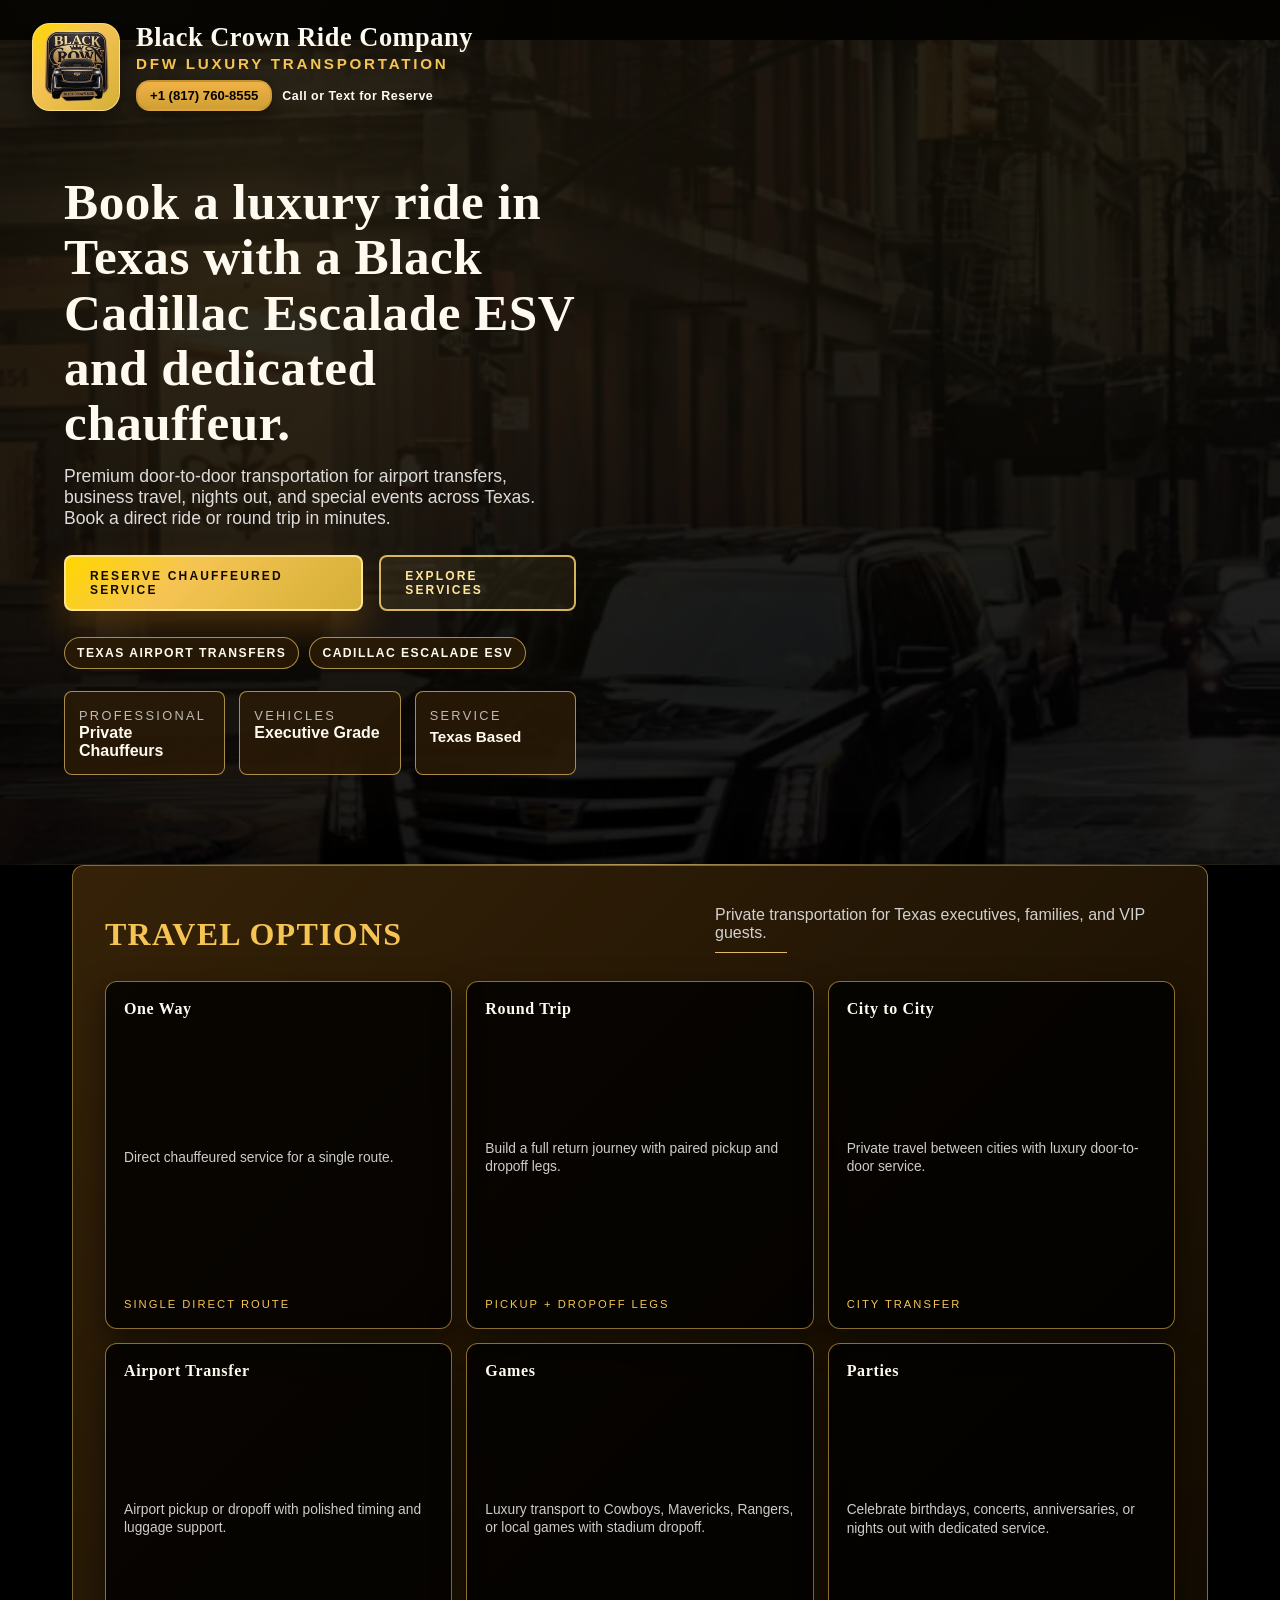
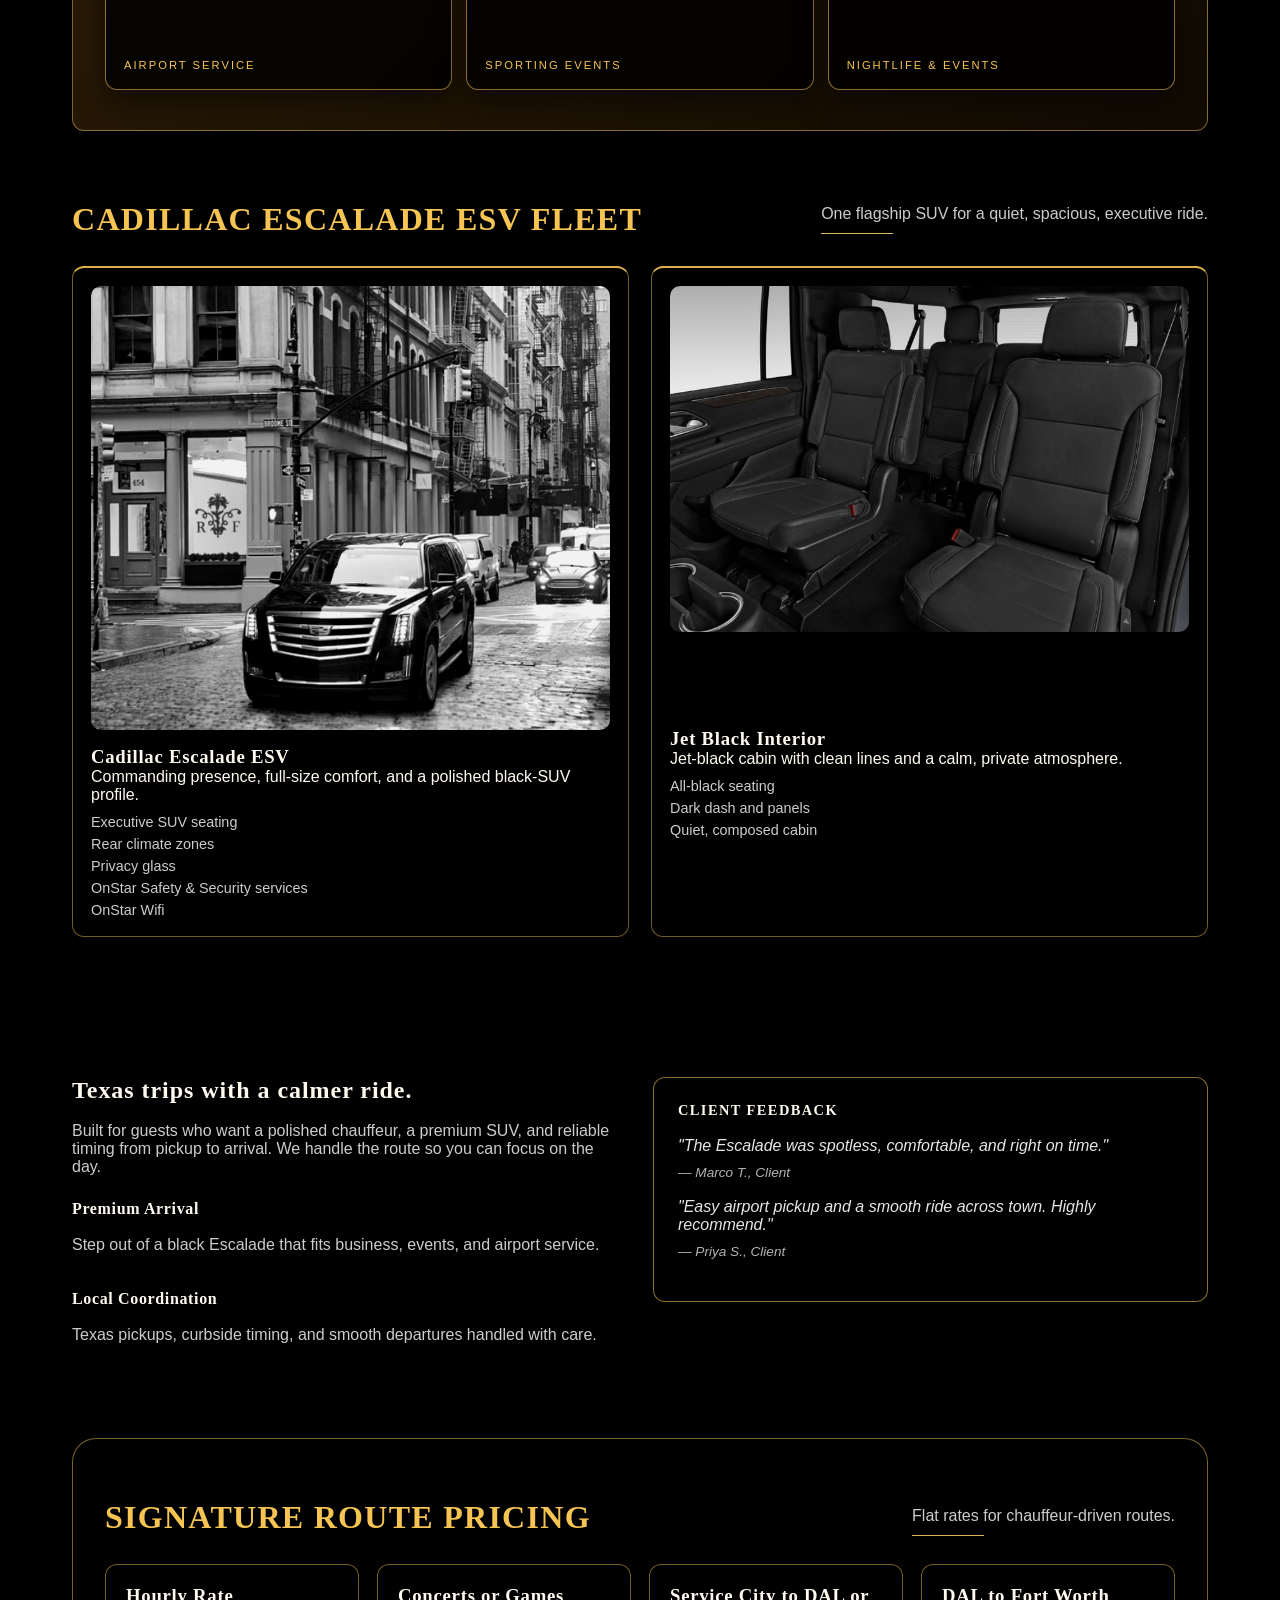
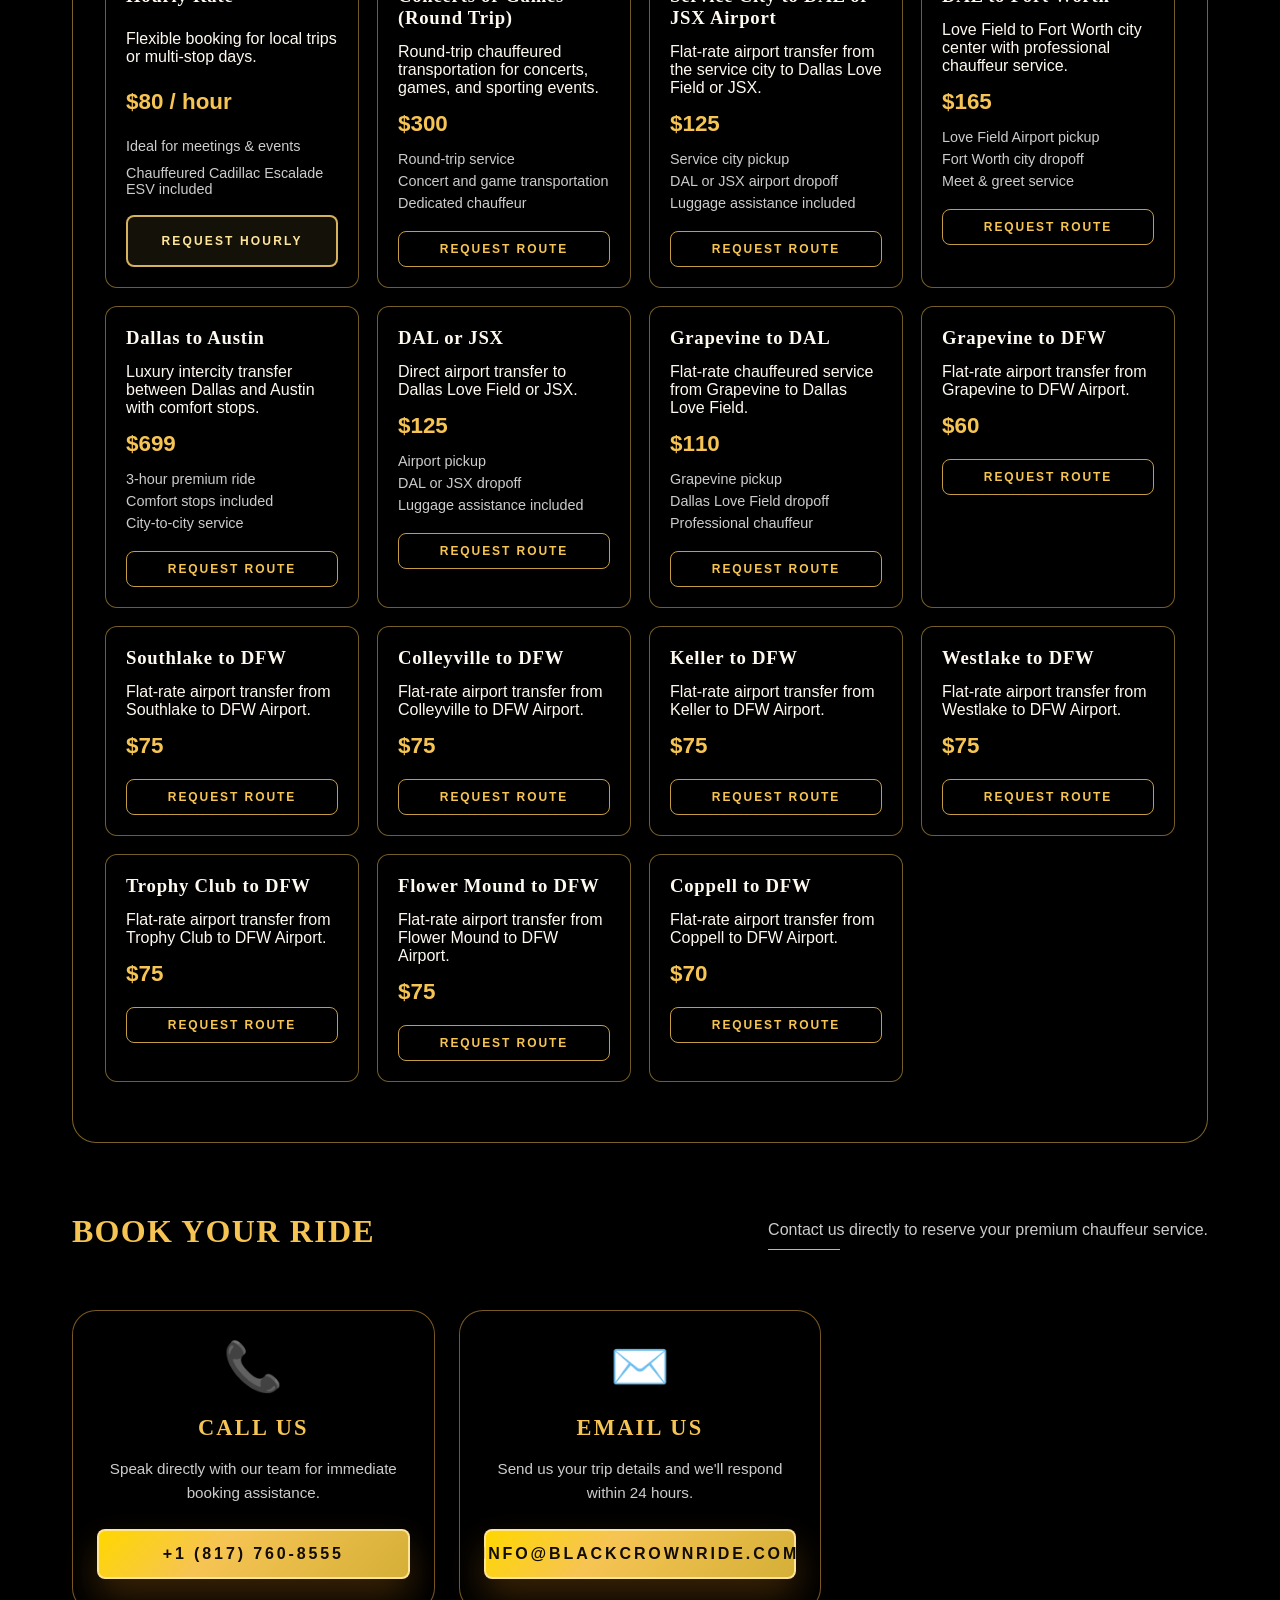
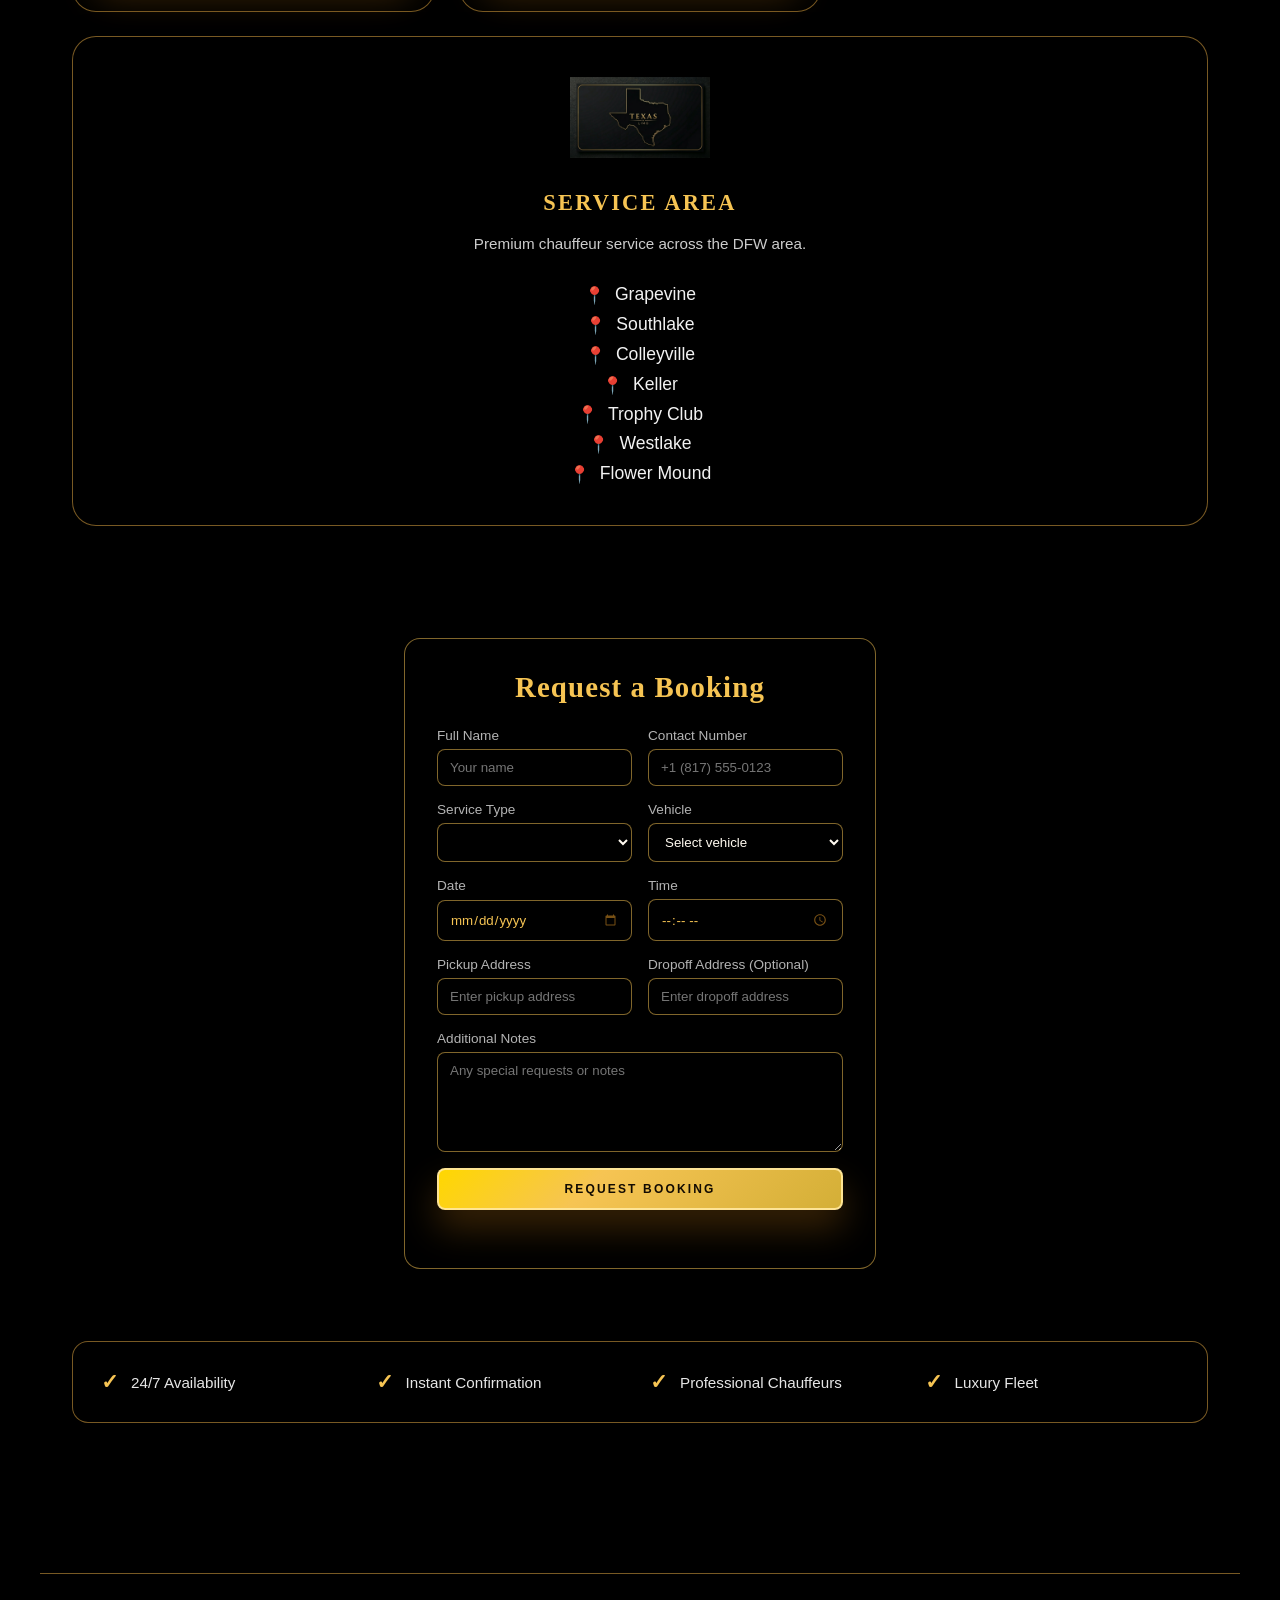
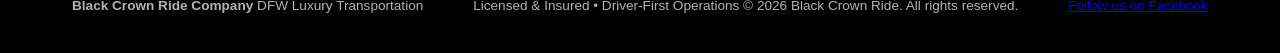
==== commit f43b6556: "Add files via upload" ====
--- a/mobile.html
+++ b/mobile.html
@@ -23,16 +23,18 @@
   <div class="halo"></div>
 
   <header class="brand-header" aria-label="Black Crown Ride">
-    <a class="brand-mark" href="index.html#book">
-      <img src="assets/logo.png" alt="Black Crown Ride" class="brand-logo" />
-    </a>
-    <div class="brand-text">
-      <span>Black Crown Ride Company</span>
-      <small>DFW Luxury Transportation</small>
-    </div>
-    <div class="phone-section">
-      <a class="phone-button" href="tel:+18177608555">+1 (817) 760-8555</a>
-      <span class="call-to-reserve">Call or Text for Reserve</span>
+    <div class="brand-lockup">
+      <a class="brand-mark" href="index.html#book">
+        <img src="assets/logo.png" alt="Black Crown Ride" class="brand-logo" />
+      </a>
+      <div class="brand-text">
+        <span>Black Crown Ride Company</span>
+        <small>DFW Luxury Transportation</small>
+        <div class="phone-section">
+          <a class="phone-button" href="tel:+18177608555">+1 (817) 760-8555</a>
+          <span class="call-to-reserve">Call or Text for Reserve</span>
+        </div>
+      </div>
     </div>
   </header>
 
@@ -185,11 +187,10 @@
         <div class="pricing-card">
           <h3>Hourly Rate</h3>
           <p>Flexible booking for local trips or multi‑stop days.</p>
-          <span class="price" data-price-hourly>$59 / hour</span>
+          <span class="price" data-price-hourly>$80 / hour</span>
           <ul>
             <li>Ideal for meetings & events</li>
             <li>Chauffeured Cadillac Escalade ESV included</li>
-            <small class="fine-print">*Up To 10 mile radius</small>
           </ul>
           <a class="secondary-btn" href="https://blackcrownride.com/cdn-cgi/l/email-protection#[base64]">
             Request Hourly
--- a/styles.css
+++ b/styles.css
@@ -336,16 +336,23 @@
   right: 32px;
   z-index: 10;
   display: flex;
-  justify-content: space-between;
+  justify-content: flex-start;
   align-items: center;
   pointer-events: none;
+}
+
+.brand-lockup {
+  display: flex;
+  align-items: center;
+  gap: 16px;
+  min-width: 0;
 }
 
 .brand-mark {
   display: inline-flex;
   align-items: center;
   justify-content: center;
-  width: min(120px, 32vw);
+  width: min(88px, 22vw);
   aspect-ratio: 1;
   border-radius: 18px;
   pointer-events: auto;
@@ -381,12 +388,13 @@
   display: flex;
   flex-direction: row;
   align-items: center;
-  gap: 12px;
+  gap: 10px;
   pointer-events: auto;
+  margin-top: 6px;
 }
 
 .call-to-reserve {
-  font-size: 0.95rem;
+  font-size: 0.8rem;
   color: rgba(255, 255, 255, 0.9);
   letter-spacing: 0.04em;
   text-transform: none;
@@ -441,6 +449,9 @@
 
 .hero-content h1 {
   font-size: clamp(2.8rem, 4vw, 4rem);
+  line-height: 1.08;
+  font-weight: 700;
+  color: var(--mist);
   margin: 14px 0 16px;
   letter-spacing: 0.01em;
 }
@@ -1686,6 +1697,13 @@
   transition: opacity 0.8s ease, transform 0.8s ease;
 }
 
+/* Keep the primary headline available immediately, including before JS runs. */
+.hero.reveal,
+.js-ready .hero.reveal {
+  opacity: 1;
+  transform: none;
+}
+
 .js-ready .reveal {
   opacity: 0;
   transform: translateY(24px);
@@ -2222,3 +2240,71 @@
     font-size: 1rem;
   }
 }
+
+/* Keep the contact number with the company name in the top brand lockup. */
+.brand-header {
+  justify-content: flex-start;
+}
+
+.brand-lockup {
+  display: flex;
+  align-items: center;
+  gap: 16px;
+  min-width: 0;
+}
+
+.brand-mark {
+  width: min(88px, 22vw);
+  flex: 0 0 min(88px, 22vw);
+}
+
+.brand-text .phone-section {
+  margin-top: 6px;
+  gap: 10px;
+}
+
+.brand-text .phone-button {
+  padding: 6px 12px;
+  font-size: 0.82rem;
+}
+
+.brand-text .call-to-reserve {
+  display: inline;
+  font-family: "Avenir Next", "Helvetica Neue", Arial, sans-serif;
+  font-size: 0.78rem;
+  font-weight: 600;
+  letter-spacing: 0.04em;
+  text-transform: none;
+}
+
+@media (max-width: 768px) {
+  .brand-header {
+    top: 14px;
+    left: 18px;
+    right: 18px;
+  }
+
+  .brand-lockup {
+    gap: 10px;
+  }
+
+  .brand-mark {
+    width: 58px;
+    flex-basis: 58px;
+  }
+
+  .brand-text .phone-section {
+    flex-wrap: wrap;
+    gap: 5px 8px;
+    margin-top: 5px;
+  }
+
+  .brand-text .phone-button {
+    padding: 5px 8px;
+    font-size: 0.72rem;
+  }
+
+  .brand-text .call-to-reserve {
+    font-size: 0.64rem;
+  }
+}
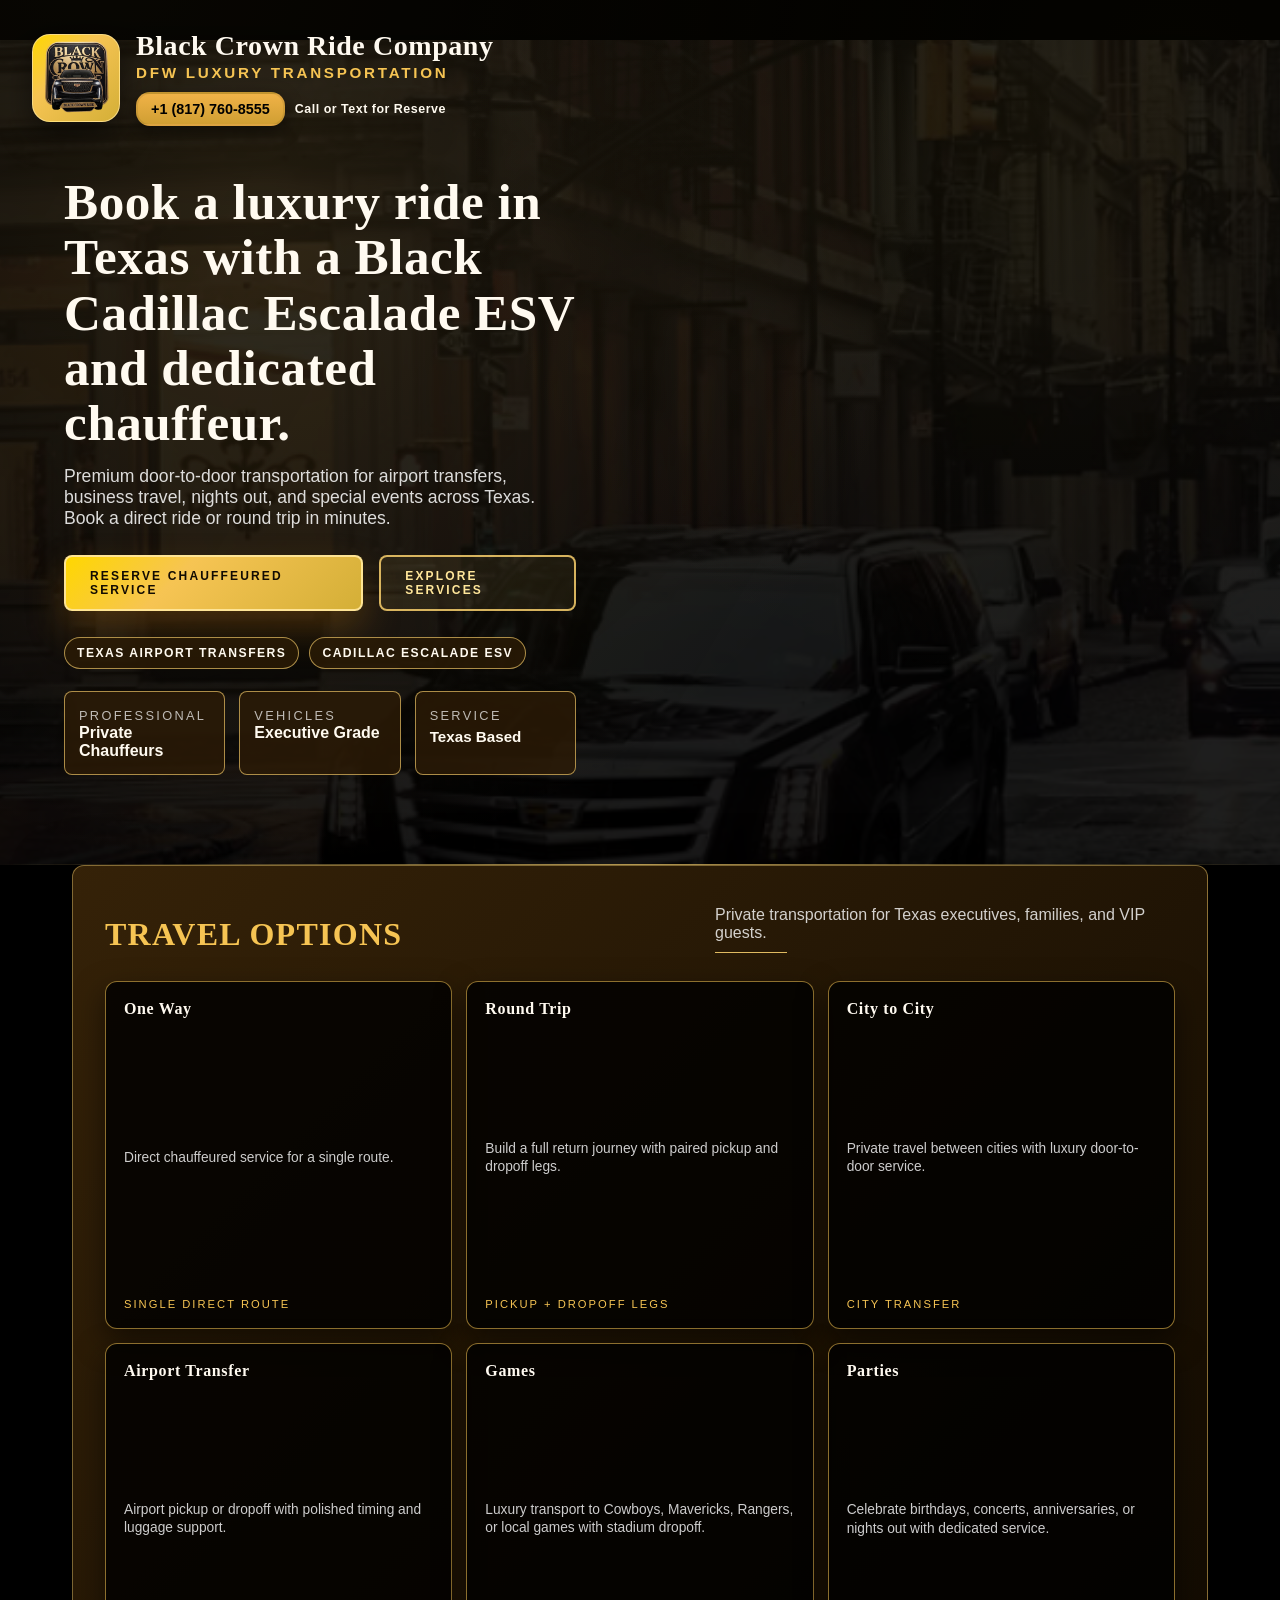
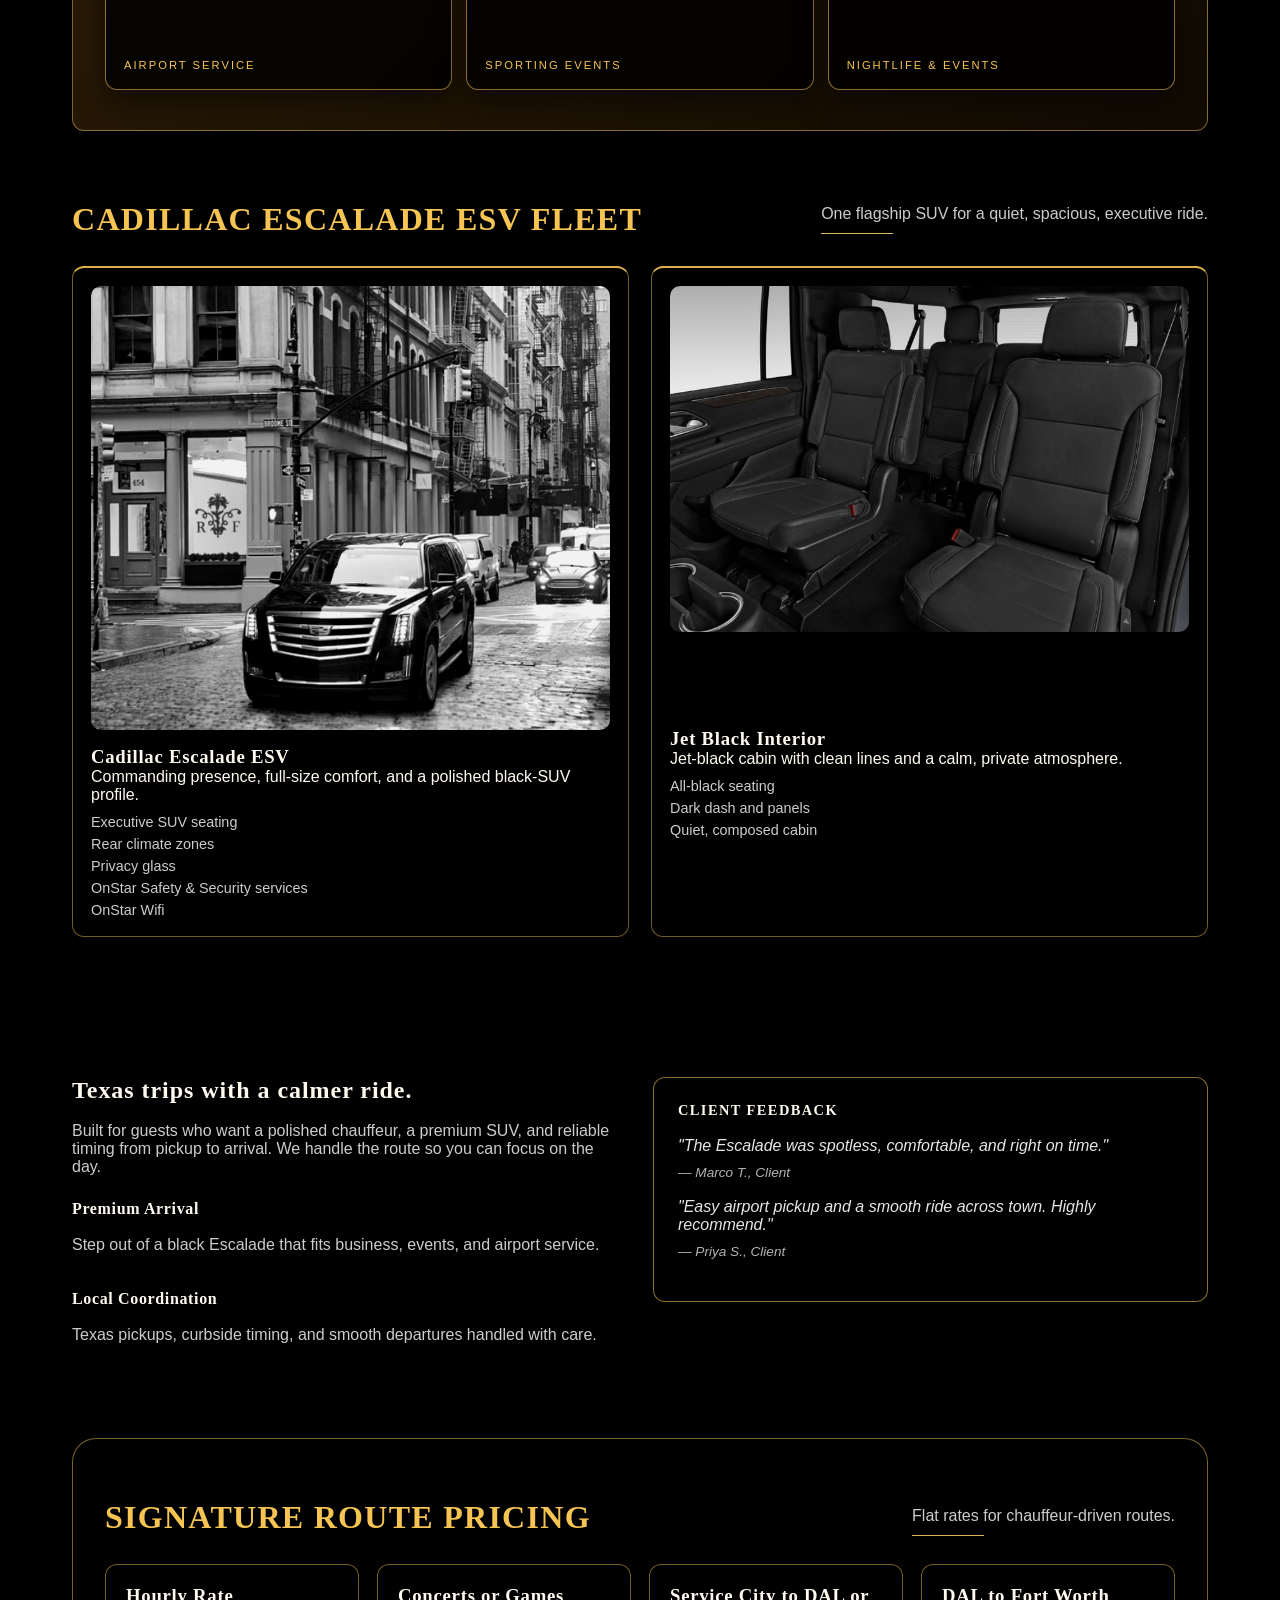
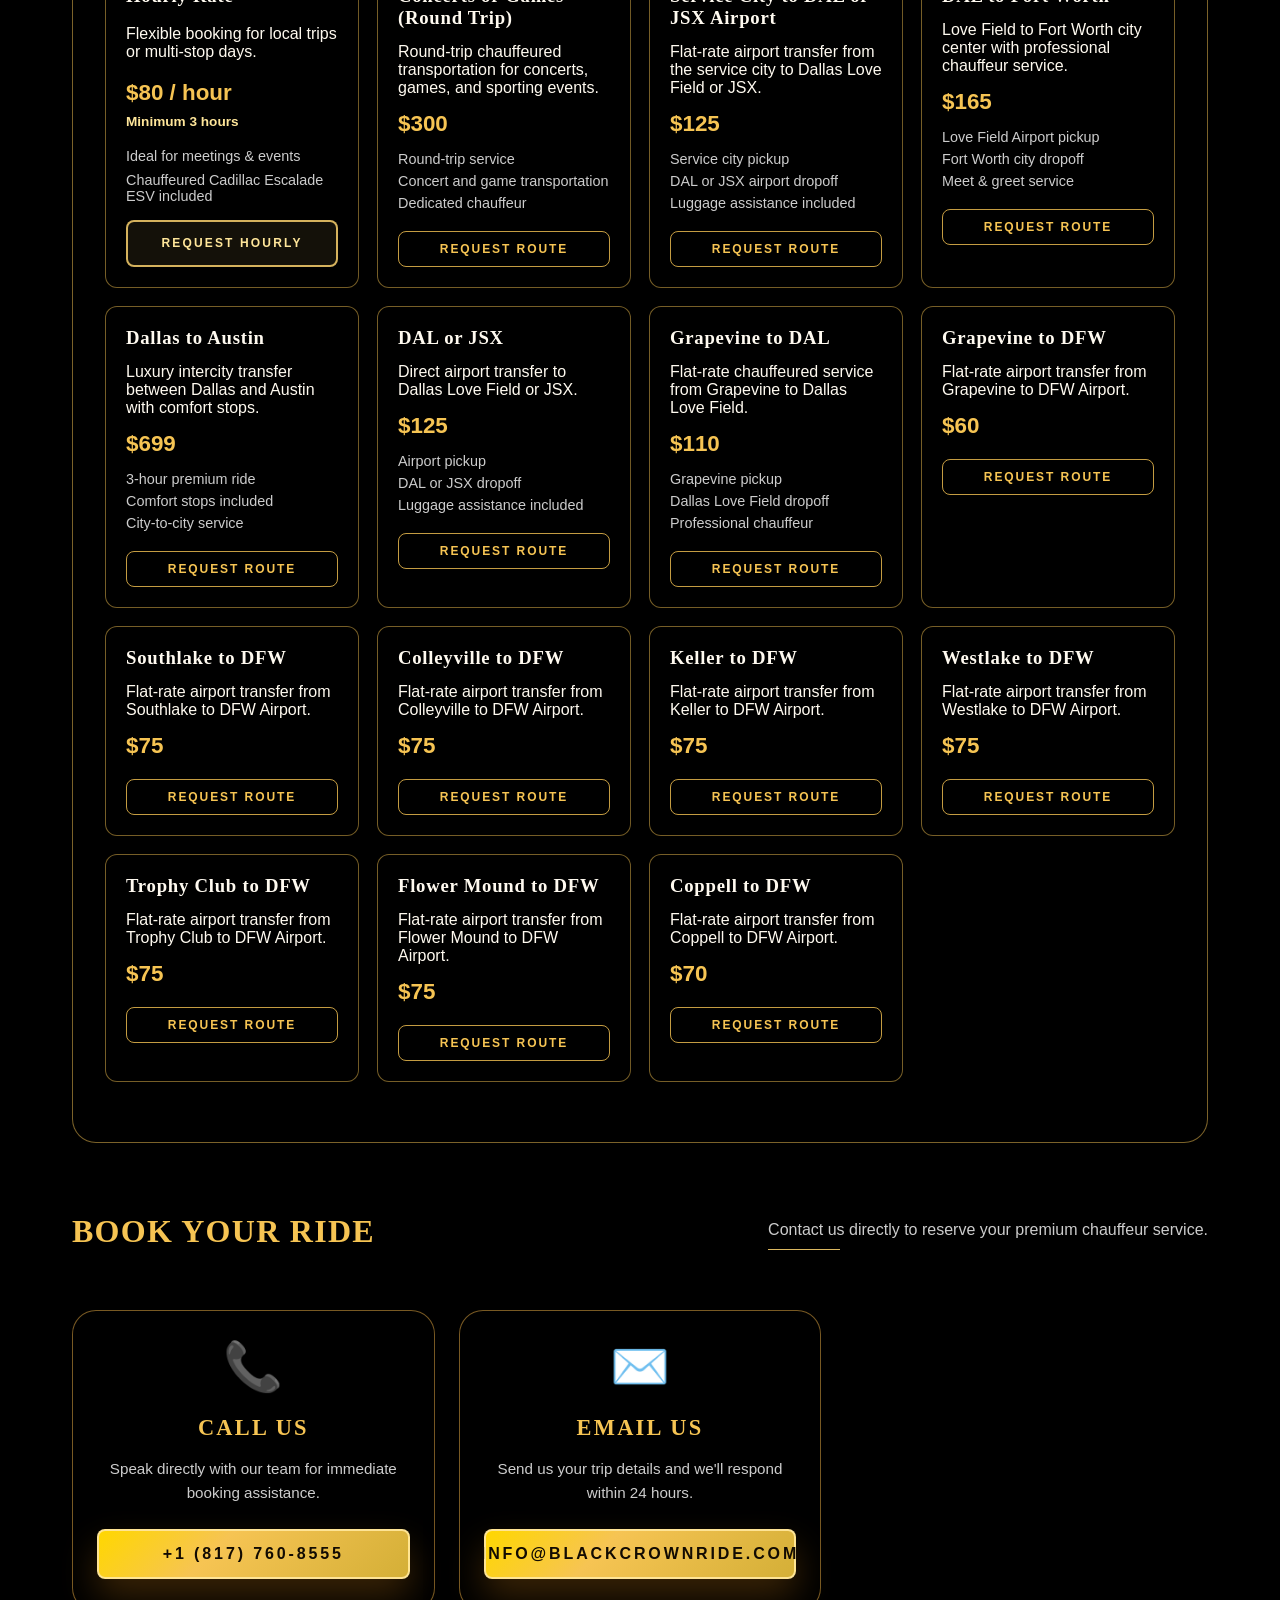
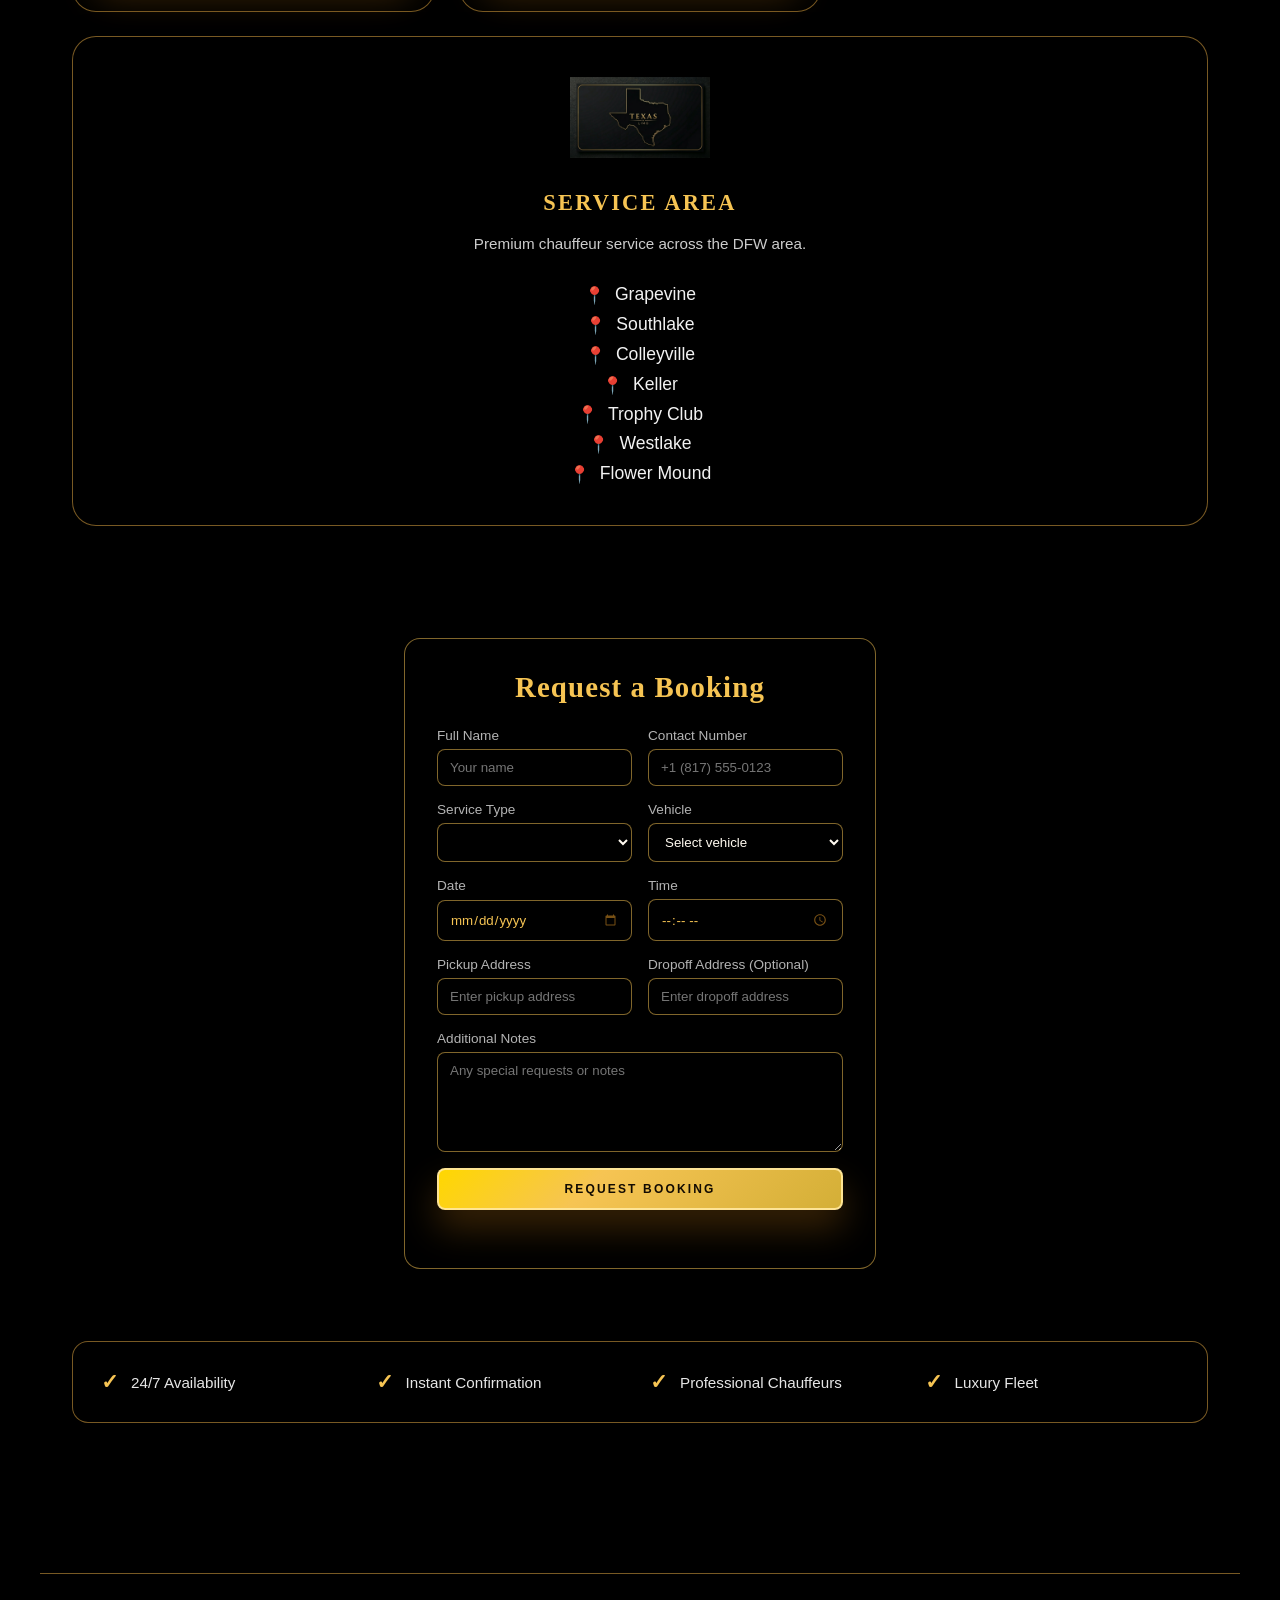
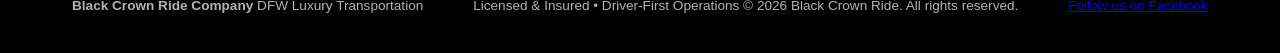
==== commit 1fc3a0ce: "Add files via upload" ====
--- a/mobile.html
+++ b/mobile.html
@@ -188,6 +188,7 @@
           <h3>Hourly Rate</h3>
           <p>Flexible booking for local trips or multi‑stop days.</p>
           <span class="price" data-price-hourly>$80 / hour</span>
+          <small class="hourly-minimum">Minimum 3 hours</small>
           <ul>
             <li>Ideal for meetings & events</li>
             <li>Chauffeured Cadillac Escalade ESV included</li>
--- a/styles.css
+++ b/styles.css
@@ -265,7 +265,7 @@
 .brand-text span {
   display: block;
   font-family: "Times New Roman", "Georgia", serif;
-  font-size: 1.65rem;
+  font-size: 1.75rem;
   font-weight: 800;
   letter-spacing: 0.02em;
   text-transform: none;
@@ -281,7 +281,7 @@
 }
 
 @media (max-width: 768px) {
-  .brand-text span { font-size: 1.05rem; }
+  .brand-text span { font-size: 1.12rem; }
   .brand-text small { font-size: 0.75rem; }
 }
 
@@ -331,7 +331,7 @@
 
 .brand-header {
   position: absolute;
-  top: 22px;
+  top: 30px;
   left: 32px;
   right: 32px;
   z-index: 10;
@@ -2259,13 +2259,20 @@
 }
 
 .brand-text .phone-section {
-  margin-top: 6px;
+  margin-top: 9px;
   gap: 10px;
 }
 
 .brand-text .phone-button {
-  padding: 6px 12px;
-  font-size: 0.82rem;
+  padding: 7px 13px;
+  font-size: 0.9rem;
+}
+
+.hourly-minimum {
+  color: var(--gold-light);
+  font-size: 0.85rem;
+  font-weight: 700;
+  margin-top: -10px;
 }
 
 .brand-text .call-to-reserve {
@@ -2279,7 +2286,7 @@
 
 @media (max-width: 768px) {
   .brand-header {
-    top: 14px;
+    top: 20px;
     left: 18px;
     right: 18px;
   }
@@ -2300,8 +2307,8 @@
   }
 
   .brand-text .phone-button {
-    padding: 5px 8px;
-    font-size: 0.72rem;
+    padding: 6px 9px;
+    font-size: 0.78rem;
   }
 
   .brand-text .call-to-reserve {
